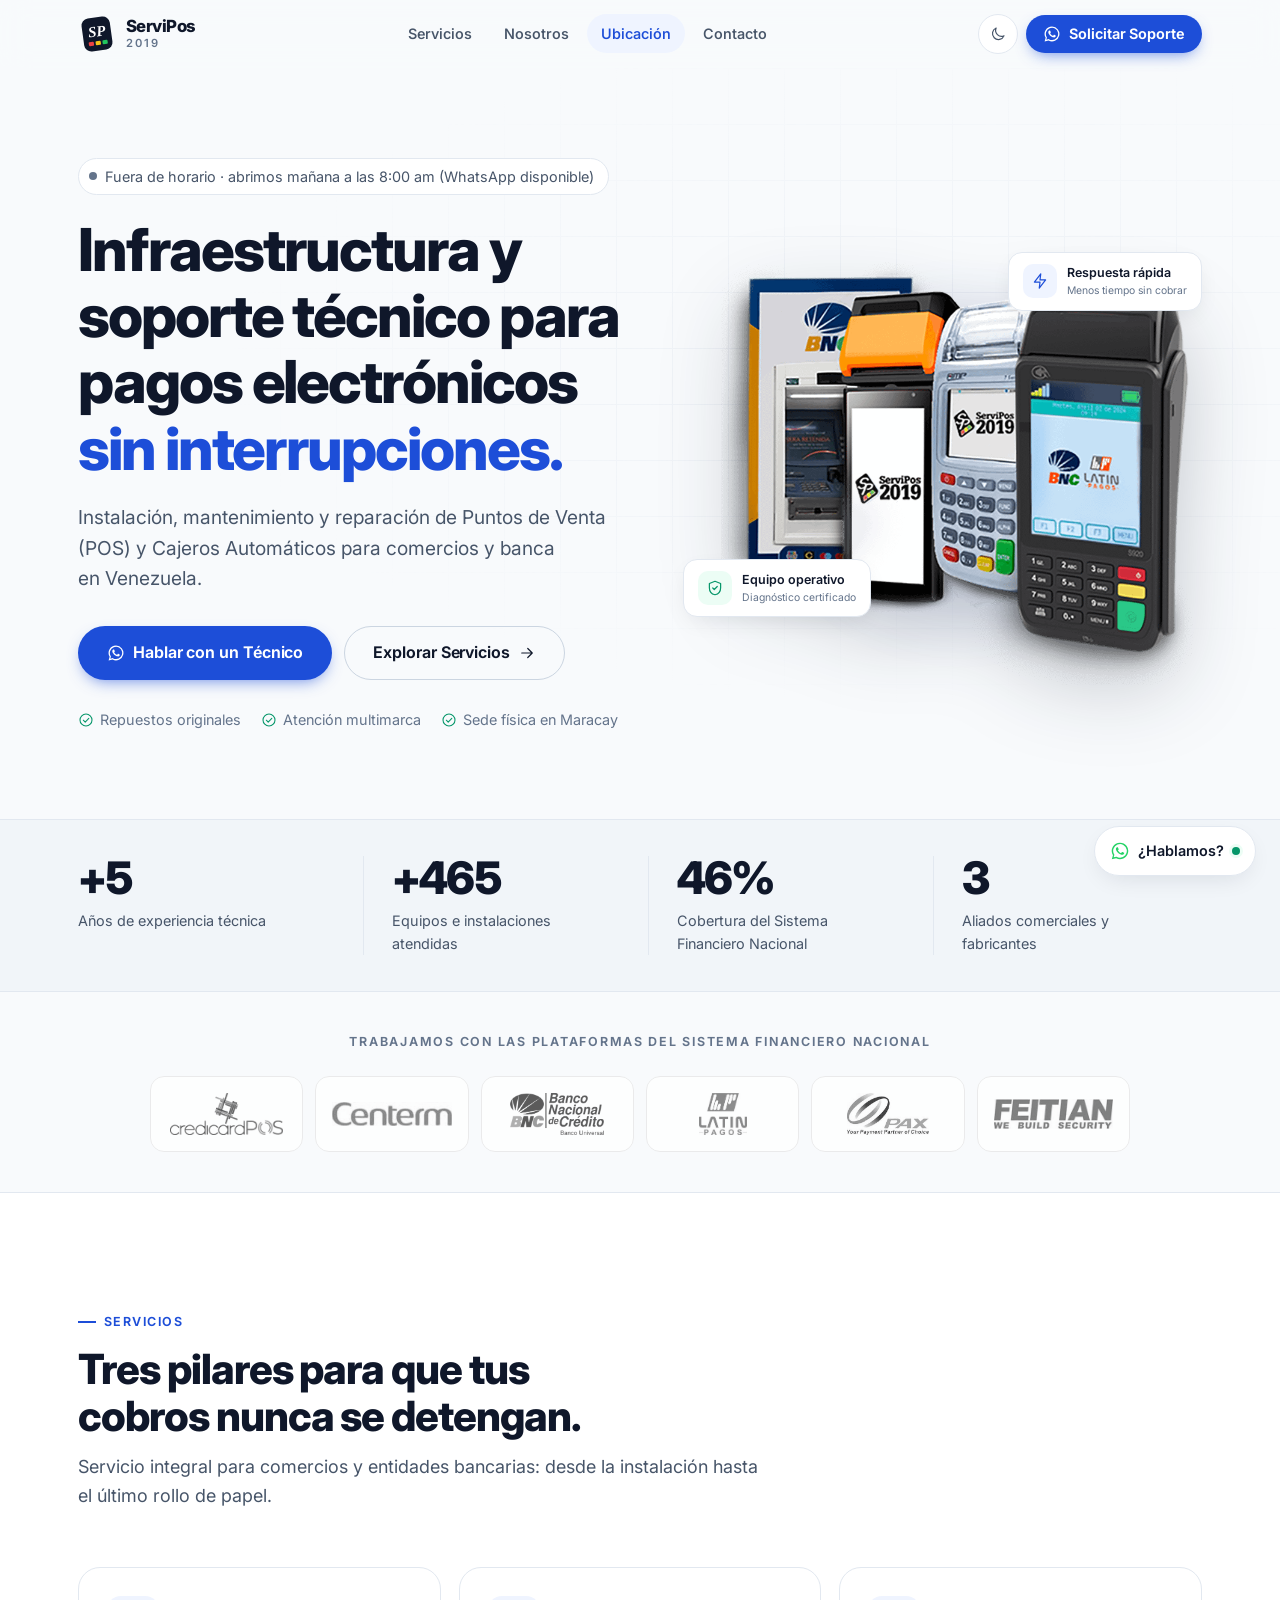
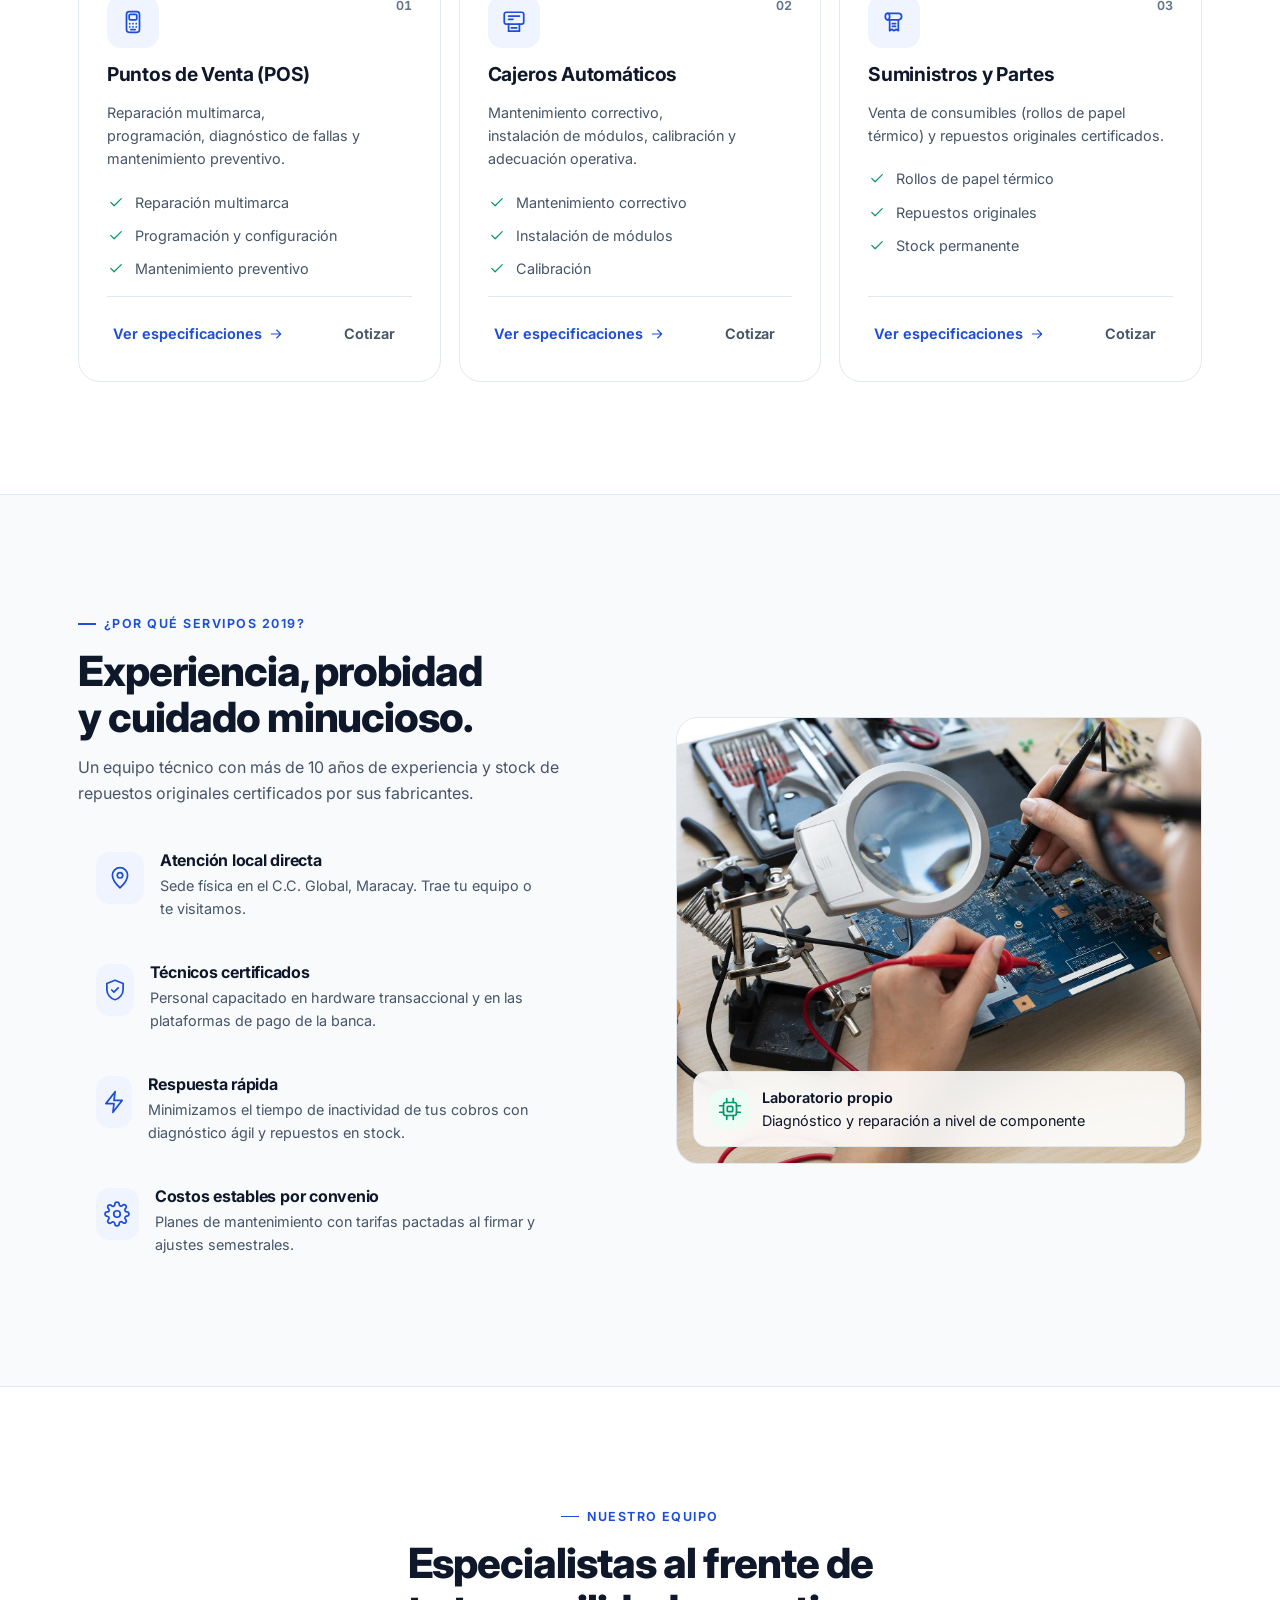
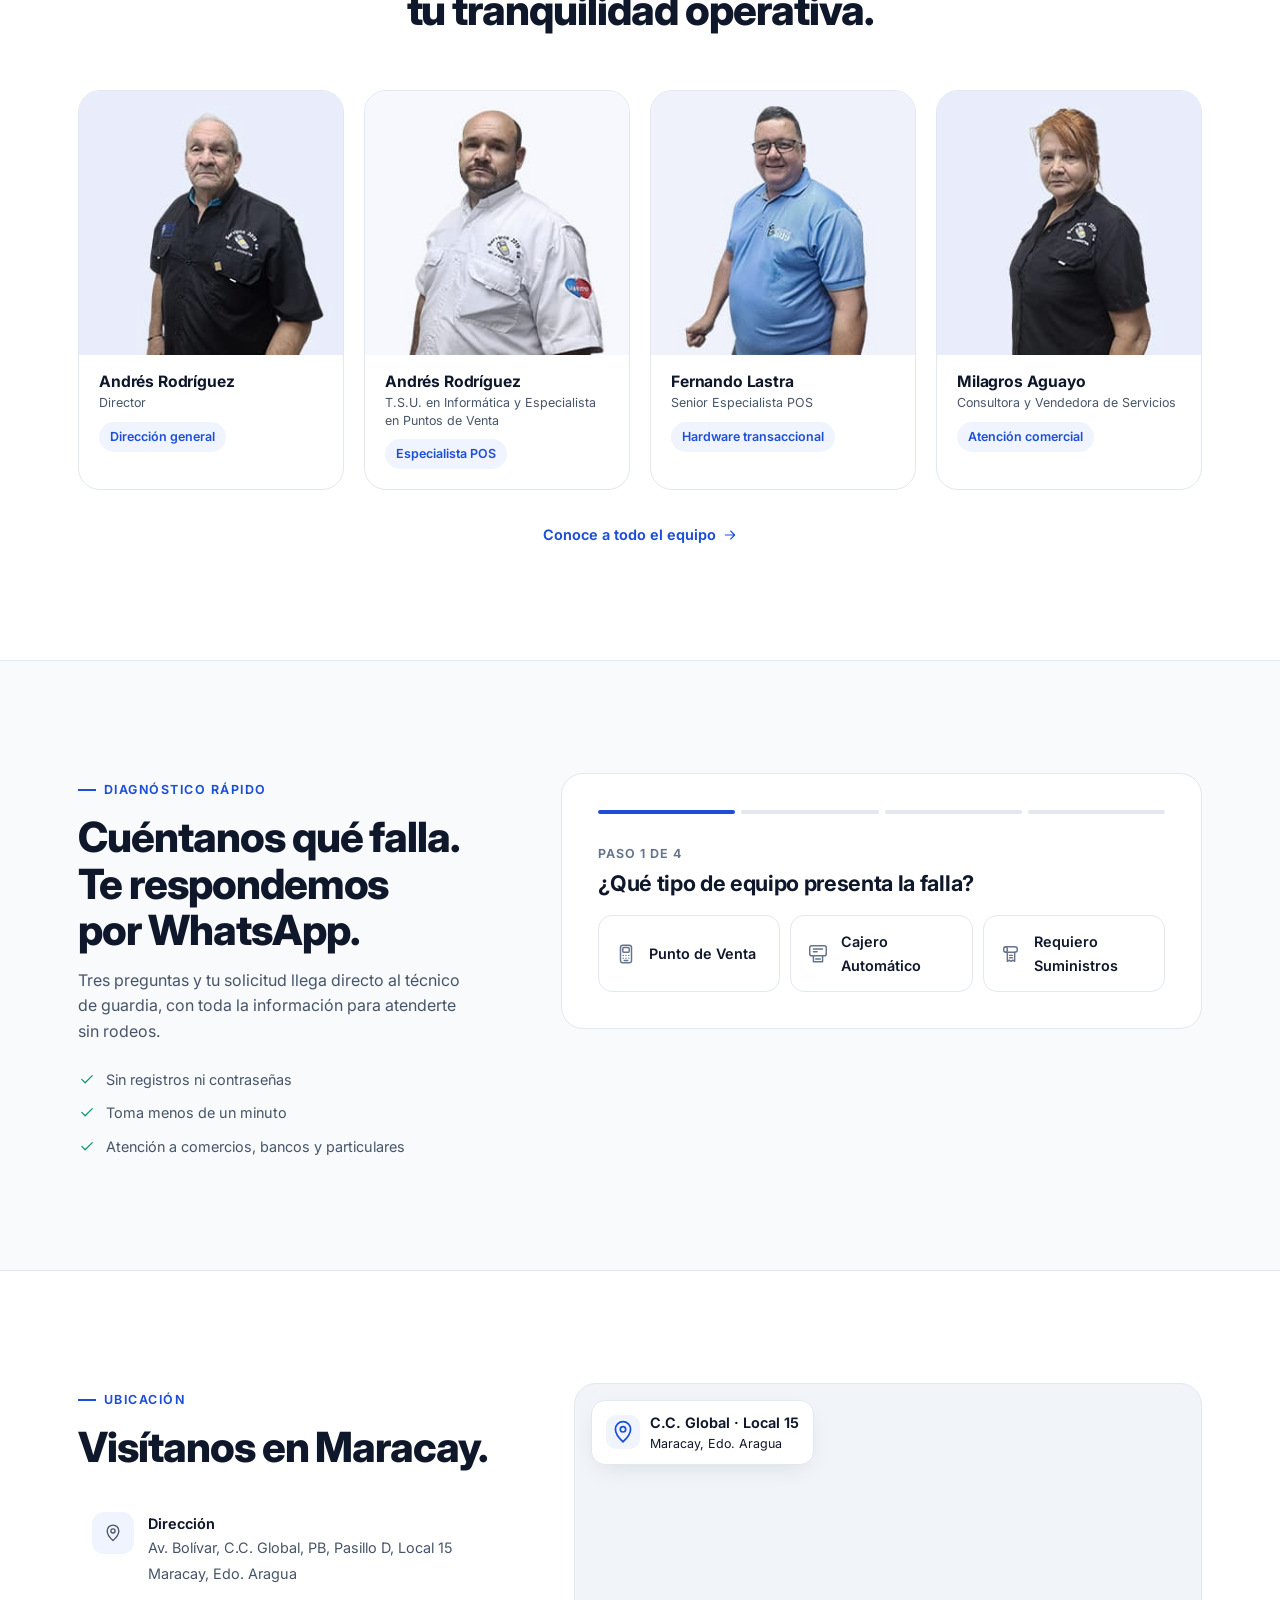
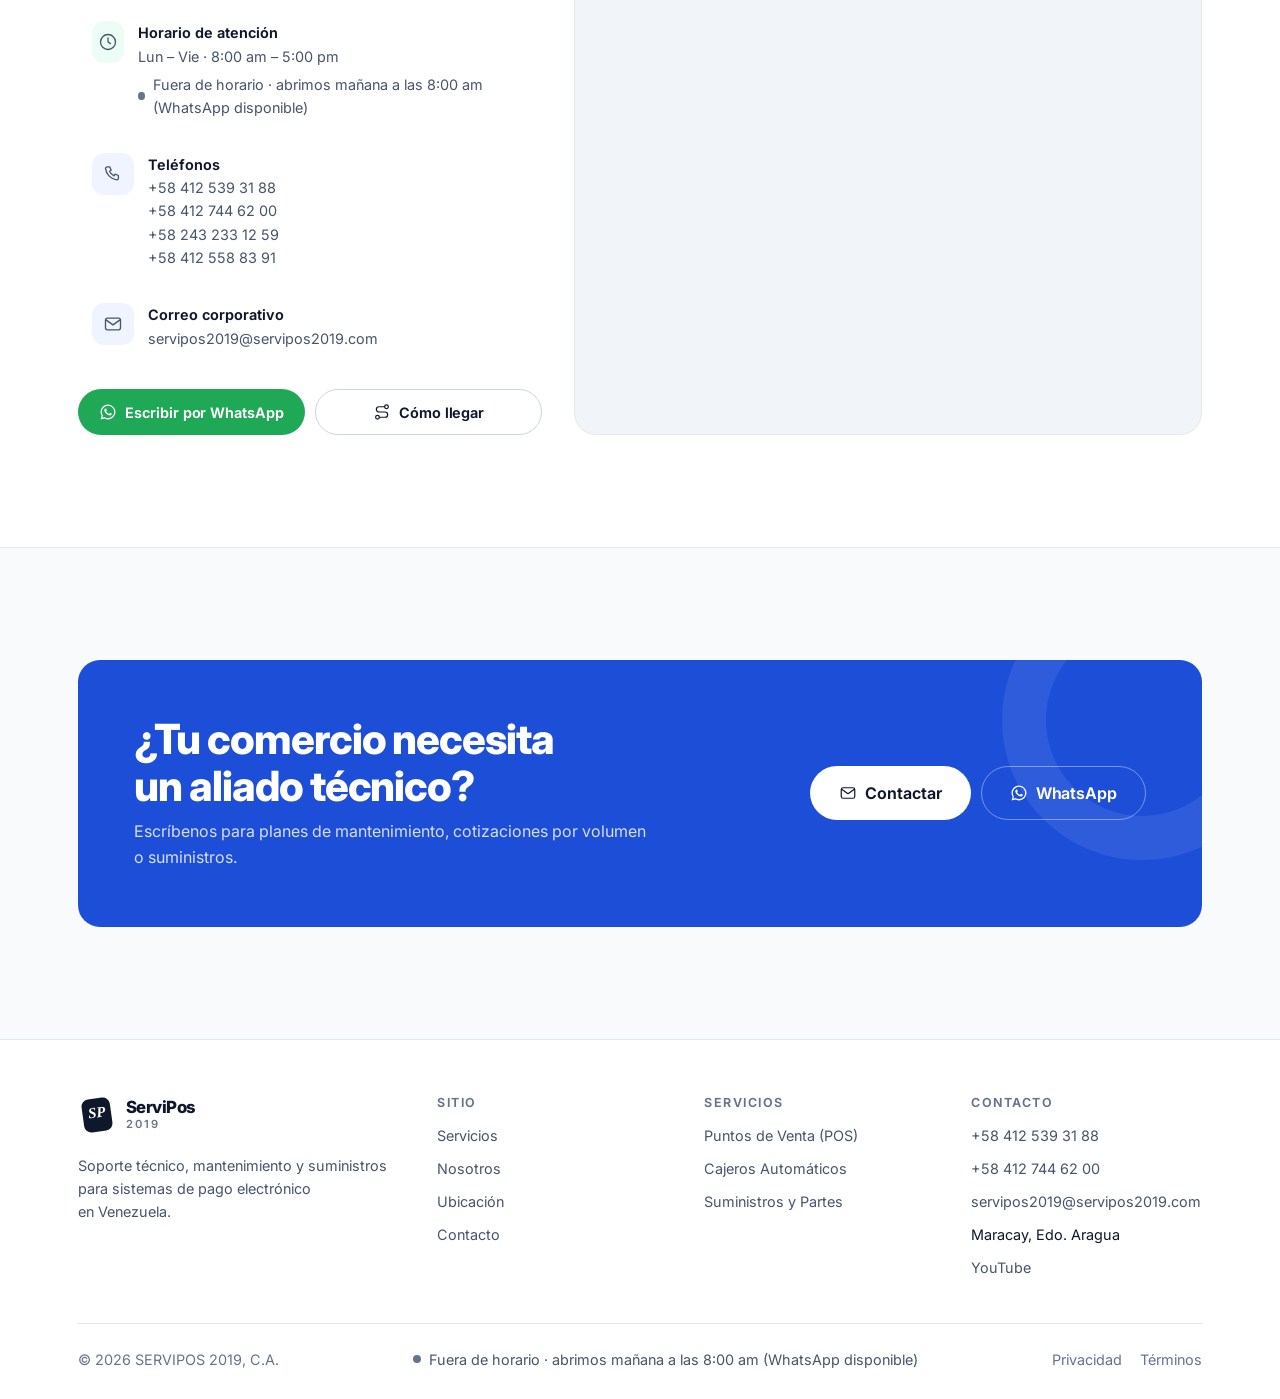
==== index.html @ ffe1187d "ServiPos V1.0" ====
<!doctype html>
<html lang="es" class="no-js">
<head>
  <meta charset="utf-8">
  <meta name="viewport" content="width=device-width, initial-scale=1">
  <title>ServiPos 2019 · Soporte técnico para Puntos de Venta y Cajeros Automáticos</title>
  <meta name="description" content="Instalación, mantenimiento y reparación de Puntos de Venta (POS) y Cajeros Automáticos en Maracay, Venezuela. Repuestos originales y rollos de papel térmico.">
  <meta name="theme-color" content="#f8fafc">
  <meta property="og:title" content="ServiPos 2019 · Soporte técnico para pagos electrónicos">
  <meta property="og:description" content="Infraestructura y soporte técnico para pagos electrónicos sin interrupciones.">
  <meta property="og:image" content="assets/img/hero-tecnico.png">
  <link rel="icon" href="assets/img/favicon.svg" type="image/svg+xml">

  <!-- Tema antes de pintar (evita parpadeo). Ver components/theme.js -->
  <script>
    (function () {
      var t; try { t = localStorage.getItem("sp-theme"); } catch (e) {}
      if (!t) t = matchMedia("(prefers-color-scheme: dark)").matches ? "dark" : "light";
      document.documentElement.setAttribute("data-theme", t);
    })();
  </script>

  <link rel="preconnect" href="https://fonts.googleapis.com">
  <link rel="preconnect" href="https://fonts.gstatic.com" crossorigin>
  <link href="https://fonts.googleapis.com/css2?family=Inter:wght@400;500;600;700;800;900&display=swap" rel="stylesheet">

  <link rel="stylesheet" href="assets/css/base.css">
  <link rel="stylesheet" href="assets/css/layout.css">
  <link rel="stylesheet" href="assets/css/components.css">
  <link rel="stylesheet" href="assets/css/sections.css">
</head>

<body data-page="home">
  <!-- Header + menú móvil (components/layout.js) -->
  <div data-mount="header"></div>

  <main id="main">

    <!-- =========================================================
         1. HERO · propuesta de valor
         ========================================================= -->
    <section class="hero" aria-labelledby="hero-title">
      <div class="container hero__grid">
        <div>
          <span class="status hero__status" data-status>
            <span class="status__dot"></span><span data-status-text>Centro de soporte en Maracay</span>
          </span>
          <h1 id="hero-title">Infraestructura y soporte técnico para pagos electrónicos <span>sin interrupciones.</span></h1>
          <p class="hero__lead">Instalación, mantenimiento y reparación de Puntos de Venta (POS) y Cajeros Automáticos para comercios y banca en Venezuela.</p>

          <div class="hero__ctas">
            <a class="btn btn--primary btn--lg" data-wa href="#" target="_blank" rel="noopener" data-wa-text="Hola ServiPos 2019, quiero hablar con un técnico.">
              <span data-icon="whatsapp"></span>Hablar con un Técnico
            </a>
            <a class="btn btn--outline btn--lg" href="#servicios">Explorar Servicios <span data-icon="arrowRight"></span></a>
          </div>

          <div class="hero__meta">
            <span><span data-icon="checkCircle"></span>Repuestos originales</span>
            <span><span data-icon="checkCircle"></span>Atención multimarca</span>
            <span><span data-icon="checkCircle"></span>Sede física en Maracay</span>
          </div>
        </div>

        <div class="hero__visual">
          <img src="assets/img/hero-tecnico.png" alt="Terminales de punto de venta y cajero automático atendidos por ServiPos 2019" width="800" height="800" fetchpriority="high">
          <div class="hero__chip hero__chip--a">
            <span class="icon-badge icon-badge--accent"><span data-icon="shield"></span></span>
            <div>Equipo operativo<small>Diagnóstico certificado</small></div>
          </div>
          <div class="hero__chip hero__chip--b">
            <span class="icon-badge"><span data-icon="bolt"></span></span>
            <div>Respuesta rápida<small>Menos tiempo sin cobrar</small></div>
          </div>
        </div>
      </div>
    </section>

    <!-- =========================================================
         2. BARRA DE CONFIANZA · métricas (data/partners.js → stats)
         ========================================================= -->
    <section class="trust" aria-label="Cifras de ServiPos 2019">
      <div class="container trust__grid" data-mount="stats"></div>
    </section>

    <!-- =========================================================
         3. ALIADOS · logos (data/partners.js)
         ========================================================= -->
    <section class="partners" aria-label="Aliados comerciales">
      <div class="container">
        <p class="partners__title">Trabajamos con las plataformas del sistema financiero nacional</p>
        <div class="partners__track" data-mount="partners"></div>
      </div>
    </section>

    <!-- =========================================================
         4. SERVICIOS · ghost cards + ficha técnica (data/services.js)
         ========================================================= -->
    <section class="section section--alt" id="servicios" aria-labelledby="services-title">
      <div class="container">
        <header class="section-head">
          <span class="eyebrow">Servicios</span>
          <h2 id="services-title">Tres pilares para que tus cobros nunca se detengan.</h2>
          <p>Servicio integral para comercios y entidades bancarias: desde la instalación hasta el último rollo de papel.</p>
        </header>
        <div class="services__grid" data-mount="services"></div>
      </div>
    </section>

    <!-- =========================================================
         5. ¿POR QUÉ SERVIPOS 2019? · diferenciadores
         ========================================================= -->
    <section class="section" id="por-que" aria-labelledby="why-title">
      <div class="container why__grid">
        <div>
          <span class="eyebrow">¿Por qué ServiPos 2019?</span>
          <h2 id="why-title">Experiencia, probidad y cuidado minucioso.</h2>
          <p style="margin-top:14px">Un equipo técnico con más de 10 años de experiencia y stock de repuestos originales certificados por sus fabricantes.</p>

          <div class="why__list">
            <div class="why__item reveal">
              <span class="icon-badge"><span data-icon="pin"></span></span>
              <div><h3>Atención local directa</h3><p>Sede física en el C.C. Global, Maracay. Trae tu equipo o te visitamos.</p></div>
            </div>
            <div class="why__item reveal">
              <span class="icon-badge"><span data-icon="shield"></span></span>
              <div><h3>Técnicos certificados</h3><p>Personal capacitado en hardware transaccional y en las plataformas de pago de la banca.</p></div>
            </div>
            <div class="why__item reveal">
              <span class="icon-badge"><span data-icon="bolt"></span></span>
              <div><h3>Respuesta rápida</h3><p>Minimizamos el tiempo de inactividad de tus cobros con diagnóstico ágil y repuestos en stock.</p></div>
            </div>
            <div class="why__item reveal">
              <span class="icon-badge"><span data-icon="settings"></span></span>
              <div><h3>Costos estables por convenio</h3><p>Planes de mantenimiento con tarifas pactadas al firmar y ajustes semestrales.</p></div>
            </div>
          </div>
        </div>

        <figure class="why__media reveal">
          <img src="assets/img/taller.jpg" alt="Técnica trabajando en el laboratorio de reparación" loading="lazy" width="1920" height="1277">
          <figcaption class="why__badge">
            <span class="icon-badge icon-badge--accent" style="width:40px;height:40px"><span data-icon="chip"></span></span>
            <span><strong>Laboratorio propio</strong>Diagnóstico y reparación a nivel de componente</span>
          </figcaption>
        </figure>
      </div>
    </section>

    <!-- =========================================================
         6. EQUIPO · fichas destacadas (data/team.js, featured)
         ========================================================= -->
    <section class="section section--alt" id="equipo" aria-labelledby="team-title">
      <div class="container">
        <header class="section-head section-head--center">
          <span class="eyebrow">Nuestro equipo</span>
          <h2 id="team-title">Especialistas al frente de tu tranquilidad operativa.</h2>
        </header>
        <div class="team__grid" data-mount="team" data-filter="featured"></div>
        <div class="team__more">
          <a class="link-arrow" href="nosotros.html#equipo">Conoce a todo el equipo <span data-icon="arrowRight"></span></a>
        </div>
      </div>
    </section>

    <!-- =========================================================
         7. DIAGNÓSTICO RÁPIDO · stepper (components/diagnostic.js)
         ========================================================= -->
    <section class="section" id="diagnostico" aria-labelledby="diag-title">
      <div class="container diag">
        <div class="diag__aside">
          <span class="eyebrow">Diagnóstico rápido</span>
          <h2 id="diag-title">Cuéntanos qué falla. Te respondemos por WhatsApp.</h2>
          <p style="margin-top:14px">Tres preguntas y tu solicitud llega directo al técnico de guardia, con toda la información para atenderte sin rodeos.</p>
          <ul class="check-list">
            <li><span data-icon="check"></span>Sin registros ni contraseñas</li>
            <li><span data-icon="check"></span>Toma menos de un minuto</li>
            <li><span data-icon="check"></span>Atención a comercios, bancos y particulares</li>
          </ul>
        </div>
        <div data-mount="diagnostic"></div>
      </div>
    </section>

    <!-- =========================================================
         8. UBICACIÓN Y CONTACTO · datos + mapa (components/location.js)
         ========================================================= -->
    <section class="section section--alt" id="ubicacion" aria-labelledby="location-title">
      <div class="container location">
        <div>
          <span class="eyebrow">Ubicación</span>
          <h2 id="location-title">Visítanos en Maracay.</h2>
          <ul class="contact-list" data-mount="contact-list"></ul>
          <div class="contact-actions">
            <a class="btn btn--whatsapp" data-wa href="#" target="_blank" rel="noopener"><span data-icon="whatsapp"></span>Escribir por WhatsApp</a>
            <a class="btn btn--outline" data-directions href="#" target="_blank" rel="noopener"><span data-icon="route"></span>Cómo llegar</a>
          </div>
        </div>
        <div class="map" data-mount="map"></div>
      </div>
    </section>

    <!-- =========================================================
         9. BANDA DE CONTACTO
         ========================================================= -->
    <section class="section" aria-labelledby="cta-title">
      <div class="container">
        <div class="cta-band reveal">
          <div>
            <h2 id="cta-title">¿Tu comercio necesita un aliado técnico?</h2>
            <p>Escríbenos para planes de mantenimiento, cotizaciones por volumen o suministros.</p>
          </div>
          <div class="cta-band__actions">
            <a class="btn btn--light btn--lg" href="contacto.html"><span data-icon="mail"></span>Contactar</a>
            <a class="btn btn--outline btn--line btn--lg" data-wa href="#" target="_blank" rel="noopener"><span data-icon="whatsapp"></span>WhatsApp</a>
          </div>
        </div>
      </div>
    </section>

  </main>

  <!-- Footer (components/layout.js) -->
  <div data-mount="footer"></div>

  <!-- ===== Scripts: config → utils → datos → componentes → main ===== -->
  <script defer src="assets/js/config.js"></script>
  <script defer src="assets/js/utils.js"></script>
  <script defer src="assets/js/data/services.js"></script>
  <script defer src="assets/js/data/team.js"></script>
  <script defer src="assets/js/data/partners.js"></script>
  <script defer src="assets/js/components/layout.js"></script>
  <script defer src="assets/js/components/theme.js"></script>
  <script defer src="assets/js/components/nav.js"></script>
  <script defer src="assets/js/components/modal.js"></script>
  <script defer src="assets/js/components/status.js"></script>
  <script defer src="assets/js/components/trust.js"></script>
  <script defer src="assets/js/components/services.js"></script>
  <script defer src="assets/js/components/team.js"></script>
  <script defer src="assets/js/components/diagnostic.js"></script>
  <script defer src="assets/js/components/location.js"></script>
  <script defer src="assets/js/components/hydrate.js"></script>
  <script defer src="assets/js/components/reveal.js"></script>
  <script defer src="assets/js/main.js"></script>
</body>
</html>
---- assets/css/base.css ----
/* ==========================================================================
   base.css · tokens de diseño, reset y tipografía
   --------------------------------------------------------------------------
   Todo el color del sitio sale de estas variables. Para cambiar la marca
   basta con editar el bloque :root (claro) y el bloque de tema oscuro.
   El tema se controla con el atributo data-theme en <html>
   (lo fija assets/js/components/theme.js; ver también el script inline del <head>).
   ========================================================================== */

/* ---------- 1. Tokens · tema claro ---------- */
:root {
  /* Superficies */
  --bg: #f8fafc;              /* blanco roto de fondo */
  --surface: #ffffff;         /* tarjetas y bloques */
  --surface-2: #f1f5f9;       /* bloques secundarios, inputs */
  --border: #e2e8f0;          /* bordes finos (ghost cards) */
  --border-strong: #cbd5e1;

  /* Texto */
  --text: #0f172a;
  --text-muted: #475569;
  --text-soft: #64748b;

  /* Marca: azul cobalto + verde esmeralda "operativo" */
  --primary: #1d4ed8;
  --primary-hover: #1e40af;
  --primary-soft: #eff4ff;
  --on-primary: #ffffff;
  --accent: #059669;
  --accent-soft: #ecfdf5;
  --danger: #dc2626;
  --warning: #d97706;

  /* Sombras */
  --shadow-sm: 0 1px 2px rgb(15 23 42 / 0.05);
  --shadow-md: 0 8px 24px -8px rgb(15 23 42 / 0.12);
  --shadow-lg: 0 24px 48px -16px rgb(15 23 42 / 0.18);

  /* Forma y ritmo */
  --radius-sm: 8px;
  --radius: 14px;
  --radius-lg: 22px;
  --radius-pill: 999px;
  --container: 1180px;
  --gutter: 16px;
  --header-h: 68px;
  --section-y: clamp(64px, 9vw, 112px);

  /* Tipografía */
  --font: "Inter", system-ui, -apple-system, "Segoe UI", Roboto, sans-serif;
  --fs-xs: 0.78rem;
  --fs-sm: 0.9rem;
  --fs-base: 1rem;
  --fs-lg: 1.125rem;
  --fs-h3: 1.2rem;
  --fs-h2: clamp(1.75rem, 1.2rem + 2.2vw, 2.6rem);
  --fs-h1: clamp(2.1rem, 1.3rem + 3.6vw, 3.7rem);

  --ease: cubic-bezier(0.2, 0.7, 0.2, 1);
  --map-filter: grayscale(1) contrast(1.05) brightness(1.02);
  --logo-plate: #0f172a;

  color-scheme: light;
}

/* ---------- 2. Tokens · tema oscuro ---------- */
:root[data-theme="dark"] {
  --bg: #0a0f1c;
  --surface: #111827;
  --surface-2: #172033;
  --border: #1f2a3d;
  --border-strong: #2c3a52;

  --text: #e8edf5;
  --text-muted: #a3b0c4;
  --text-soft: #7d8ba1;

  --primary: #4f7cff;
  --primary-hover: #6b91ff;
  --primary-soft: #16213d;
  --on-primary: #ffffff;
  --accent: #34d399;
  --accent-soft: #0f2a24;

  --shadow-sm: 0 1px 2px rgb(0 0 0 / 0.4);
  --shadow-md: 0 8px 24px -8px rgb(0 0 0 / 0.55);
  --shadow-lg: 0 24px 48px -16px rgb(0 0 0 / 0.7);

  --map-filter: invert(0.92) hue-rotate(180deg) grayscale(0.85) contrast(0.95);
  --logo-plate: #2a3a5c;

  color-scheme: dark;
}

/* ---------- 3. Reset mínimo ---------- */
*, *::before, *::after { box-sizing: border-box; }
* { margin: 0; }
html { scroll-behavior: smooth; scroll-padding-top: calc(var(--header-h) + 12px); -webkit-text-size-adjust: 100%; }
body {
  font-family: var(--font);
  font-size: var(--fs-base);
  line-height: 1.6;
  color: var(--text);
  background: var(--bg);
  -webkit-font-smoothing: antialiased;
  transition: background-color .3s var(--ease), color .3s var(--ease);
  overflow-x: hidden;
}
img, svg, video, iframe { display: block; max-width: 100%; }
img { height: auto; }
input, button, textarea, select { font: inherit; color: inherit; }
button { cursor: pointer; background: none; border: 0; }
a { color: inherit; text-decoration: none; }
ul[role="list"], ol[role="list"] { list-style: none; padding: 0; }

/* ---------- 4. Tipografía ---------- */
h1, h2, h3, h4 { line-height: 1.12; letter-spacing: -0.025em; font-weight: 800; color: var(--text); text-wrap: balance; }
h1 { font-size: var(--fs-h1); letter-spacing: -0.035em; }
h2 { font-size: var(--fs-h2); }
h3 { font-size: var(--fs-h3); font-weight: 700; letter-spacing: -0.015em; }
p { color: var(--text-muted); text-wrap: pretty; }
strong { color: var(--text); font-weight: 650; }

/* ---------- 5. Accesibilidad ---------- */
:focus-visible { outline: 2px solid var(--primary); outline-offset: 3px; border-radius: 6px; }
.sr-only {
  position: absolute; width: 1px; height: 1px; padding: 0; margin: -1px;
  overflow: hidden; clip: rect(0 0 0 0); white-space: nowrap; border: 0;
}
.skip-link {
  position: fixed; top: 8px; left: 8px; z-index: 200; padding: 10px 16px;
  background: var(--primary); color: var(--on-primary); border-radius: var(--radius-sm);
  transform: translateY(-150%); transition: transform .2s;
}
.skip-link:focus { transform: none; }

@media (prefers-reduced-motion: reduce) {
  html { scroll-behavior: auto; }
  *, *::before, *::after { animation-duration: .01ms !important; transition-duration: .01ms !important; }
}
---- assets/css/layout.css ----
/* ==========================================================================
   layout.css · estructura global compartida por todas las páginas
   --------------------------------------------------------------------------
   Contenedor, secciones, header fijo, menú móvil, footer y contacto flotante.
   El HTML de header/footer lo genera assets/js/components/layout.js.
   Mobile-first: los estilos base son para móvil; los @media amplían.
   ========================================================================== */

/* ---------- Contenedor y secciones ---------- */
.container { width: 100%; max-width: var(--container); margin-inline: auto; padding-inline: var(--gutter); }
@media (min-width: 768px) { :root { --gutter: 28px; } }

.section { padding-block: var(--section-y); }
.section--alt { background: var(--surface); border-block: 1px solid var(--border); }

.section-head { max-width: 680px; margin-bottom: clamp(32px, 5vw, 56px); }
.section-head--center { margin-inline: auto; text-align: center; }
.section-head p { margin-top: 14px; font-size: var(--fs-lg); }

.eyebrow {
  display: inline-flex; align-items: center; gap: 8px; margin-bottom: 14px;
  font-size: var(--fs-xs); font-weight: 650; letter-spacing: .12em; text-transform: uppercase;
  color: var(--primary);
}
.eyebrow::before { content: ""; width: 18px; height: 1.5px; background: currentColor; }

/* ---------- Header fijo ---------- */
.site-header {
  position: sticky; top: 0; z-index: 50; height: var(--header-h);
  background: color-mix(in srgb, var(--bg) 82%, transparent);
  backdrop-filter: saturate(1.6) blur(14px); -webkit-backdrop-filter: saturate(1.6) blur(14px);
  border-bottom: 1px solid transparent;
  transition: border-color .25s, box-shadow .25s;
}
.site-header.is-scrolled { border-bottom-color: var(--border); box-shadow: var(--shadow-sm); }
.site-header .container { height: 100%; display: flex; align-items: center; gap: 16px; }

.brand { display: inline-flex; align-items: center; gap: 10px; flex-shrink: 0; }
.brand__mark { width: 38px; height: 38px; }
.brand__name { display: flex; flex-direction: column; line-height: 1; font-weight: 800; letter-spacing: -0.03em; font-size: 1.05rem; color: var(--text); }
.brand__name small { font-size: .7rem; font-weight: 600; letter-spacing: .18em; color: var(--text-soft); margin-top: 3px; }

.nav { display: none; margin-inline: auto; }
.nav__list { display: flex; gap: 4px; list-style: none; padding: 0; }
.nav__link {
  display: block; padding: 8px 14px; border-radius: var(--radius-pill);
  font-size: var(--fs-sm); font-weight: 550; color: var(--text-muted);
  transition: color .2s, background-color .2s;
}
.nav__link:hover { color: var(--text); background: var(--surface-2); }
.nav__link.is-active { color: var(--primary); background: var(--primary-soft); }

.header-actions { display: flex; align-items: center; gap: 8px; margin-left: auto; }
.header-actions .btn--header { display: none; }

.icon-btn {
  display: inline-grid; place-items: center; width: 40px; height: 40px; flex-shrink: 0;
  border-radius: var(--radius-pill); border: 1px solid var(--border); background: var(--surface);
  color: var(--text-muted); transition: color .2s, border-color .2s, transform .2s;
}
.icon-btn:hover { color: var(--text); border-color: var(--border-strong); }
.icon-btn svg { width: 18px; height: 18px; }

/* Botón de tema: muestra luna en claro y sol en oscuro */
.theme-toggle .icon-sun { display: none; }
:root[data-theme="dark"] .theme-toggle .icon-sun { display: block; }
:root[data-theme="dark"] .theme-toggle .icon-moon { display: none; }

/* ---------- Menú móvil ---------- */
.mobile-menu {
  position: fixed; inset: var(--header-h) 0 auto 0; z-index: 49;
  background: var(--bg); border-bottom: 1px solid var(--border); box-shadow: var(--shadow-lg);
  padding: 12px var(--gutter) 24px;
  transform: translateY(-8px); opacity: 0; visibility: hidden;
  transition: opacity .2s, transform .25s var(--ease), visibility .2s;
}
.mobile-menu.is-open { transform: none; opacity: 1; visibility: visible; }
.mobile-menu ul { list-style: none; padding: 0; display: grid; gap: 2px; margin-bottom: 16px; }
.mobile-menu a:not(.btn) { display: block; padding: 14px 4px; font-weight: 600; border-bottom: 1px solid var(--border); }
.mobile-menu .btn { width: 100%; }

@media (min-width: 960px) {
  .nav { display: block; }
  .header-actions { margin-left: 0; }
  .header-actions .btn--header { display: inline-flex; }
  .menu-toggle, .mobile-menu { display: none; }
}

/* ---------- Footer ---------- */
.site-footer { background: var(--surface); border-top: 1px solid var(--border); padding-block: 56px 28px; font-size: var(--fs-sm); }
.footer-grid { display: grid; gap: 36px; }
.footer-brand { color: var(--text); }
.footer-brand p { margin-top: 14px; max-width: 320px; }
.footer-col h4 { font-size: var(--fs-xs); text-transform: uppercase; letter-spacing: .12em; color: var(--text-soft); font-weight: 650; margin-bottom: 14px; }
.footer-col ul { list-style: none; padding: 0; display: grid; gap: 10px; }
.footer-col a { color: var(--text-muted); transition: color .2s; }
.footer-col a:hover { color: var(--primary); }
.footer-bottom {
  display: flex; flex-wrap: wrap; gap: 12px 24px; justify-content: space-between; align-items: center;
  margin-top: 44px; padding-top: 24px; border-top: 1px solid var(--border); color: var(--text-soft);
}
.footer-legal { display: flex; gap: 18px; flex-wrap: wrap; }
.footer-legal a:hover { color: var(--text); }

@media (min-width: 768px) { .footer-grid { grid-template-columns: 1.4fr 1fr 1fr 1fr; } }

/* ---------- Contacto flotante (discreto) ---------- */
.fab { position: fixed; right: 16px; bottom: 16px; z-index: 60; display: flex; flex-direction: column; align-items: flex-end; gap: 10px; }
.fab__toggle {
  display: inline-flex; align-items: center; gap: 8px; height: 50px; padding: 0 15px;
  border-radius: var(--radius-pill); background: var(--surface); color: var(--text);
  border: 1px solid var(--border); box-shadow: var(--shadow-md); font-weight: 600; font-size: var(--fs-sm);
  transition: transform .2s var(--ease), box-shadow .2s;
}
.fab__toggle:hover { transform: translateY(-2px); box-shadow: var(--shadow-lg); }
.fab__toggle svg { width: 20px; height: 20px; color: #25d366; }
.fab__toggle .fab__label { display: none; }
.fab__dot { width: 8px; height: 8px; border-radius: 50%; background: var(--accent); box-shadow: 0 0 0 3px var(--accent-soft); }
.fab__menu {
  display: grid; gap: 6px; padding: 8px; min-width: 220px;
  background: var(--surface); border: 1px solid var(--border); border-radius: var(--radius); box-shadow: var(--shadow-lg);
  transform-origin: bottom right; transform: scale(.94) translateY(6px); opacity: 0; visibility: hidden;
  transition: transform .2s var(--ease), opacity .2s, visibility .2s;
}
.fab.is-open .fab__menu { transform: none; opacity: 1; visibility: visible; }
.fab__menu a { display: flex; align-items: center; gap: 12px; padding: 10px 12px; border-radius: var(--radius-sm); font-size: var(--fs-sm); font-weight: 550; }
.fab__menu a:hover { background: var(--surface-2); }
.fab__menu a small { display: block; color: var(--text-soft); font-weight: 400; font-size: var(--fs-xs); }
.fab__menu svg { width: 20px; height: 20px; flex-shrink: 0; }
@media (min-width: 768px) { .fab { right: 24px; bottom: 24px; } .fab__toggle .fab__label { display: inline; } }
---- assets/css/components.css ----
/* ==========================================================================
   components.css · piezas reutilizables (independientes de la sección)
   --------------------------------------------------------------------------
   Botones · Ghost cards · Chips/opciones · Formularios · Modal · Toast
   · Indicador de estado · Animación de aparición (reveal)
   ========================================================================== */

/* ---------- Botones ---------- */
.btn {
  display: inline-flex; align-items: center; justify-content: center; gap: 8px;
  min-height: 46px; padding: 0 22px; border-radius: var(--radius-pill);
  font-size: var(--fs-sm); font-weight: 650; letter-spacing: -0.005em; white-space: nowrap;
  border: 1px solid transparent;
  transition: background-color .2s, color .2s, border-color .2s, transform .2s var(--ease), box-shadow .2s;
}
.btn svg { width: 18px; height: 18px; flex-shrink: 0; }
.btn:active { transform: translateY(1px); }
.btn:disabled { opacity: .45; pointer-events: none; }

.btn--primary { background: var(--primary); color: var(--on-primary); box-shadow: 0 6px 16px -6px color-mix(in srgb, var(--primary) 70%, transparent); }
.btn--primary:hover { background: var(--primary-hover); transform: translateY(-1px); }
.btn--outline { border-color: var(--border-strong); color: var(--text); background: transparent; }
.btn--outline:hover { border-color: var(--text); }
.btn--ghost { color: var(--text-muted); padding-inline: 12px; }
.btn--ghost:hover { color: var(--text); background: var(--surface-2); }
.btn--whatsapp { background: #1fa855; color: #fff; }
.btn--whatsapp:hover { background: #178a45; }
.btn--sm { min-height: 38px; padding: 0 16px; }
.btn--lg { min-height: 54px; padding: 0 28px; font-size: var(--fs-base); }
.btn--block { width: 100%; }

.link-arrow { display: inline-flex; align-items: center; gap: 6px; font-weight: 650; font-size: var(--fs-sm); color: var(--primary); }
.link-arrow svg { width: 16px; height: 16px; transition: transform .2s var(--ease); }
.link-arrow:hover svg { transform: translateX(3px); }

/* ---------- Ghost card (borde fino + sombra al hover) ---------- */
.card {
  position: relative; background: var(--surface); border: 1px solid var(--border); border-radius: var(--radius-lg);
  padding: 28px; transition: border-color .25s, box-shadow .3s var(--ease), transform .3s var(--ease);
}
.card--interactive:hover { border-color: var(--border-strong); box-shadow: var(--shadow-lg); transform: translateY(-4px); }

.icon-badge {
  display: inline-grid; place-items: center; width: 52px; height: 52px; border-radius: var(--radius);
  background: var(--primary-soft); color: var(--primary);
}
.icon-badge svg { width: 26px; height: 26px; }
.icon-badge--accent { background: var(--accent-soft); color: var(--accent); }

/* Lista con check */
.check-list { list-style: none; padding: 0; display: grid; gap: 10px; }
.check-list li { display: flex; gap: 10px; align-items: flex-start; color: var(--text-muted); font-size: var(--fs-sm); }
.check-list svg { width: 18px; height: 18px; color: var(--accent); flex-shrink: 0; margin-top: 2px; }

/* Etiquetas */
.tag {
  display: inline-flex; align-items: center; gap: 6px; padding: 4px 10px; border-radius: var(--radius-pill);
  font-size: var(--fs-xs); font-weight: 600; background: var(--surface-2); color: var(--text-muted); border: 1px solid var(--border);
}
.tag--primary { background: var(--primary-soft); color: var(--primary); border-color: transparent; }

/* ---------- Opciones seleccionables (chips grandes) ---------- */
.option-grid { display: grid; gap: 10px; }
@media (min-width: 640px) { .option-grid--3 { grid-template-columns: repeat(3, 1fr); } .option-grid--2 { grid-template-columns: repeat(2, 1fr); } }
.option {
  display: flex; align-items: center; gap: 12px; width: 100%; padding: 14px 16px; text-align: left;
  background: var(--surface); border: 1px solid var(--border); border-radius: var(--radius);
  font-weight: 600; font-size: var(--fs-sm); color: var(--text);
  transition: border-color .2s, background-color .2s, box-shadow .2s;
}
.option:hover { border-color: var(--border-strong); }
.option svg { width: 22px; height: 22px; color: var(--text-soft); flex-shrink: 0; }
.option[aria-pressed="true"], .option[aria-checked="true"] {
  border-color: var(--primary); background: var(--primary-soft); box-shadow: 0 0 0 3px color-mix(in srgb, var(--primary) 18%, transparent);
}
.option[aria-pressed="true"] svg, .option[aria-checked="true"] svg { color: var(--primary); }

/* ---------- Formularios ---------- */
.form-grid { display: grid; gap: 16px; }
@media (min-width: 640px) { .form-grid--2 { grid-template-columns: 1fr 1fr; } .form-grid .span-2 { grid-column: 1 / -1; } }
.field { display: grid; gap: 6px; }
.field label, .field .label { font-size: var(--fs-sm); font-weight: 600; color: var(--text); }
.field .hint { font-size: var(--fs-xs); color: var(--text-soft); }
.input, .select, .textarea {
  width: 100%; min-height: 46px; padding: 11px 14px; border-radius: var(--radius-sm);
  background: var(--surface); border: 1px solid var(--border-strong); color: var(--text);
  transition: border-color .2s, box-shadow .2s;
}
.textarea { min-height: 110px; resize: vertical; }
.select { appearance: none; padding-right: 40px; background-image: url("data:image/svg+xml,%3Csvg xmlns='http://www.w3.org/2000/svg' width='16' height='16' fill='none' stroke='%2364748b' stroke-width='1.8' stroke-linecap='round' stroke-linejoin='round'%3E%3Cpath d='m4 6 4 4 4-4'/%3E%3C/svg%3E"); background-repeat: no-repeat; background-position: right 14px center; }
.input::placeholder, .textarea::placeholder { color: var(--text-soft); }
.input:focus, .select:focus, .textarea:focus { outline: none; border-color: var(--primary); box-shadow: 0 0 0 3px color-mix(in srgb, var(--primary) 20%, transparent); }
.field.has-error .input, .field.has-error .select, .field.has-error .textarea { border-color: var(--danger); }
.field .error-msg { display: none; font-size: var(--fs-xs); color: var(--danger); }
.field.has-error .error-msg { display: block; }
.checkbox { display: flex; gap: 10px; align-items: flex-start; font-size: var(--fs-sm); color: var(--text-muted); }
.checkbox.has-error { color: var(--danger); }
.checkbox input { width: 18px; height: 18px; margin-top: 2px; accent-color: var(--primary); flex-shrink: 0; }

/* ---------- Modal ---------- */
.modal { position: fixed; inset: 0; z-index: 100; display: grid; place-items: end center; padding: 0; }
.modal[hidden] { display: none; }
.modal__backdrop { position: absolute; inset: 0; background: rgb(2 6 23 / .55); backdrop-filter: blur(3px); animation: fade .2s; }
.modal__dialog {
  position: relative; width: 100%; max-width: 620px; max-height: 92vh; overflow-y: auto;
  background: var(--surface); border: 1px solid var(--border); border-radius: var(--radius-lg) var(--radius-lg) 0 0;
  padding: 28px var(--gutter) 24px; box-shadow: var(--shadow-lg); animation: rise .3s var(--ease);
}
.modal__close { position: absolute; top: 16px; right: 16px; }
@media (min-width: 640px) {
  .modal { place-items: center; padding: 24px; }
  .modal__dialog { border-radius: var(--radius-lg); padding: 36px; }
}
@keyframes fade { from { opacity: 0; } }
@keyframes rise { from { opacity: 0; transform: translateY(24px); } }

/* ---------- Toast ---------- */
.toast {
  position: fixed; left: 50%; bottom: 84px; z-index: 120; transform: translate(-50%, 20px); opacity: 0;
  display: flex; align-items: center; gap: 10px; max-width: calc(100% - 32px);
  padding: 12px 18px; border-radius: var(--radius-pill); background: var(--text); color: var(--bg);
  font-size: var(--fs-sm); font-weight: 550; box-shadow: var(--shadow-lg);
  transition: opacity .25s, transform .3s var(--ease); pointer-events: none;
}
.toast.is-visible { opacity: 1; transform: translate(-50%, 0); }
.toast svg { width: 18px; height: 18px; color: var(--accent); flex-shrink: 0; }

/* ---------- Indicador de estado (abierto / cerrado) ---------- */
.status { display: inline-flex; align-items: center; gap: 8px; font-size: var(--fs-sm); color: var(--text-muted); }
.status__dot { position: relative; width: 8px; height: 8px; border-radius: 50%; background: var(--text-soft); }
.status.is-open .status__dot { background: var(--accent); }
.status.is-open .status__dot::after {
  content: ""; position: absolute; inset: -4px; border-radius: 50%; border: 2px solid var(--accent); opacity: 0;
  animation: ping 2s var(--ease) infinite;
}
@keyframes ping { 0% { transform: scale(.5); opacity: .7; } 100% { transform: scale(1.6); opacity: 0; } }

/* ---------- Aparición al hacer scroll ---------- */
.reveal { opacity: 0; transform: translateY(18px); transition: opacity .7s var(--ease), transform .7s var(--ease); }
.reveal.is-visible { opacity: 1; transform: none; }
.no-js .reveal { opacity: 1; transform: none; }
---- assets/css/sections.css ----
/* ==========================================================================
   sections.css · estilos propios de cada sección
   --------------------------------------------------------------------------
   Un bloque por sección, en el mismo orden en que aparecen en las páginas.
   ========================================================================== */

/* ---------- Hero ---------- */
.hero { position: relative; overflow: hidden; padding-block: clamp(40px, 7vw, 96px) clamp(48px, 7vw, 88px); }
.hero::before { /* retícula sutil de fondo */
  content: ""; position: absolute; inset: 0; z-index: -1; pointer-events: none;
  background-image: linear-gradient(var(--border) 1px, transparent 1px), linear-gradient(90deg, var(--border) 1px, transparent 1px);
  background-size: 56px 56px; opacity: .45;
  mask-image: radial-gradient(ellipse 70% 60% at 70% 40%, #000 20%, transparent 75%);
  -webkit-mask-image: radial-gradient(ellipse 70% 60% at 70% 40%, #000 20%, transparent 75%);
}
.hero__grid { display: grid; gap: 40px; align-items: center; }
.hero__status { margin-bottom: 22px; padding: 6px 14px 6px 10px; border: 1px solid var(--border); border-radius: var(--radius-pill); background: var(--surface); }
.hero h1 span { color: var(--primary); }
.hero__lead { margin-top: 20px; font-size: clamp(1.02rem, .95rem + .4vw, 1.2rem); max-width: 560px; font-weight: 400; }
.hero__ctas { display: flex; flex-wrap: wrap; gap: 12px; margin-top: 32px; }
.hero__ctas .btn { flex: 1 1 200px; }
.hero__meta { display: flex; flex-wrap: wrap; gap: 8px 20px; margin-top: 28px; font-size: var(--fs-sm); color: var(--text-soft); }
.hero__meta span { display: inline-flex; align-items: center; gap: 6px; }
.hero__meta svg { width: 16px; height: 16px; color: var(--accent); }

.hero__visual { position: relative; max-width: 520px; margin-inline: auto; width: 100%; }
.hero__visual::before { /* plataforma neutra bajo el equipo */
  content: ""; position: absolute; inset: 12% 6% 4%; border-radius: 50%;
  background: radial-gradient(closest-side, color-mix(in srgb, var(--primary) 16%, transparent), transparent);
  filter: blur(10px);
}
.hero__visual img { position: relative; width: 100%; filter: drop-shadow(0 30px 40px rgb(15 23 42 / .22)); animation: float 7s ease-in-out infinite; }
.hero__chip {
  position: absolute; display: flex; align-items: center; gap: 10px; padding: 10px 14px;
  background: var(--surface); border: 1px solid var(--border); border-radius: var(--radius); box-shadow: var(--shadow-md);
  font-size: var(--fs-xs); font-weight: 600; color: var(--text);
}
.hero__chip small { display: block; font-weight: 400; color: var(--text-soft); }
.hero__chip .icon-badge { width: 34px; height: 34px; border-radius: 10px; }
.hero__chip .icon-badge svg { width: 18px; height: 18px; }
.hero__chip--a { left: 0; bottom: 14%; }
.hero__chip--b { right: 0; top: 10%; }
@keyframes float { 50% { transform: translateY(-10px); } }

@media (min-width: 960px) {
  .hero__grid { grid-template-columns: 1.1fr .9fr; gap: 56px; }
  .hero__ctas .btn { flex: 0 0 auto; }
  .hero__chip--a { left: -8%; }
}

/* ---------- Barra de confianza (métricas) ---------- */
.trust { background: var(--surface-2); border-block: 1px solid var(--border); padding-block: 36px; }
.trust__grid { display: grid; grid-template-columns: repeat(2, 1fr); gap: 28px 16px; }
.stat__value { font-size: clamp(2rem, 1.5rem + 2vw, 2.8rem); font-weight: 850; letter-spacing: -0.04em; line-height: 1; color: var(--text); font-variant-numeric: tabular-nums; }
.stat__label { margin-top: 8px; font-size: var(--fs-sm); color: var(--text-muted); max-width: 220px; }
@media (min-width: 768px) {
  .trust__grid { grid-template-columns: repeat(4, 1fr); }
  .stat + .stat { border-left: 1px solid var(--border); padding-left: 28px; }
}

/* ---------- Aliados (logos) ---------- */
.partners { padding-block: 40px; }
.partners__title { text-align: center; font-size: var(--fs-xs); text-transform: uppercase; letter-spacing: .14em; color: var(--text-soft); font-weight: 650; margin-bottom: 24px; }
.partners__track { display: grid; grid-template-columns: repeat(3, 1fr); gap: 10px; max-width: 980px; margin-inline: auto; }
.partner {
  display: grid; place-items: center; height: 68px; padding: 12px 16px;
  background: #fff; border: 1px solid var(--border); border-radius: var(--radius);
  filter: grayscale(1); opacity: .8; transition: filter .3s, opacity .3s;
}
.partner:hover { filter: none; opacity: 1; }
.partner img { max-width: 100%; max-height: 42px; width: auto; height: auto; mix-blend-mode: multiply; }
@media (min-width: 768px) { .partners__track { grid-template-columns: repeat(6, 1fr); gap: 12px; } .partner { height: 76px; } }

/* ---------- Servicios ---------- */
.services__grid { display: grid; gap: 18px; }
@media (min-width: 768px) { .services__grid { grid-template-columns: repeat(3, 1fr); } }
.service { display: flex; flex-direction: column; gap: 16px; text-align: left; width: 100%; color: inherit; }
.service__top { display: flex; justify-content: space-between; align-items: flex-start; }
.service__num { font-size: var(--fs-xs); font-weight: 650; color: var(--text-soft); font-variant-numeric: tabular-nums; }
.service p { font-size: var(--fs-sm); }
.service .check-list { margin-top: 4px; }
.service__foot { margin-top: auto; padding-top: 18px; border-top: 1px solid var(--border); display: flex; justify-content: space-between; align-items: center; }

/* Detalle del servicio (modal) */
.spec-head { display: flex; gap: 16px; align-items: center; margin-bottom: 18px; padding-right: 40px; }
.spec-block { margin-top: 22px; }
.spec-block h4 { font-size: var(--fs-xs); text-transform: uppercase; letter-spacing: .12em; color: var(--text-soft); margin-bottom: 12px; font-weight: 650; }
.spec-tags { display: flex; flex-wrap: wrap; gap: 8px; }
.spec-actions { display: flex; flex-wrap: wrap; gap: 10px; margin-top: 28px; }
.spec-actions .btn { flex: 1 1 200px; }

/* ---------- ¿Por qué nosotros? ---------- */
.why__grid { display: grid; gap: 40px; align-items: center; }
.why__list { display: grid; gap: 8px; margin-top: 28px; }
.why__item { display: flex; gap: 16px; padding: 18px; border-radius: var(--radius); transition: background-color .2s; }
.why__item:hover { background: var(--surface); }
.why__item h3 { font-size: var(--fs-base); margin-bottom: 4px; }
.why__item p { font-size: var(--fs-sm); }
.why__media { position: relative; border-radius: var(--radius-lg); overflow: hidden; aspect-ratio: 4 / 3.4; border: 1px solid var(--border); }
.why__media img { width: 100%; height: 100%; object-fit: cover; }
.why__badge {
  position: absolute; left: 16px; bottom: 16px; right: 16px; display: flex; align-items: center; gap: 12px;
  padding: 14px 16px; border-radius: var(--radius); background: color-mix(in srgb, var(--surface) 88%, transparent);
  backdrop-filter: blur(10px); -webkit-backdrop-filter: blur(10px); border: 1px solid var(--border); font-size: var(--fs-sm);
}
.why__badge strong { display: block; }
@media (min-width: 960px) { .why__grid { grid-template-columns: 1fr 1fr; gap: 72px; } }

/* ---------- Equipo ---------- */
.team__grid { display: grid; grid-template-columns: repeat(2, 1fr); gap: 14px; }
@media (min-width: 768px) { .team__grid { grid-template-columns: repeat(3, 1fr); gap: 20px; } }
@media (min-width: 1024px) { .team__grid { grid-template-columns: repeat(4, 1fr); } }
.member { padding: 0; overflow: hidden; display: flex; flex-direction: column; }
.member__photo { aspect-ratio: 1 / 1; overflow: hidden; background: var(--surface-2); }
.member__photo img { width: 100%; height: 100%; object-fit: cover; filter: grayscale(.25); transition: transform .5s var(--ease), filter .4s; }
.member:hover .member__photo img { transform: scale(1.04); filter: none; }
.member__body { padding: 14px 14px 16px; display: grid; gap: 4px; }
.member__name { font-size: .98rem; font-weight: 700; color: var(--text); letter-spacing: -0.01em; }
.member__role { font-size: var(--fs-xs); color: var(--text-muted); line-height: 1.4; }
.member__skill { margin-top: 6px; justify-self: start; }
@media (min-width: 768px) { .member__body { padding: 18px 20px 20px; } }
.team__more { margin-top: 32px; text-align: center; }

/* ---------- Diagnóstico rápido (stepper) ---------- */
.diag { display: grid; gap: 32px; }
@media (min-width: 960px) { .diag { grid-template-columns: .8fr 1.2fr; gap: 56px; align-items: start; } }
.diag__aside .check-list { margin-top: 24px; }
.diag__card { padding: 24px var(--gutter); }
@media (min-width: 640px) { .diag__card { padding: 36px; } }
.stepper { display: flex; gap: 6px; margin-bottom: 26px; }
.stepper__bar { flex: 1; height: 4px; border-radius: 4px; background: var(--border); overflow: hidden; }
.stepper__bar span { display: block; height: 100%; width: 0; background: var(--primary); transition: width .4s var(--ease); }
.stepper__bar.is-done span { width: 100%; }
.step { display: none; animation: rise .35s var(--ease); }
.step.is-active { display: block; }
.step__count { font-size: var(--fs-xs); font-weight: 650; color: var(--text-soft); letter-spacing: .08em; text-transform: uppercase; }
.step__title { font-size: 1.35rem; margin: 6px 0 20px; }
.step__nav { display: flex; justify-content: space-between; align-items: center; gap: 12px; margin-top: 26px; }
.summary { display: grid; gap: 0; border: 1px solid var(--border); border-radius: var(--radius); overflow: hidden; margin-bottom: 20px; }
.summary div { display: grid; grid-template-columns: 110px 1fr; gap: 12px; padding: 12px 16px; font-size: var(--fs-sm); }
.summary div + div { border-top: 1px solid var(--border); }
.summary dt { color: var(--text-soft); }
.summary dd { margin: 0; color: var(--text); font-weight: 550; word-break: break-word; }
.diag__alt { display: flex; flex-wrap: wrap; justify-content: center; gap: 4px 12px; margin-top: 14px; font-size: var(--fs-sm); color: var(--text-soft); }

/* ---------- Ubicación y contacto ---------- */
.location { display: grid; gap: 24px; }
@media (min-width: 960px) { .location { grid-template-columns: .85fr 1.15fr; gap: 32px; } }
.contact-list { list-style: none; padding: 0; display: grid; gap: 6px; margin-top: 28px; }
.contact-item { display: flex; gap: 14px; padding: 14px; border-radius: var(--radius); align-items: flex-start; transition: background-color .2s; }
a.contact-item:hover { background: var(--surface-2); }
.contact-item .icon-badge { width: 42px; height: 42px; border-radius: 12px; }
.contact-item .icon-badge svg { width: 20px; height: 20px; }
.contact-item strong { display: block; font-size: var(--fs-sm); }
.contact-item span { font-size: var(--fs-sm); color: var(--text-muted); }
.contact-actions { display: flex; flex-wrap: wrap; gap: 10px; margin-top: 24px; }
.contact-actions .btn { flex: 1 1 180px; }
.map { position: relative; min-height: 380px; border-radius: var(--radius-lg); overflow: hidden; border: 1px solid var(--border); background: var(--surface-2); }
.map iframe { position: absolute; inset: 0; width: 100%; height: 100%; border: 0; filter: var(--map-filter); }
.map__pin {
  position: absolute; left: 16px; top: 16px; display: flex; gap: 10px; align-items: center; padding: 10px 14px;
  background: var(--surface); border: 1px solid var(--border); border-radius: var(--radius); box-shadow: var(--shadow-md); font-size: var(--fs-xs);
}
.map__pin strong { display: block; font-size: var(--fs-sm); }

/* ---------- Banda CTA (contacto) ---------- */
.cta-band {
  position: relative; overflow: hidden; display: grid; gap: 24px; align-items: center;
  padding: clamp(28px, 5vw, 56px); border-radius: var(--radius-lg);
  background: var(--primary); color: var(--on-primary);
}
.cta-band::after {
  content: ""; position: absolute; right: -80px; top: -80px; width: 280px; height: 280px; border-radius: 50%;
  border: 44px solid rgb(255 255 255 / .08);
}
.cta-band h2 { color: inherit; }
.cta-band p { color: rgb(255 255 255 / .82); margin-top: 10px; max-width: 520px; }
.cta-band__actions { display: flex; flex-wrap: wrap; gap: 10px; position: relative; z-index: 1; }
.cta-band .btn--light { background: #fff; color: #0f172a; }
.cta-band .btn--light:hover { background: #e2e8f0; }
.cta-band .btn--line { border-color: rgb(255 255 255 / .4); color: #fff; }
.cta-band .btn--line:hover { border-color: #fff; }
@media (min-width: 960px) { .cta-band { grid-template-columns: 1fr auto; } }

/* ==========================================================================
   Páginas internas
   ========================================================================== */
.page-hero { padding-block: clamp(48px, 8vw, 96px) clamp(32px, 5vw, 56px); }
.page-hero p { margin-top: 16px; font-size: var(--fs-lg); max-width: 640px; }
.breadcrumb { display: flex; gap: 8px; font-size: var(--fs-sm); color: var(--text-soft); margin-bottom: 18px; }
.breadcrumb a:hover { color: var(--primary); }

/* Misión / fortaleza */
.pillars { display: grid; gap: 18px; }
@media (min-width: 768px) { .pillars { grid-template-columns: repeat(3, 1fr); } }
.pillars .card h3 { margin: 16px 0 8px; }
.pillars .card p { font-size: var(--fs-sm); }

/* Contacto */
.contact-page { display: grid; gap: 32px; }
@media (min-width: 960px) { .contact-page { grid-template-columns: .75fr 1.25fr; gap: 56px; align-items: start; } .contact-page__aside { position: sticky; top: calc(var(--header-h) + 24px); } }
.form-section-title { font-size: var(--fs-xs); text-transform: uppercase; letter-spacing: .12em; color: var(--text-soft); font-weight: 650; margin: 8px 0 -4px; }
.success-box { text-align: center; padding: 24px 8px; }
.success-box .icon-badge { width: 64px; height: 64px; border-radius: 50%; margin-bottom: 16px; }
.success-box .icon-badge svg { width: 30px; height: 30px; }
.success-box p { margin: 10px auto 22px; max-width: 420px; }
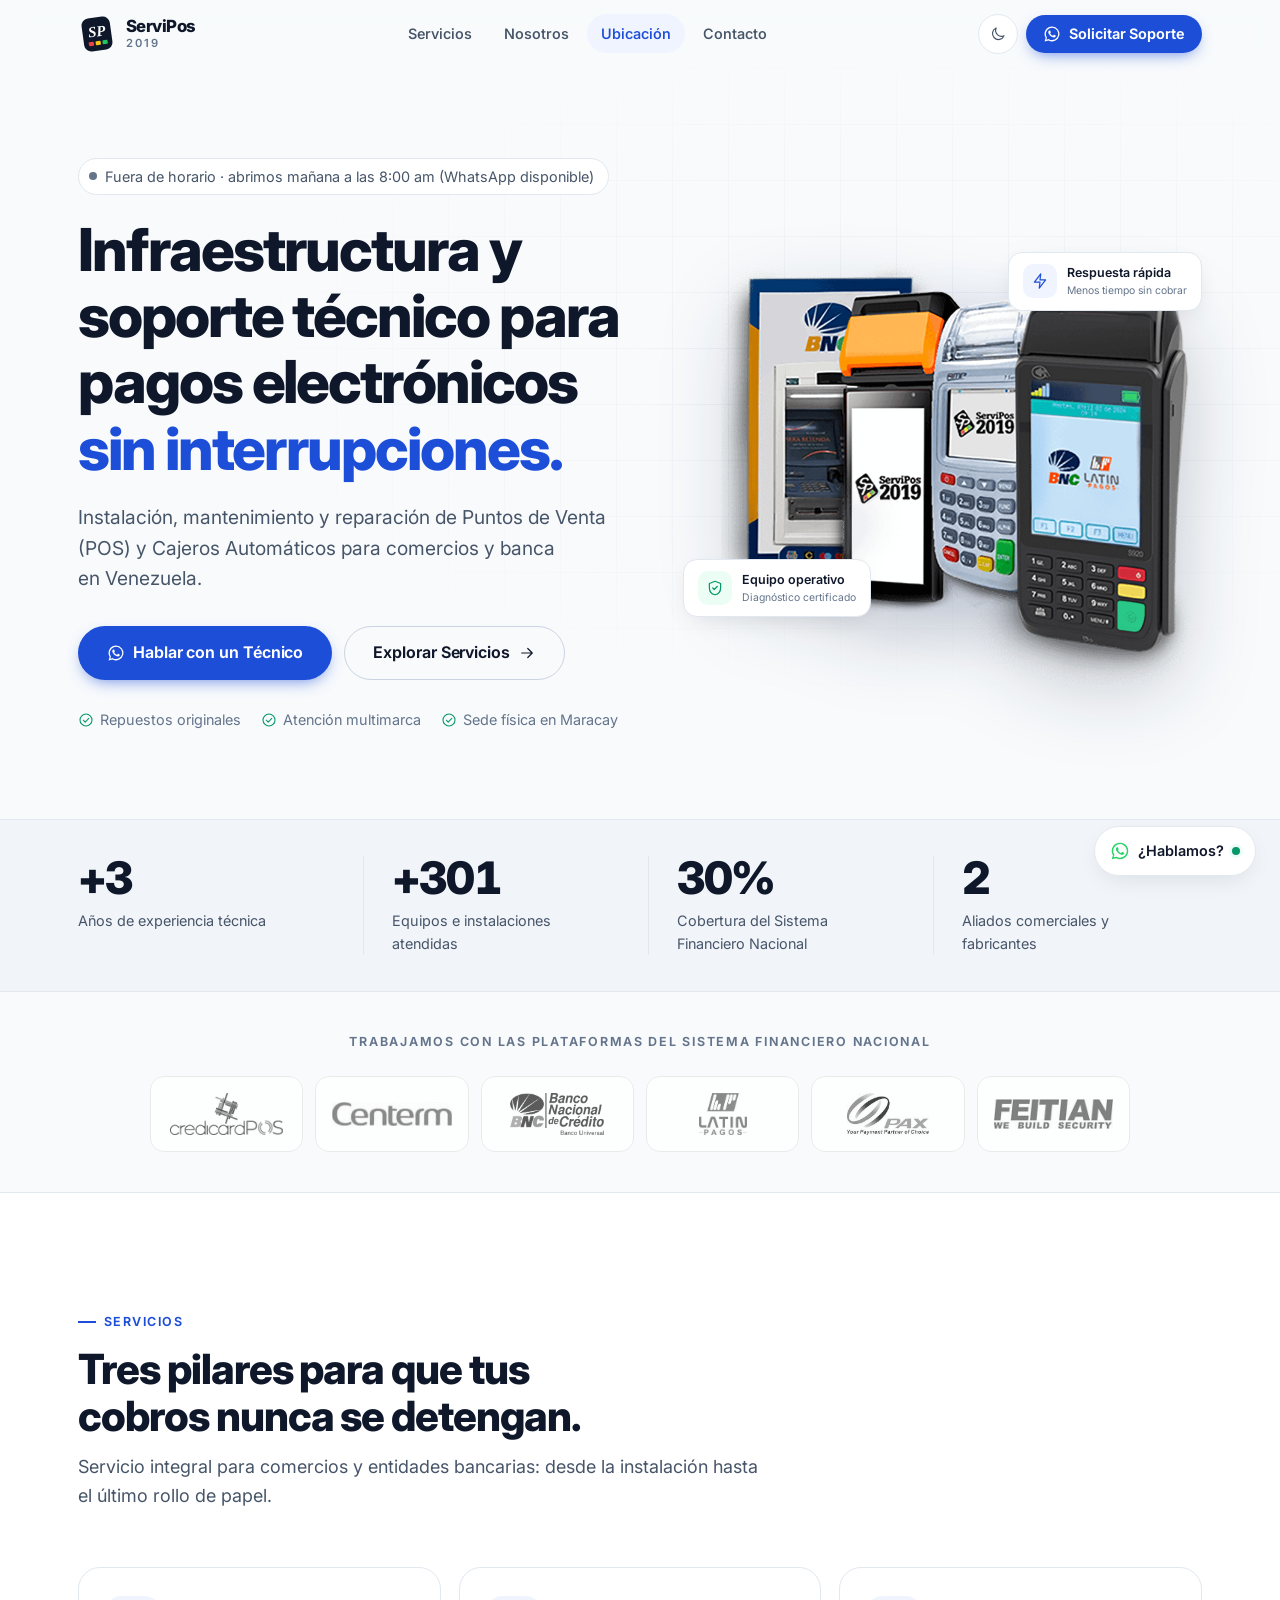
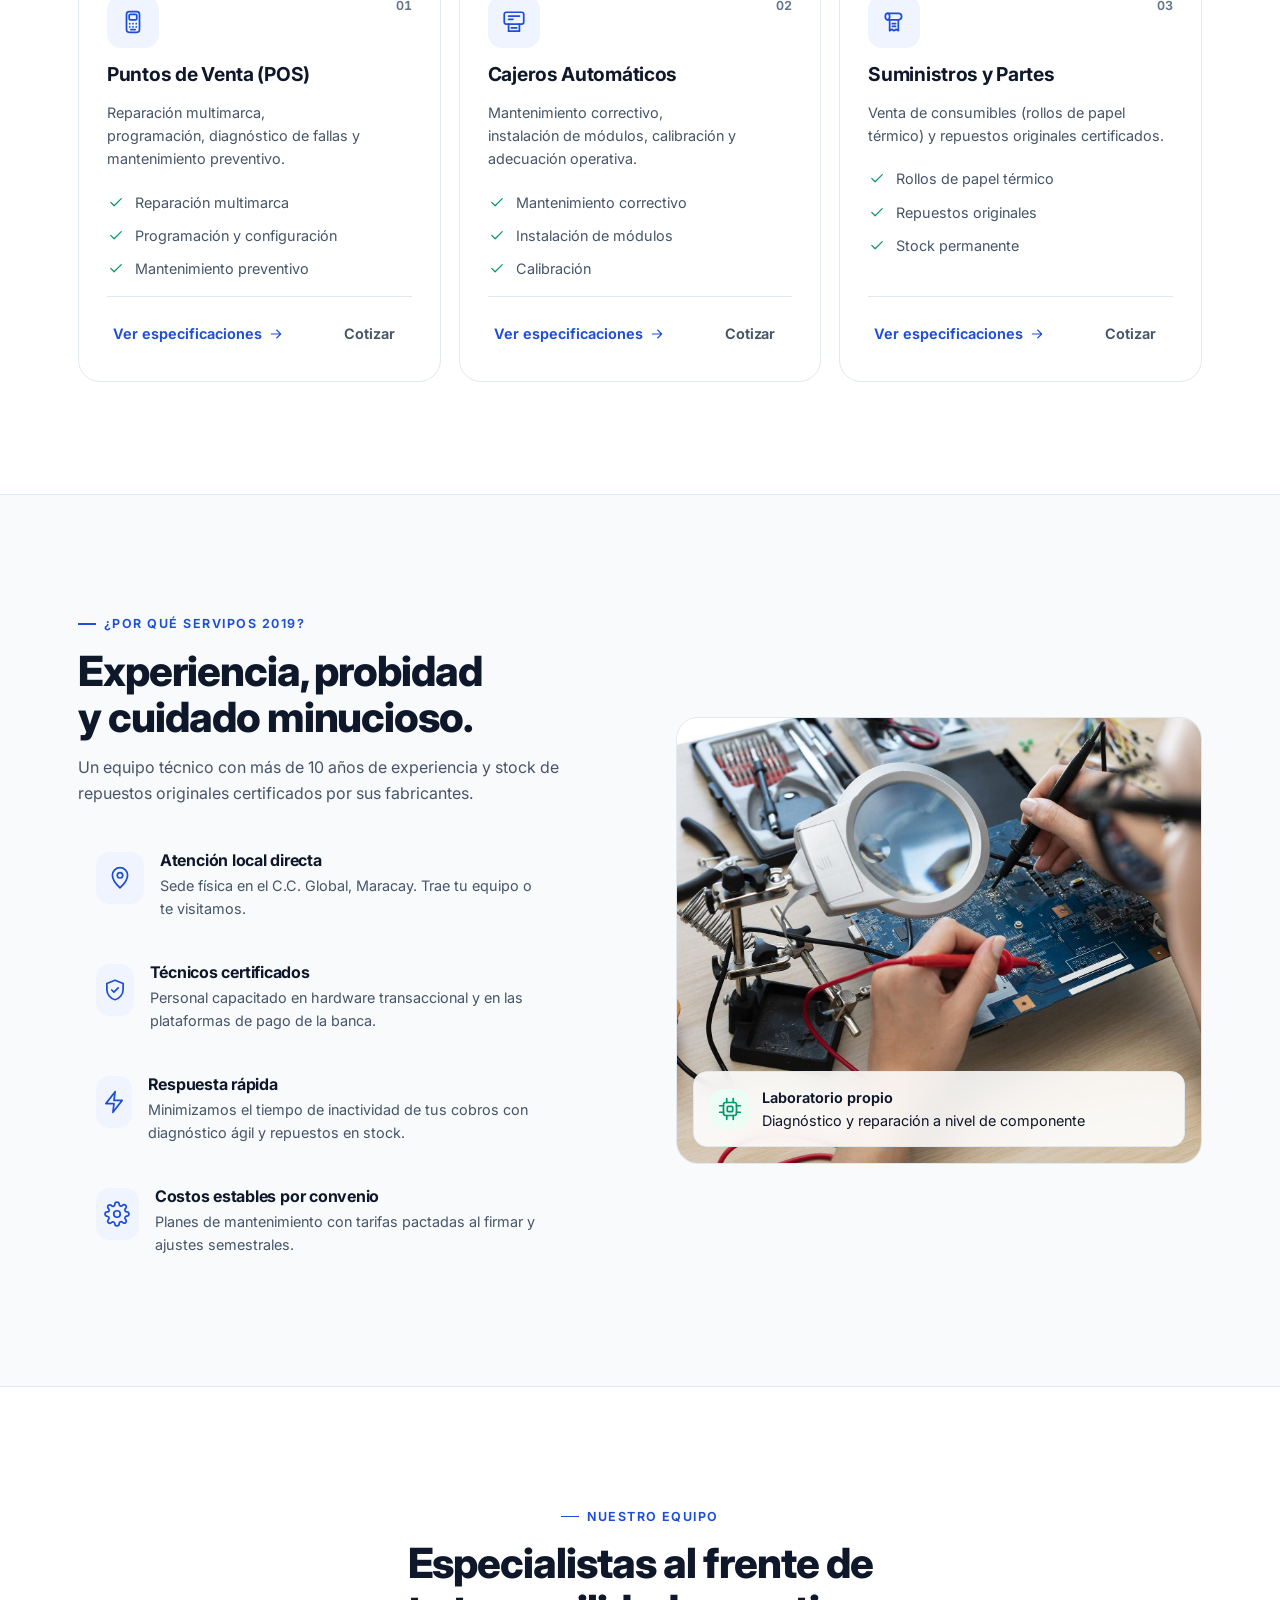
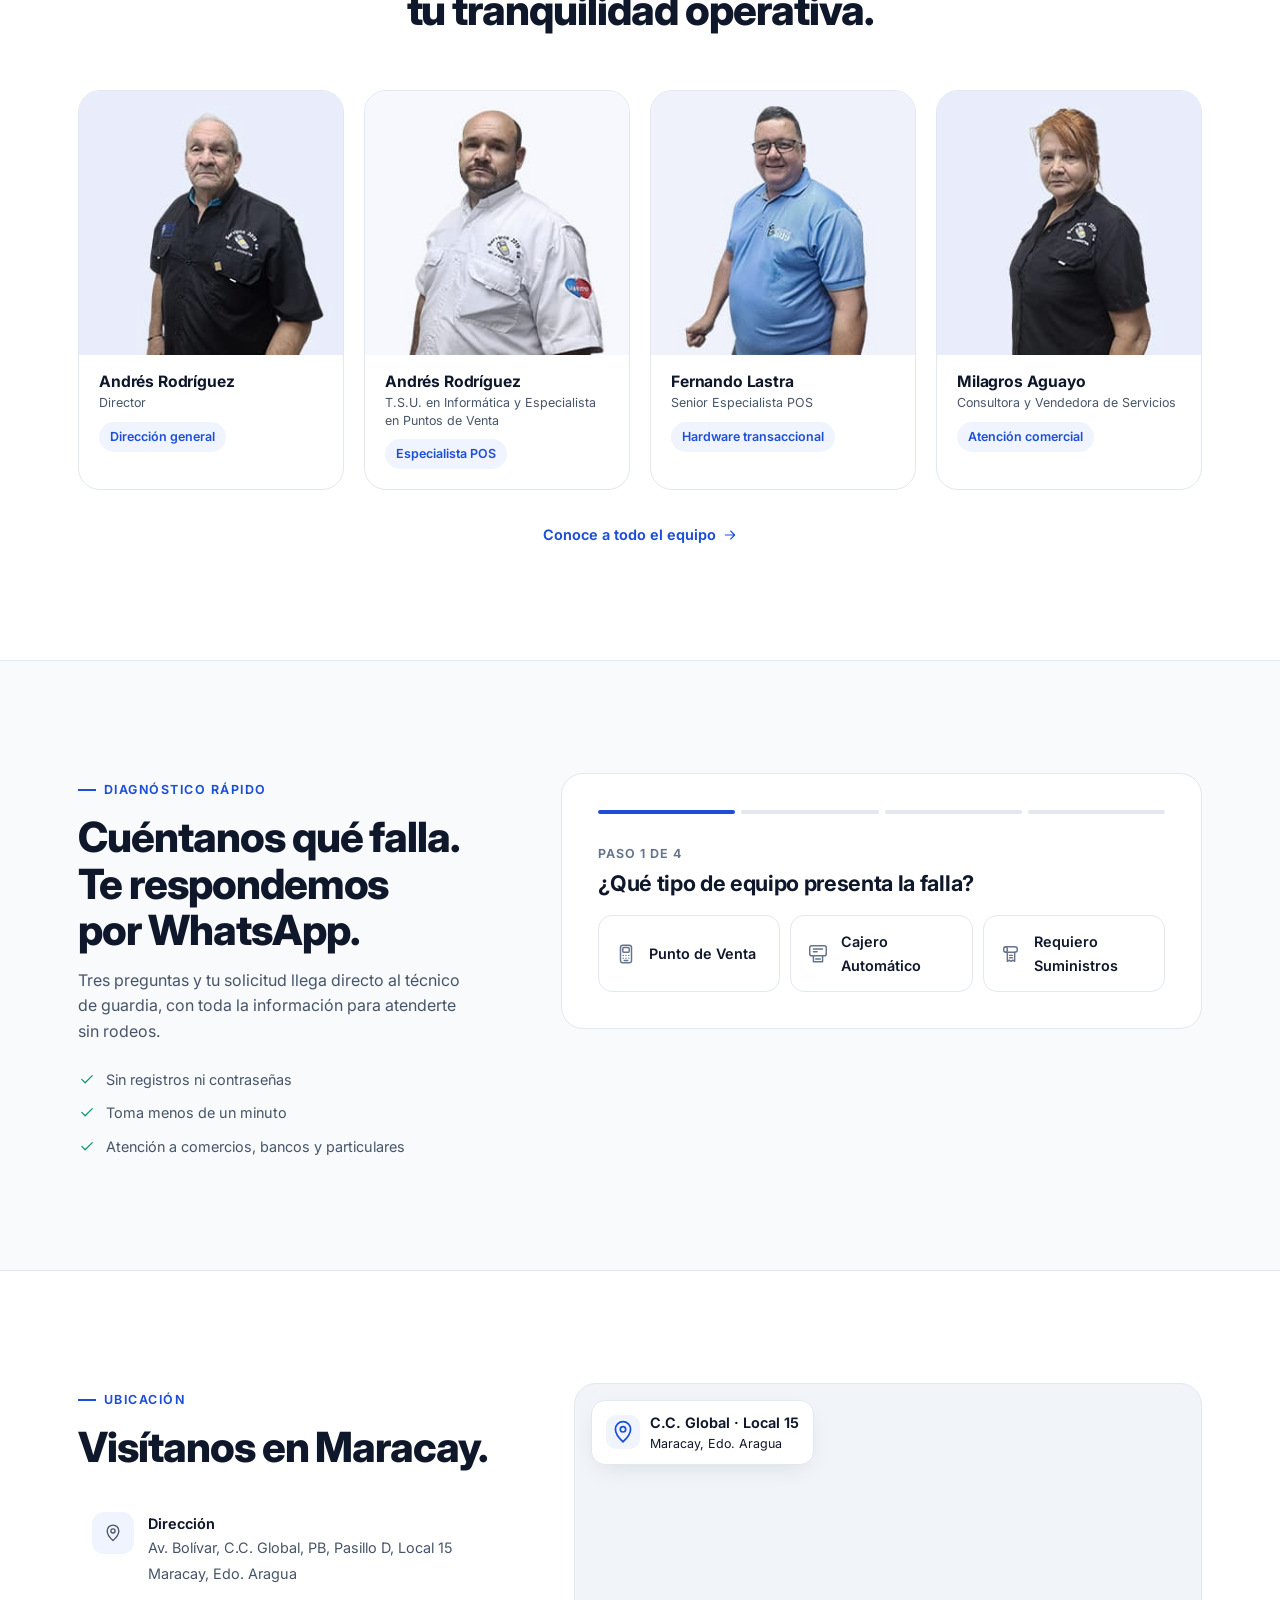
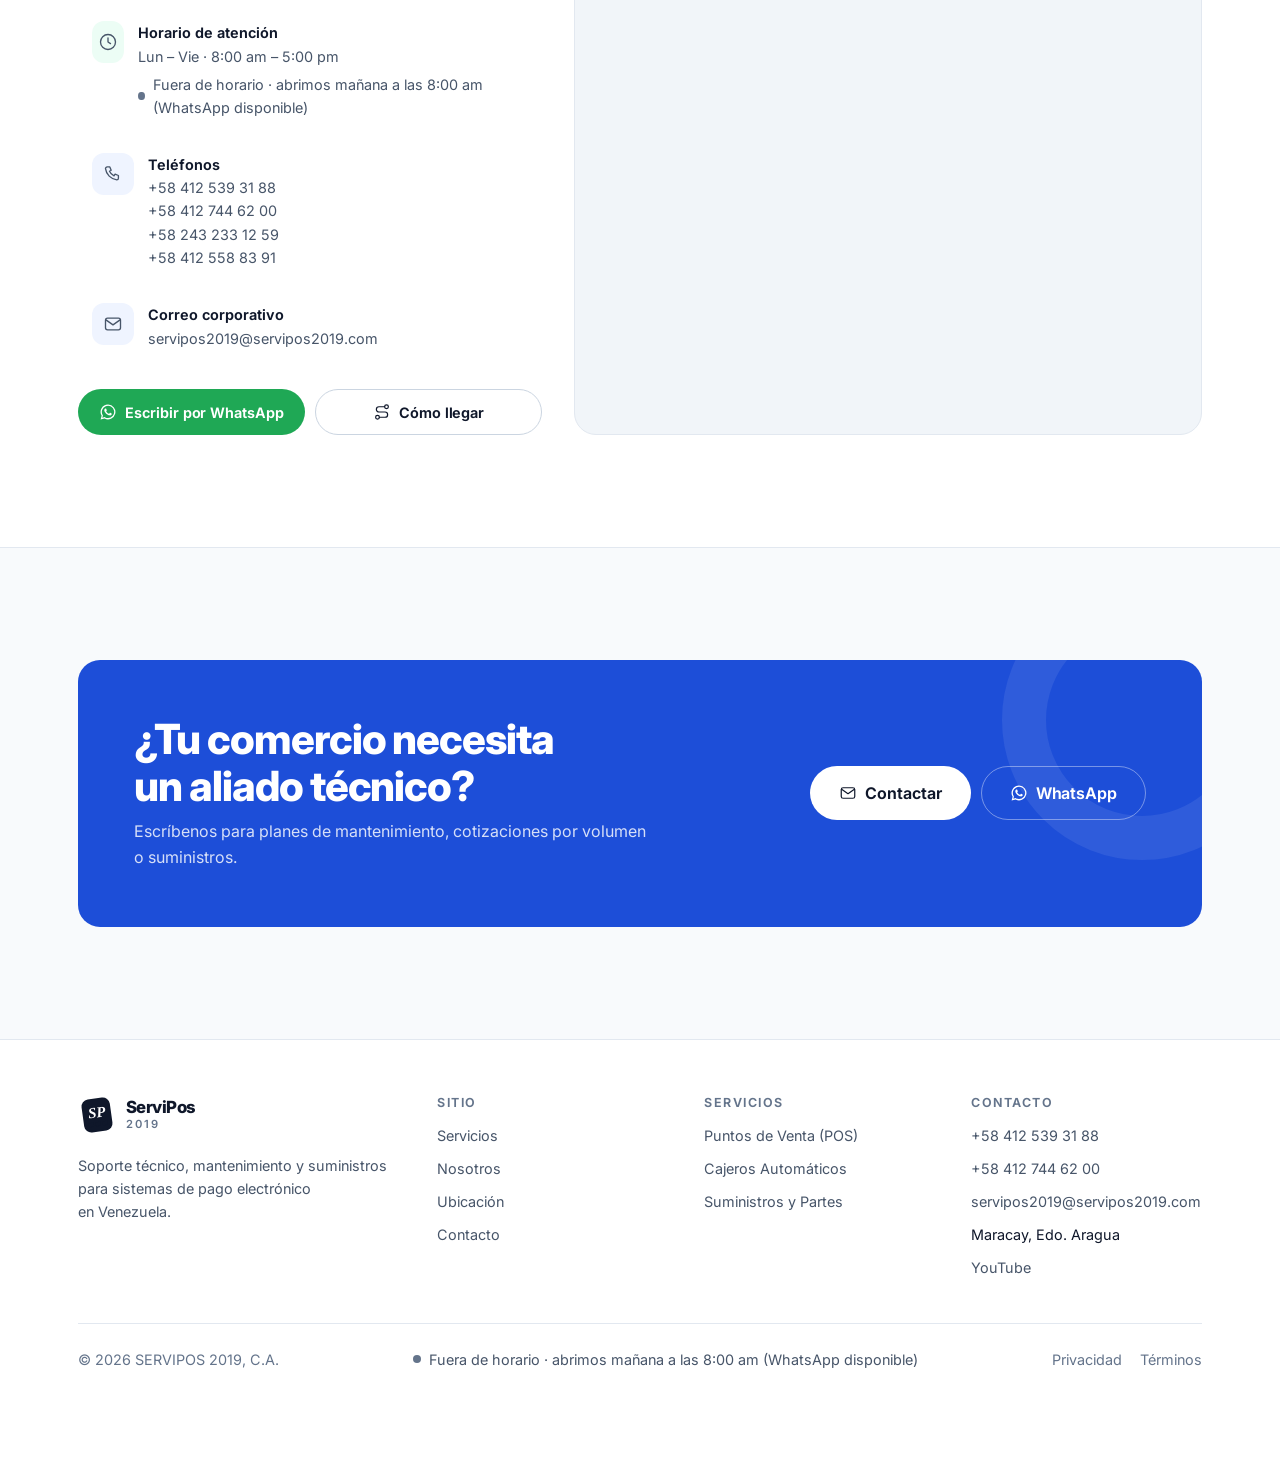
==== commit 921c753d: "Agregar contador de visitas en el footer - api/visitas.php: contador sin base de datos (JSON con blo" ====
--- a/index.html
+++ b/index.html
@@ -240,6 +240,7 @@
   <script defer src="assets/js/components/diagnostic.js"></script>
   <script defer src="assets/js/components/location.js"></script>
   <script defer src="assets/js/components/hydrate.js"></script>
+  <script defer src="assets/js/components/visits.js"></script>
   <script defer src="assets/js/components/reveal.js"></script>
   <script defer src="assets/js/main.js"></script>
 </body>
--- a/assets/css/layout.css
+++ b/assets/css/layout.css
@@ -87,7 +87,7 @@
 }
 
 /* ---------- Footer ---------- */
-.site-footer { background: var(--surface); border-top: 1px solid var(--border); padding-block: 56px 28px; font-size: var(--fs-sm); }
+.site-footer { background: var(--surface); border-top: 1px solid var(--border); padding-block: 56px 88px; font-size: var(--fs-sm); } /* 88px: espacio para el botón flotante */
 .footer-grid { display: grid; gap: 36px; }
 .footer-brand { color: var(--text); }
 .footer-brand p { margin-top: 14px; max-width: 320px; }
@@ -100,6 +100,15 @@
   margin-top: 44px; padding-top: 24px; border-top: 1px solid var(--border); color: var(--text-soft);
 }
 .footer-legal { display: flex; gap: 18px; flex-wrap: wrap; }
+
+/* Contador de visitas (components/visits.js) */
+.visits {
+  display: inline-flex; align-items: center; gap: 7px; padding: 4px 12px;
+  border: 1px solid var(--border); border-radius: var(--radius-pill);
+  font-size: var(--fs-xs); font-weight: 550; color: var(--text-muted); font-variant-numeric: tabular-nums;
+}
+.visits[hidden] { display: none; }
+.visits svg { width: 15px; height: 15px; color: var(--text-soft); }
 .footer-legal a:hover { color: var(--text); }
 
 @media (min-width: 768px) { .footer-grid { grid-template-columns: 1.4fr 1fr 1fr 1fr; } }
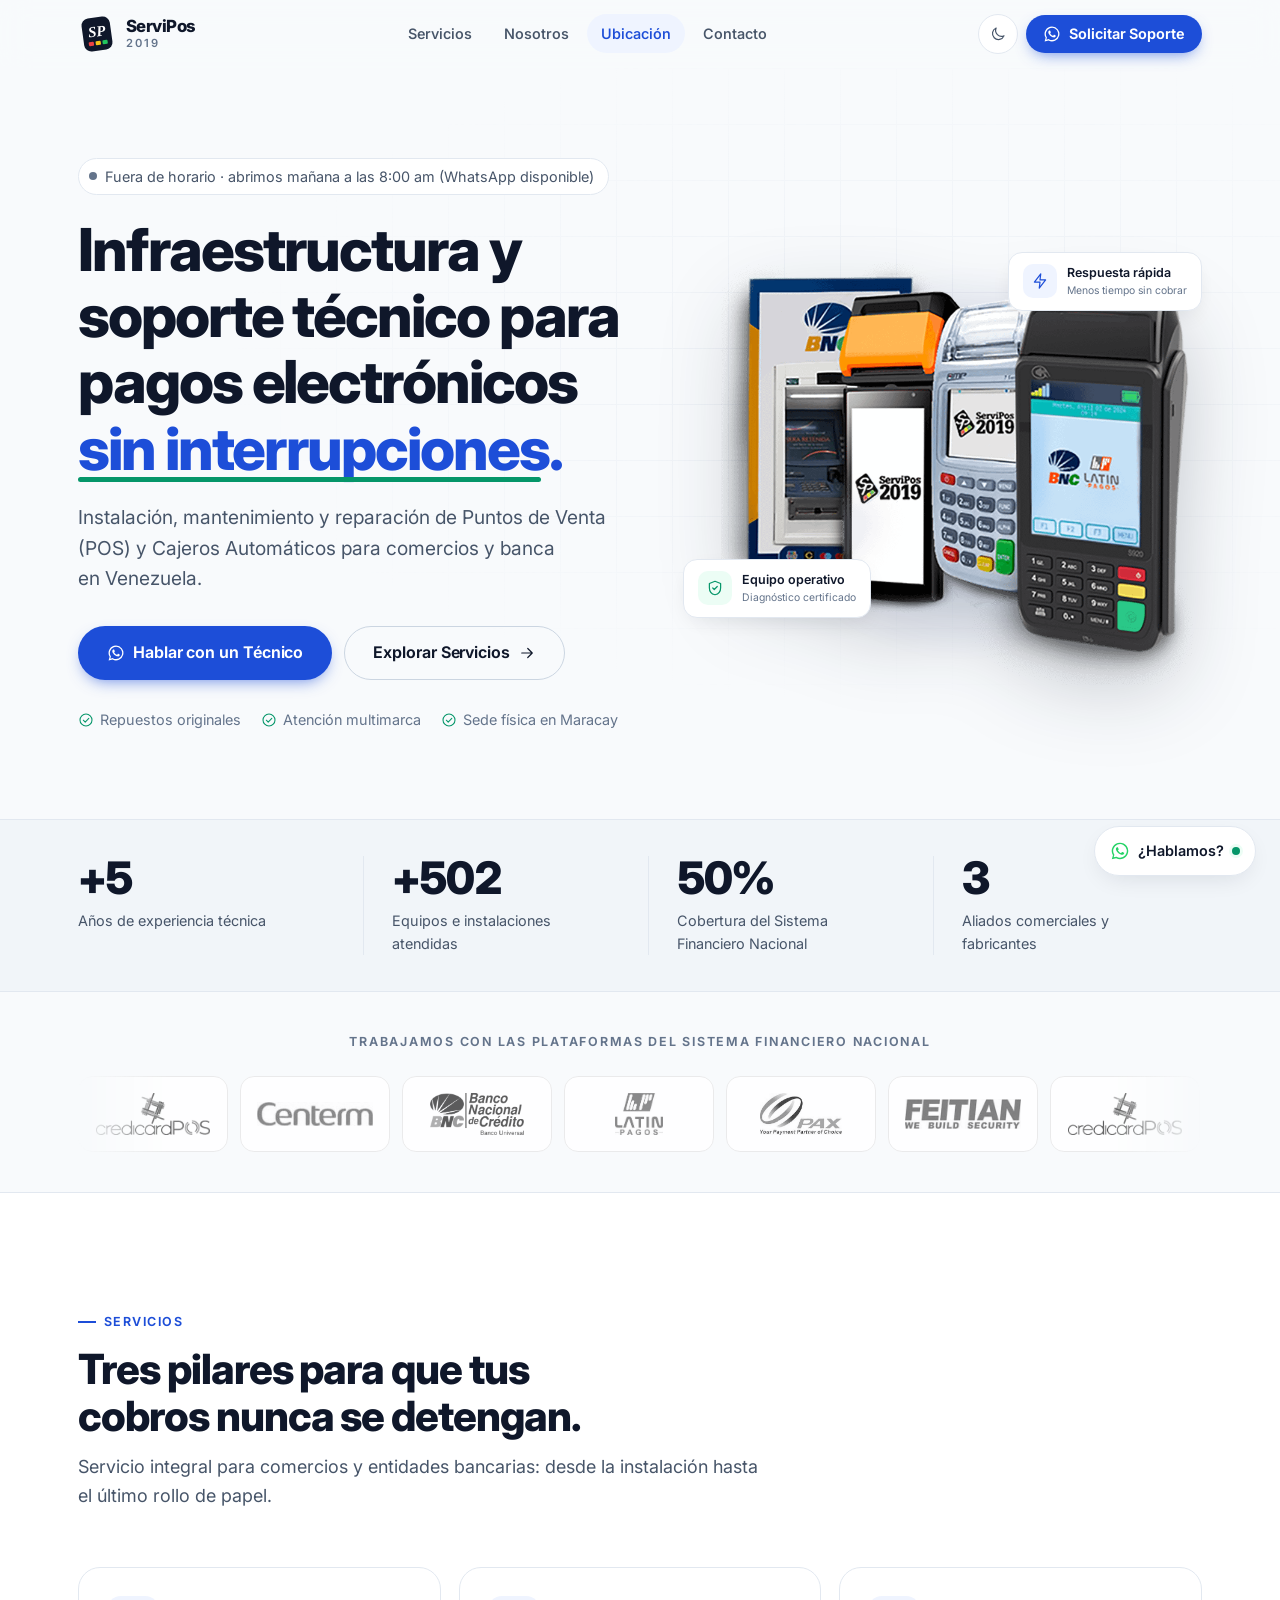
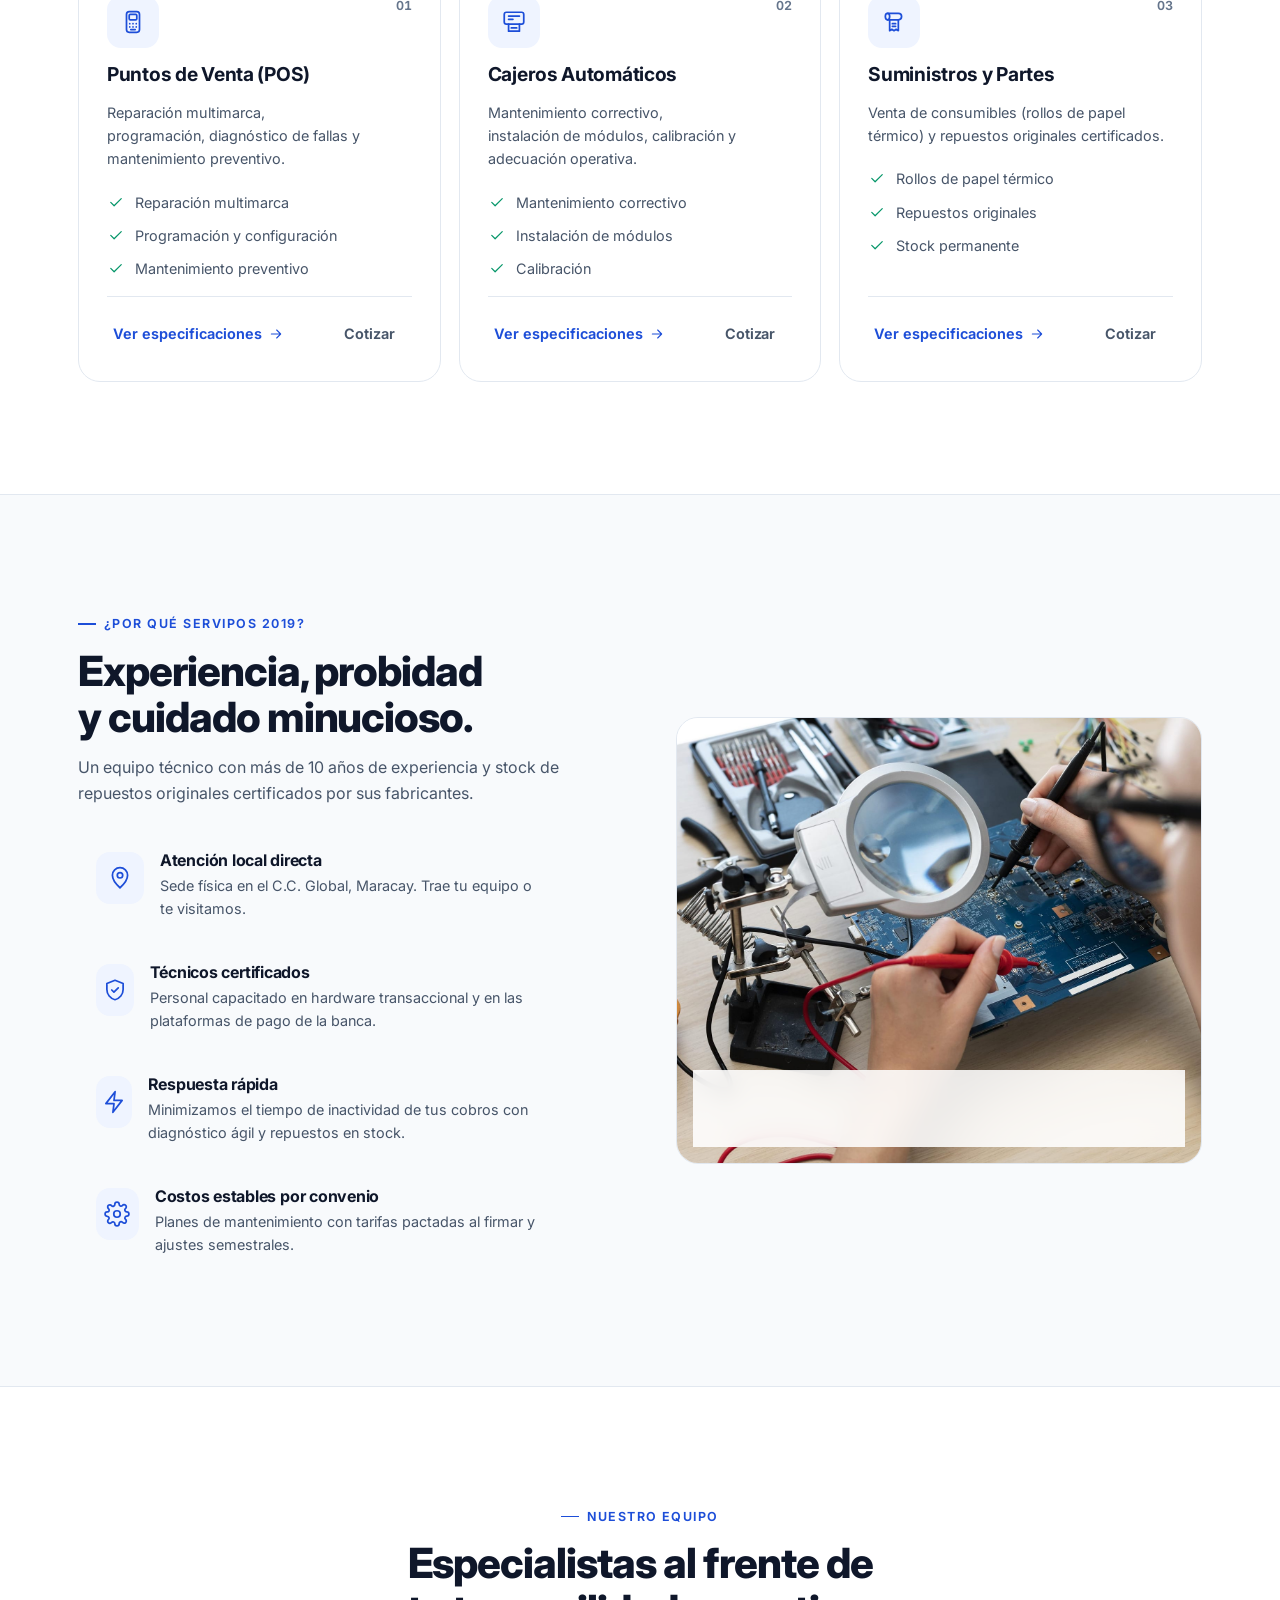
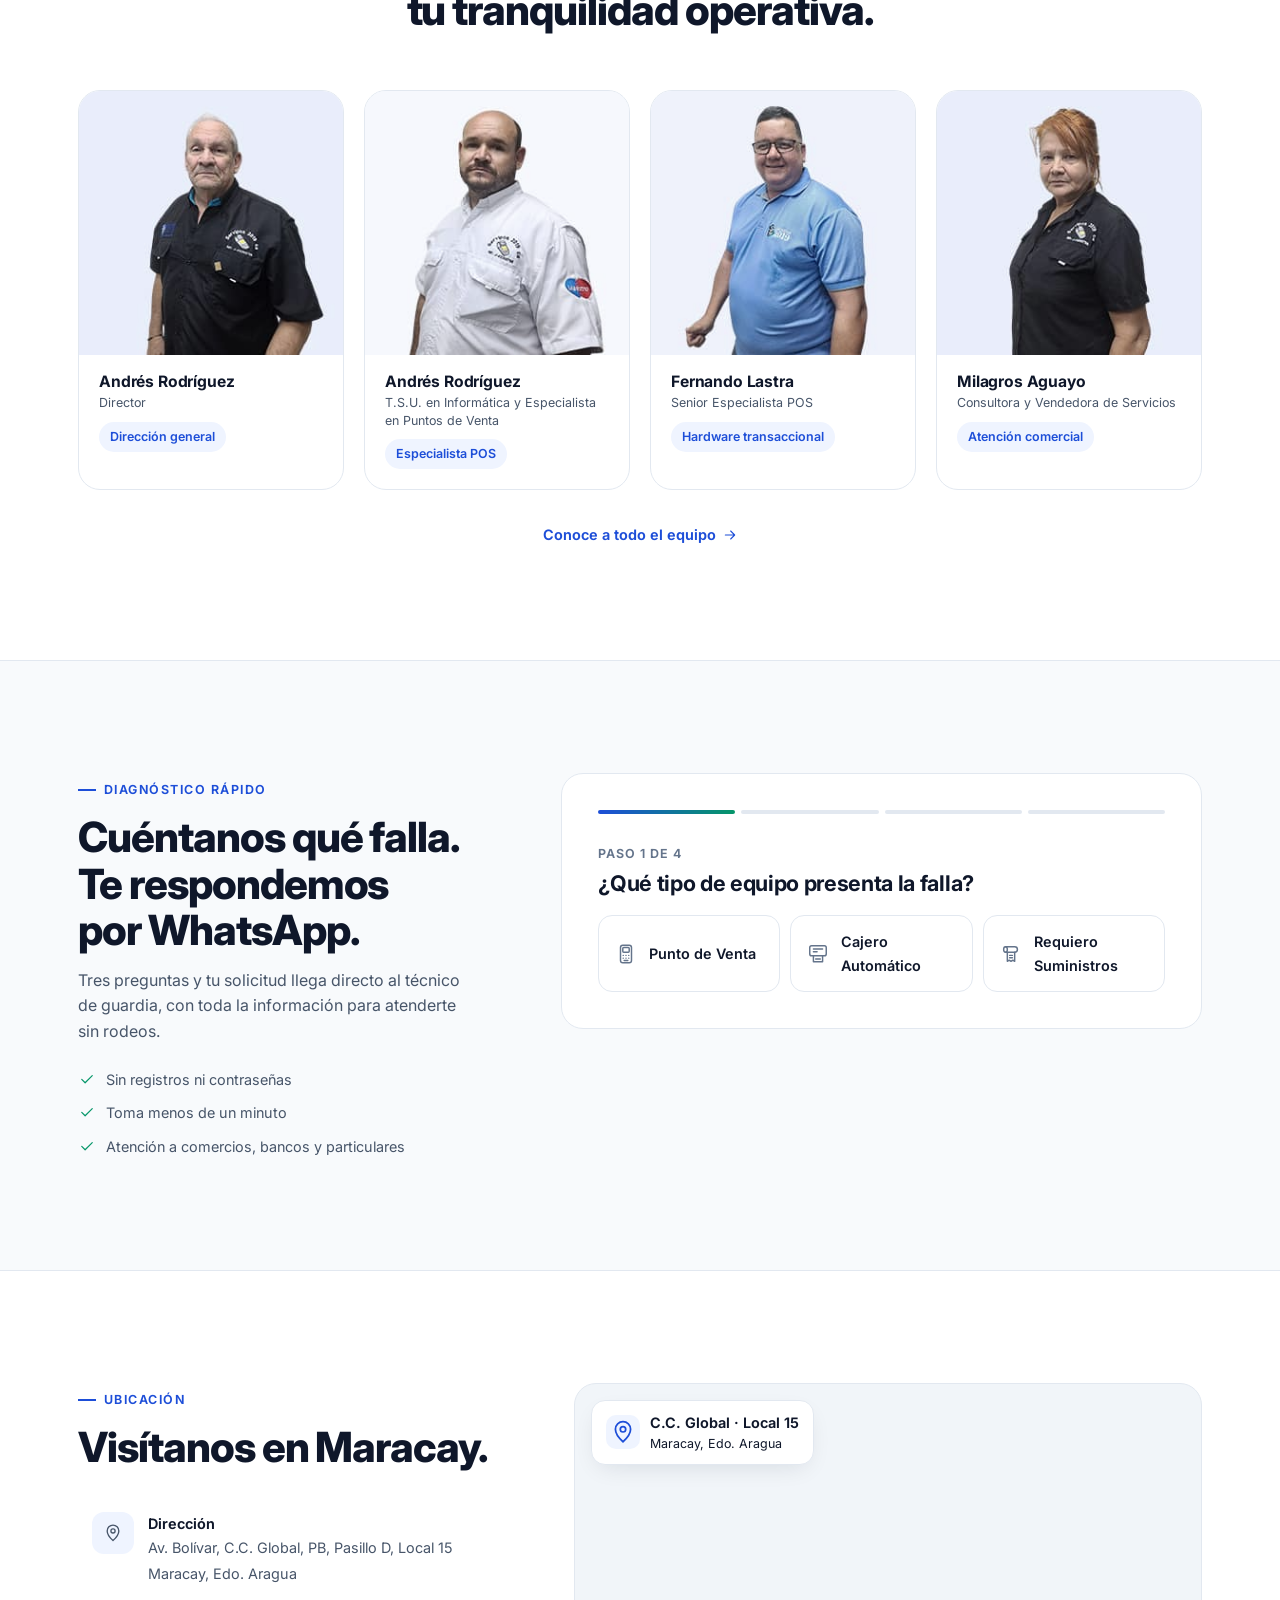
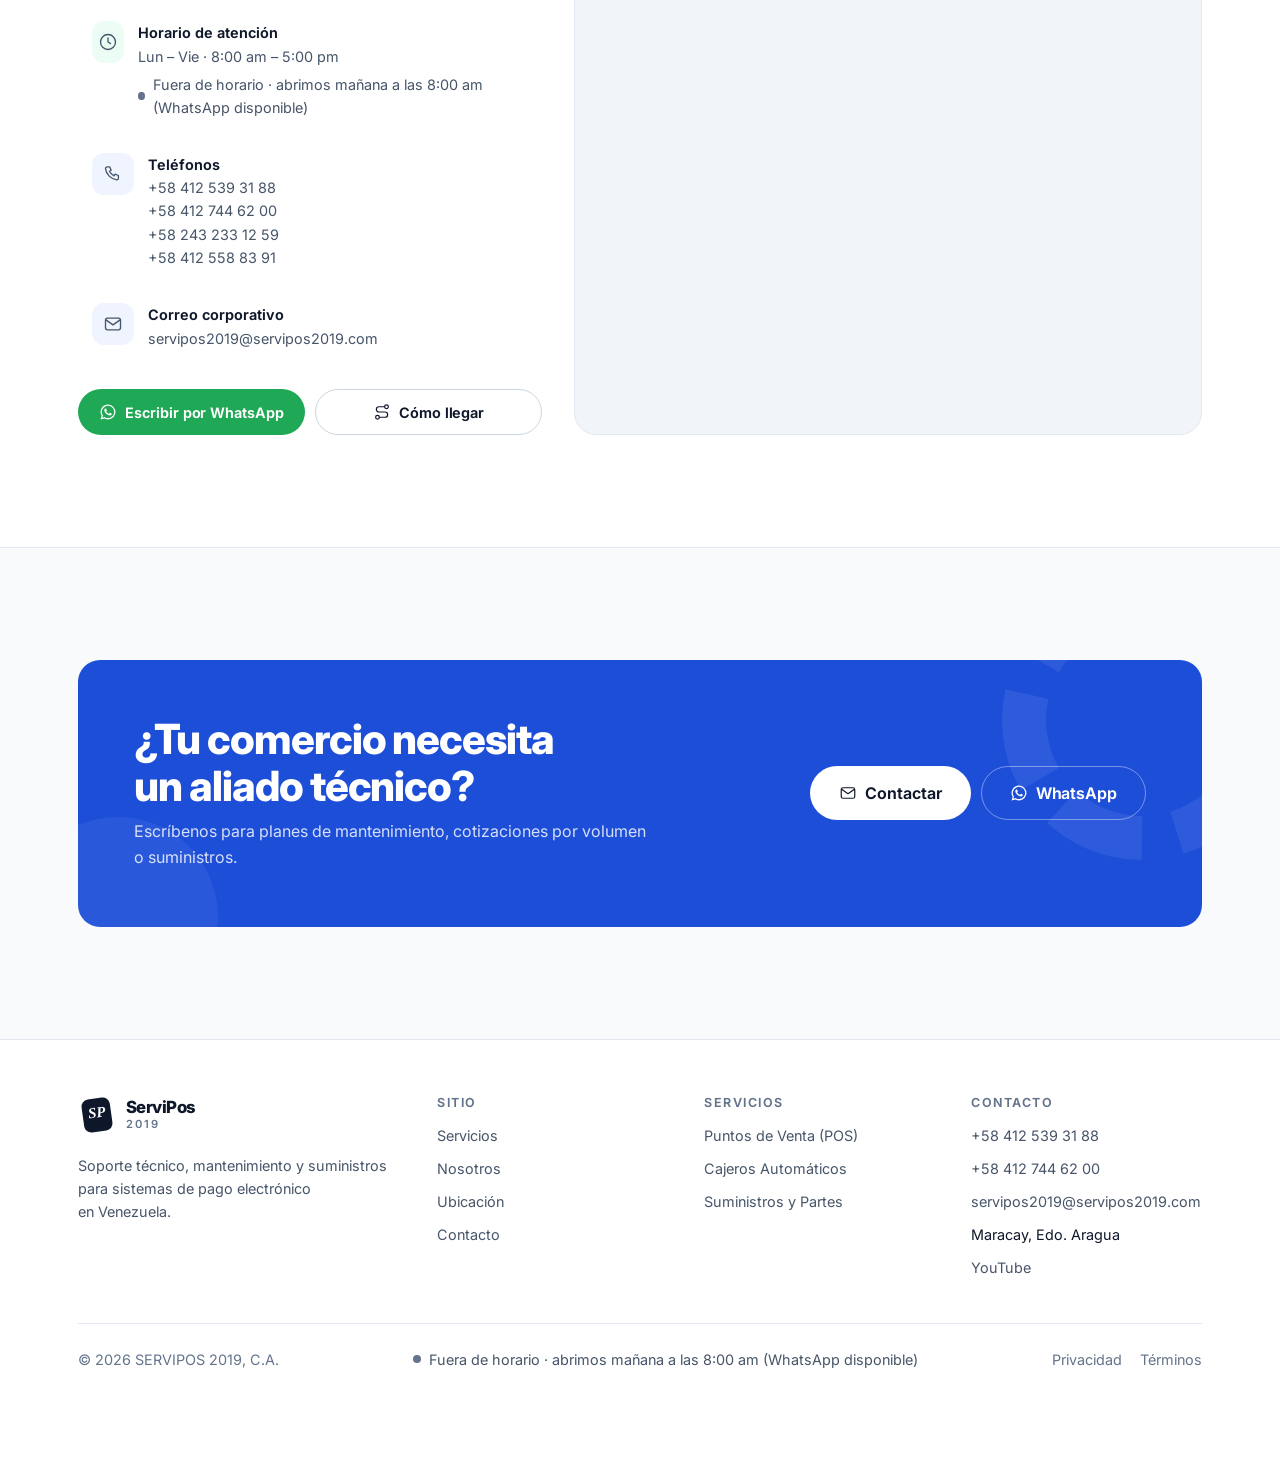
==== commit e0746b2f: "Agregar animaciones al sitio - assets/css/animations.css: capa de movimiento separada del diseño:   " ====
--- a/index.html
+++ b/index.html
@@ -17,6 +17,11 @@
       var t; try { t = localStorage.getItem("sp-theme"); } catch (e) {}
       if (!t) t = matchMedia("(prefers-color-scheme: dark)").matches ? "dark" : "light";
       document.documentElement.setAttribute("data-theme", t);
+      // Animaciones de entrada (animations.css): .js oculta, .is-ready las dispara
+      document.documentElement.classList.replace("no-js", "js");
+      addEventListener("DOMContentLoaded", function () {
+        requestAnimationFrame(function () { document.documentElement.classList.add("is-ready"); });
+      });
     })();
   </script>
 
@@ -28,6 +33,7 @@
   <link rel="stylesheet" href="assets/css/layout.css">
   <link rel="stylesheet" href="assets/css/components.css">
   <link rel="stylesheet" href="assets/css/sections.css">
+  <link rel="stylesheet" href="assets/css/animations.css">
 </head>
 
 <body data-page="home">
@@ -42,28 +48,28 @@
     <section class="hero" aria-labelledby="hero-title">
       <div class="container hero__grid">
         <div>
-          <span class="status hero__status" data-status>
+          <span class="status hero__status" data-status data-enter style="--i:0">
             <span class="status__dot"></span><span data-status-text>Centro de soporte en Maracay</span>
           </span>
-          <h1 id="hero-title">Infraestructura y soporte técnico para pagos electrónicos <span>sin interrupciones.</span></h1>
-          <p class="hero__lead">Instalación, mantenimiento y reparación de Puntos de Venta (POS) y Cajeros Automáticos para comercios y banca en Venezuela.</p>
-
-          <div class="hero__ctas">
+          <h1 id="hero-title" data-enter style="--i:1">Infraestructura y soporte técnico para pagos electrónicos <span>sin interrupciones.</span></h1>
+          <p class="hero__lead" data-enter style="--i:2">Instalación, mantenimiento y reparación de Puntos de Venta (POS) y Cajeros Automáticos para comercios y banca en Venezuela.</p>
+
+          <div class="hero__ctas" data-enter style="--i:3">
             <a class="btn btn--primary btn--lg" data-wa href="#" target="_blank" rel="noopener" data-wa-text="Hola ServiPos 2019, quiero hablar con un técnico.">
               <span data-icon="whatsapp"></span>Hablar con un Técnico
             </a>
             <a class="btn btn--outline btn--lg" href="#servicios">Explorar Servicios <span data-icon="arrowRight"></span></a>
           </div>
 
-          <div class="hero__meta">
+          <div class="hero__meta" data-enter style="--i:4">
             <span><span data-icon="checkCircle"></span>Repuestos originales</span>
             <span><span data-icon="checkCircle"></span>Atención multimarca</span>
             <span><span data-icon="checkCircle"></span>Sede física en Maracay</span>
           </div>
         </div>
 
-        <div class="hero__visual">
-          <img src="assets/img/hero-tecnico.png" alt="Terminales de punto de venta y cajero automático atendidos por ServiPos 2019" width="800" height="800" fetchpriority="high">
+        <div class="hero__visual" data-enter="zoom" style="--i:2">
+          <div class="hero__tilt"><img src="assets/img/hero-tecnico.png" alt="Terminales de punto de venta y cajero automático atendidos por ServiPos 2019" width="800" height="800" fetchpriority="high"></div>
           <div class="hero__chip hero__chip--a">
             <span class="icon-badge icon-badge--accent"><span data-icon="shield"></span></span>
             <div>Equipo operativo<small>Diagnóstico certificado</small></div>
@@ -98,7 +104,7 @@
          ========================================================= -->
     <section class="section section--alt" id="servicios" aria-labelledby="services-title">
       <div class="container">
-        <header class="section-head">
+        <header class="section-head reveal">
           <span class="eyebrow">Servicios</span>
           <h2 id="services-title">Tres pilares para que tus cobros nunca se detengan.</h2>
           <p>Servicio integral para comercios y entidades bancarias: desde la instalación hasta el último rollo de papel.</p>
@@ -118,26 +124,26 @@
           <p style="margin-top:14px">Un equipo técnico con más de 10 años de experiencia y stock de repuestos originales certificados por sus fabricantes.</p>
 
           <div class="why__list">
-            <div class="why__item reveal">
+            <div class="why__item reveal" data-reveal="left">
               <span class="icon-badge"><span data-icon="pin"></span></span>
               <div><h3>Atención local directa</h3><p>Sede física en el C.C. Global, Maracay. Trae tu equipo o te visitamos.</p></div>
             </div>
-            <div class="why__item reveal">
+            <div class="why__item reveal" data-reveal="left">
               <span class="icon-badge"><span data-icon="shield"></span></span>
               <div><h3>Técnicos certificados</h3><p>Personal capacitado en hardware transaccional y en las plataformas de pago de la banca.</p></div>
             </div>
-            <div class="why__item reveal">
+            <div class="why__item reveal" data-reveal="left">
               <span class="icon-badge"><span data-icon="bolt"></span></span>
               <div><h3>Respuesta rápida</h3><p>Minimizamos el tiempo de inactividad de tus cobros con diagnóstico ágil y repuestos en stock.</p></div>
             </div>
-            <div class="why__item reveal">
+            <div class="why__item reveal" data-reveal="left">
               <span class="icon-badge"><span data-icon="settings"></span></span>
               <div><h3>Costos estables por convenio</h3><p>Planes de mantenimiento con tarifas pactadas al firmar y ajustes semestrales.</p></div>
             </div>
           </div>
         </div>
 
-        <figure class="why__media reveal">
+        <figure class="why__media reveal" data-reveal="right">
           <img src="assets/img/taller.jpg" alt="Técnica trabajando en el laboratorio de reparación" loading="lazy" width="1920" height="1277">
           <figcaption class="why__badge">
             <span class="icon-badge icon-badge--accent" style="width:40px;height:40px"><span data-icon="chip"></span></span>
@@ -152,7 +158,7 @@
          ========================================================= -->
     <section class="section section--alt" id="equipo" aria-labelledby="team-title">
       <div class="container">
-        <header class="section-head section-head--center">
+        <header class="section-head section-head--center reveal">
           <span class="eyebrow">Nuestro equipo</span>
           <h2 id="team-title">Especialistas al frente de tu tranquilidad operativa.</h2>
         </header>
@@ -168,7 +174,7 @@
          ========================================================= -->
     <section class="section" id="diagnostico" aria-labelledby="diag-title">
       <div class="container diag">
-        <div class="diag__aside">
+        <div class="diag__aside reveal" data-reveal="left">
           <span class="eyebrow">Diagnóstico rápido</span>
           <h2 id="diag-title">Cuéntanos qué falla. Te respondemos por WhatsApp.</h2>
           <p style="margin-top:14px">Tres preguntas y tu solicitud llega directo al técnico de guardia, con toda la información para atenderte sin rodeos.</p>
@@ -178,7 +184,7 @@
             <li><span data-icon="check"></span>Atención a comercios, bancos y particulares</li>
           </ul>
         </div>
-        <div data-mount="diagnostic"></div>
+        <div class="reveal" data-reveal="right" data-mount="diagnostic"></div>
       </div>
     </section>
 
@@ -196,7 +202,7 @@
             <a class="btn btn--outline" data-directions href="#" target="_blank" rel="noopener"><span data-icon="route"></span>Cómo llegar</a>
           </div>
         </div>
-        <div class="map" data-mount="map"></div>
+        <div class="map reveal" data-reveal="zoom" data-mount="map"></div>
       </div>
     </section>
 
@@ -205,7 +211,7 @@
          ========================================================= -->
     <section class="section" aria-labelledby="cta-title">
       <div class="container">
-        <div class="cta-band reveal">
+        <div class="cta-band reveal" data-reveal="zoom">
           <div>
             <h2 id="cta-title">¿Tu comercio necesita un aliado técnico?</h2>
             <p>Escríbenos para planes de mantenimiento, cotizaciones por volumen o suministros.</p>
@@ -241,6 +247,7 @@
   <script defer src="assets/js/components/location.js"></script>
   <script defer src="assets/js/components/hydrate.js"></script>
   <script defer src="assets/js/components/visits.js"></script>
+  <script defer src="assets/js/components/motion.js"></script>
   <script defer src="assets/js/components/reveal.js"></script>
   <script defer src="assets/js/main.js"></script>
 </body>
--- a/assets/css/components.css
+++ b/assets/css/components.css
@@ -29,7 +29,7 @@
 .btn--lg { min-height: 54px; padding: 0 28px; font-size: var(--fs-base); }
 .btn--block { width: 100%; }
 
-.link-arrow { display: inline-flex; align-items: center; gap: 6px; font-weight: 650; font-size: var(--fs-sm); color: var(--primary); }
+.link-arrow { display: inline-flex; align-items: center; gap: 6px; white-space: nowrap; font-weight: 650; font-size: var(--fs-sm); color: var(--primary); }
 .link-arrow svg { width: 16px; height: 16px; transition: transform .2s var(--ease); }
 .link-arrow:hover svg { transform: translateX(3px); }
 
--- a/assets/css/animations.css
+++ b/assets/css/animations.css
@@ -0,0 +1,179 @@
+/* ==========================================================================
+   animations.css · capa de movimiento del sitio
+   --------------------------------------------------------------------------
+   Todo lo animado vive aquí, separado del diseño estático. Quitar este
+   archivo deja el sitio funcionando sin animaciones.
+     1. Transición entre páginas (View Transitions)
+     2. Entrada del hero al cargar          → [data-enter] + html.is-ready
+     3. Variantes de aparición al scroll    → .reveal[data-reveal="left|right|zoom|fade"]
+     4. Microinteracciones (botones, tarjetas, íconos, opciones)
+     5. Elementos vivos (barra de progreso, aliados en carrusel, banda CTA,
+        mapa, botón flotante)
+     6. Movimiento reducido (accesibilidad)
+   Los comportamientos JS correspondientes están en components/motion.js.
+   ========================================================================== */
+
+/* ---------- 1. Transición suave entre páginas (Chrome/Edge/Safari recientes) ---------- */
+@view-transition { navigation: auto; }
+.site-header { view-transition-name: site-header; }
+::view-transition-old(root) { animation: vt-out .25s var(--ease) both; }
+::view-transition-new(root) { animation: vt-in .4s var(--ease) both; }
+@keyframes vt-out { to { opacity: 0; transform: translateY(-6px); } }
+@keyframes vt-in { from { opacity: 0; transform: translateY(10px); } }
+
+/* ---------- 2. Entrada del hero ---------- */
+/* Cada elemento lleva data-enter y un índice --i para escalonarse */
+.js [data-enter] { opacity: 0; }
+.is-ready [data-enter] {
+  animation: enter-up .8s var(--ease) both;
+  animation-delay: calc(var(--i, 0) * 110ms + 80ms);
+}
+.is-ready [data-enter="zoom"] { animation-name: enter-zoom; animation-duration: 1.1s; }
+.is-ready [data-enter="pop"] { animation-name: enter-pop; animation-duration: .6s; }
+@keyframes enter-up { from { opacity: 0; transform: translateY(26px); } to { opacity: 1; transform: none; } }
+@keyframes enter-zoom { from { opacity: 0; transform: scale(.92) translateY(20px); } to { opacity: 1; transform: none; } }
+@keyframes enter-pop { 0% { opacity: 0; transform: scale(.7) translateY(10px); } 70% { opacity: 1; transform: scale(1.04); } 100% { opacity: 1; transform: none; } }
+
+/* Subrayado que se dibuja bajo "sin interrupciones." */
+.hero h1 span { position: relative; white-space: nowrap; }
+.hero h1 span::after {
+  content: ""; position: absolute; left: 0; right: .35em; bottom: .02em; height: .09em; border-radius: 99px;
+  background: var(--accent); transform: scaleX(0); transform-origin: left;
+}
+.is-ready .hero h1 span::after { transition: transform .9s var(--ease) 1.1s; transform: scaleX(1); }
+
+/* La retícula del fondo se desplaza muy lento */
+.hero::before { animation: grid-drift 40s linear infinite; }
+@keyframes grid-drift { to { background-position: 56px 56px, 56px 56px; } }
+
+/* Inclinación 3D del equipo según el puntero (valores desde motion.js) */
+.hero__visual { perspective: 900px; }
+.hero__visual img { will-change: transform; }
+.hero__tilt { transform: rotateX(var(--ry, 0deg)) rotateY(var(--rx, 0deg)); transition: transform .4s var(--ease); transform-style: preserve-3d; }
+
+/* Los chips flotan a destiempo con el equipo */
+.js .hero__chip { opacity: 0; }
+.is-ready .hero__chip--a { animation: enter-pop .6s var(--ease) both 1s, bob 6s ease-in-out 1.6s infinite; }
+.is-ready .hero__chip--b { animation: enter-pop .6s var(--ease) both 1.2s, bob 7s ease-in-out 1.8s infinite reverse; }
+@keyframes bob { 50% { transform: translateY(-8px); } }
+
+/* ---------- 3. Variantes de aparición al hacer scroll ---------- */
+.reveal[data-reveal="left"] { transform: translateX(-28px); }
+.reveal[data-reveal="right"] { transform: translateX(28px); }
+.reveal[data-reveal="zoom"] { transform: scale(.94); }
+.reveal[data-reveal="fade"] { transform: none; }
+.reveal.is-visible[data-reveal] { transform: none; }
+
+/* Títulos de sección: la línea del "eyebrow" crece al aparecer */
+.section-head.reveal .eyebrow::before { transform: scaleX(0); transform-origin: left; transition: transform .6s var(--ease) .25s; }
+.section-head.reveal.is-visible .eyebrow::before { transform: scaleX(1); }
+
+/* Las métricas suben con un leve rebote */
+.stat.reveal.is-visible .stat__value { animation: settle .7s var(--ease) both; }
+@keyframes settle { 0% { transform: translateY(10px); } 60% { transform: translateY(-3px); } 100% { transform: none; } }
+
+/* ---------- 4. Microinteracciones ---------- */
+/* Botón principal: destello que cruza al pasar el cursor */
+.btn--primary, .btn--whatsapp { position: relative; overflow: hidden; isolation: isolate; }
+.btn--primary::after, .btn--whatsapp::after {
+  content: ""; position: absolute; inset: 0; z-index: -1; pointer-events: none;
+  background: linear-gradient(110deg, transparent 30%, rgb(255 255 255 / .28) 50%, transparent 70%);
+  transform: translateX(-120%);
+}
+.btn--primary:hover::after, .btn--whatsapp:hover::after { transform: translateX(120%); transition: transform .8s var(--ease); }
+
+/* Flechas que avanzan */
+.btn .i-arrowRight, .link-arrow .i-arrowRight { transition: transform .25s var(--ease); }
+.btn:hover .i-arrowRight, .link-arrow:hover .i-arrowRight { transform: translateX(4px); }
+.btn:hover .i-arrowLeft { transform: translateX(-3px); transition: transform .25s var(--ease); }
+.btn:hover .i-whatsapp { animation: wiggle .5s ease; }
+@keyframes wiggle { 25% { transform: rotate(-12deg); } 75% { transform: rotate(10deg); } }
+
+/* Tarjetas: línea de acento superior + ícono que se eleva */
+.card--interactive { overflow: hidden; }
+.card--interactive::before {
+  content: ""; position: absolute; left: 0; right: 0; top: 0; height: 3px; z-index: 1;
+  background: linear-gradient(90deg, var(--primary), var(--accent));
+  transform: scaleX(0); transform-origin: left; transition: transform .45s var(--ease);
+}
+.card--interactive:hover::before { transform: scaleX(1); }
+.card .icon-badge, .why__item .icon-badge { transition: transform .35s var(--ease), background-color .3s, color .3s; }
+.card--interactive:hover .icon-badge, .why__item:hover .icon-badge { transform: translateY(-3px) rotate(-6deg); }
+.service:hover .icon-badge { background: var(--primary); color: var(--on-primary); }
+.service__num { transition: color .3s, transform .35s var(--ease); }
+.service:hover .service__num { color: var(--primary); transform: translateY(-2px); }
+
+/* Fichas del equipo: la especialidad aparece desde abajo */
+.member__skill { transition: transform .35s var(--ease), background-color .3s, color .3s; }
+.member:hover .member__skill { transform: translateY(-2px); background: var(--primary); color: var(--on-primary); }
+
+/* Opciones del diagnóstico: "clic" táctil al elegir */
+.option { transition: border-color .2s, background-color .2s, box-shadow .2s, transform .15s var(--ease); }
+.option:active { transform: scale(.97); }
+.option[aria-pressed="true"], .option[aria-checked="true"] { animation: pick .35s var(--ease); }
+@keyframes pick { 50% { transform: scale(1.03); } }
+
+/* Contacto: ícono del ítem se desliza */
+.contact-item .icon-badge { transition: transform .3s var(--ease); }
+a.contact-item:hover .icon-badge { transform: translateX(3px) scale(1.06); }
+
+/* Botones de ícono del header */
+.theme-toggle:hover { transform: rotate(-14deg); }
+.icon-btn:active { transform: scale(.9); }
+.theme-toggle svg { animation: spin-in .45s var(--ease); }
+@keyframes spin-in { from { transform: rotate(-90deg) scale(.6); opacity: 0; } }
+
+/* Éxito del formulario */
+.success-box .icon-badge { animation: enter-pop .6s var(--ease) both; }
+
+/* ---------- 5. Elementos vivos ---------- */
+/* Barra de progreso de lectura (ancho = --progress, desde motion.js) */
+.scroll-progress {
+  position: fixed; top: 0; left: 0; right: 0; height: 2px; z-index: 70; pointer-events: none;
+  background: linear-gradient(90deg, var(--primary), var(--accent));
+  transform: scaleX(var(--progress, 0)); transform-origin: left;
+}
+
+/* Aliados en carrusel continuo (motion.js duplica los logos) */
+.partners__track.is-marquee {
+  display: flex; width: max-content; max-width: none; gap: 12px;
+  animation: marquee 32s linear infinite;
+}
+.partners__track.is-marquee .partner { width: 150px; flex-shrink: 0; }
+.partners__viewport {
+  overflow: hidden;
+  mask-image: linear-gradient(90deg, transparent, #000 8%, #000 92%, transparent);
+  -webkit-mask-image: linear-gradient(90deg, transparent, #000 8%, #000 92%, transparent);
+}
+.partners__viewport:hover .is-marquee { animation-play-state: paused; }
+@keyframes marquee { to { transform: translateX(calc(-50% - 6px)); } }
+
+/* Banda CTA: anillos que giran y flotan */
+.cta-band::after { animation: ring-spin 18s linear infinite; border-style: dashed; }
+.cta-band::before {
+  content: ""; position: absolute; left: -60px; bottom: -90px; width: 200px; height: 200px; border-radius: 50%;
+  background: rgb(255 255 255 / .06); animation: bob 8s ease-in-out infinite;
+}
+@keyframes ring-spin { to { transform: rotate(360deg); } }
+
+/* Mapa: el marcador cae al aparecer */
+.map.is-visible .map__pin { animation: pin-drop .7s var(--ease) both .2s; }
+@keyframes pin-drop { 0% { opacity: 0; transform: translateY(-20px); } 60% { opacity: 1; transform: translateY(4px); } 100% { transform: none; } }
+
+/* Botón flotante: entra tarde para no distraer y late suave */
+.fab { animation: enter-up .6s var(--ease) both 1.4s; }
+.fab__dot { animation: beat 2.4s ease-in-out infinite; }
+@keyframes beat { 0%, 100% { box-shadow: 0 0 0 3px var(--accent-soft); } 50% { box-shadow: 0 0 0 6px var(--accent-soft); } }
+
+/* Pasos del diagnóstico: la barra avanza con brillo */
+.stepper__bar.is-done span { background: linear-gradient(90deg, var(--primary), var(--accent)); }
+
+/* ---------- 6. Movimiento reducido ---------- */
+@media (prefers-reduced-motion: reduce) {
+  .js [data-enter], .js .hero__chip { opacity: 1; }
+  .hero h1 span::after { transform: scaleX(1); }
+  .partners__track.is-marquee { animation: none; flex-wrap: wrap; justify-content: center; width: auto; }
+  .partners__track.is-marquee [aria-hidden="true"] { display: none; }
+  .partners__viewport { mask-image: none; -webkit-mask-image: none; }
+  @view-transition { navigation: none; }
+}
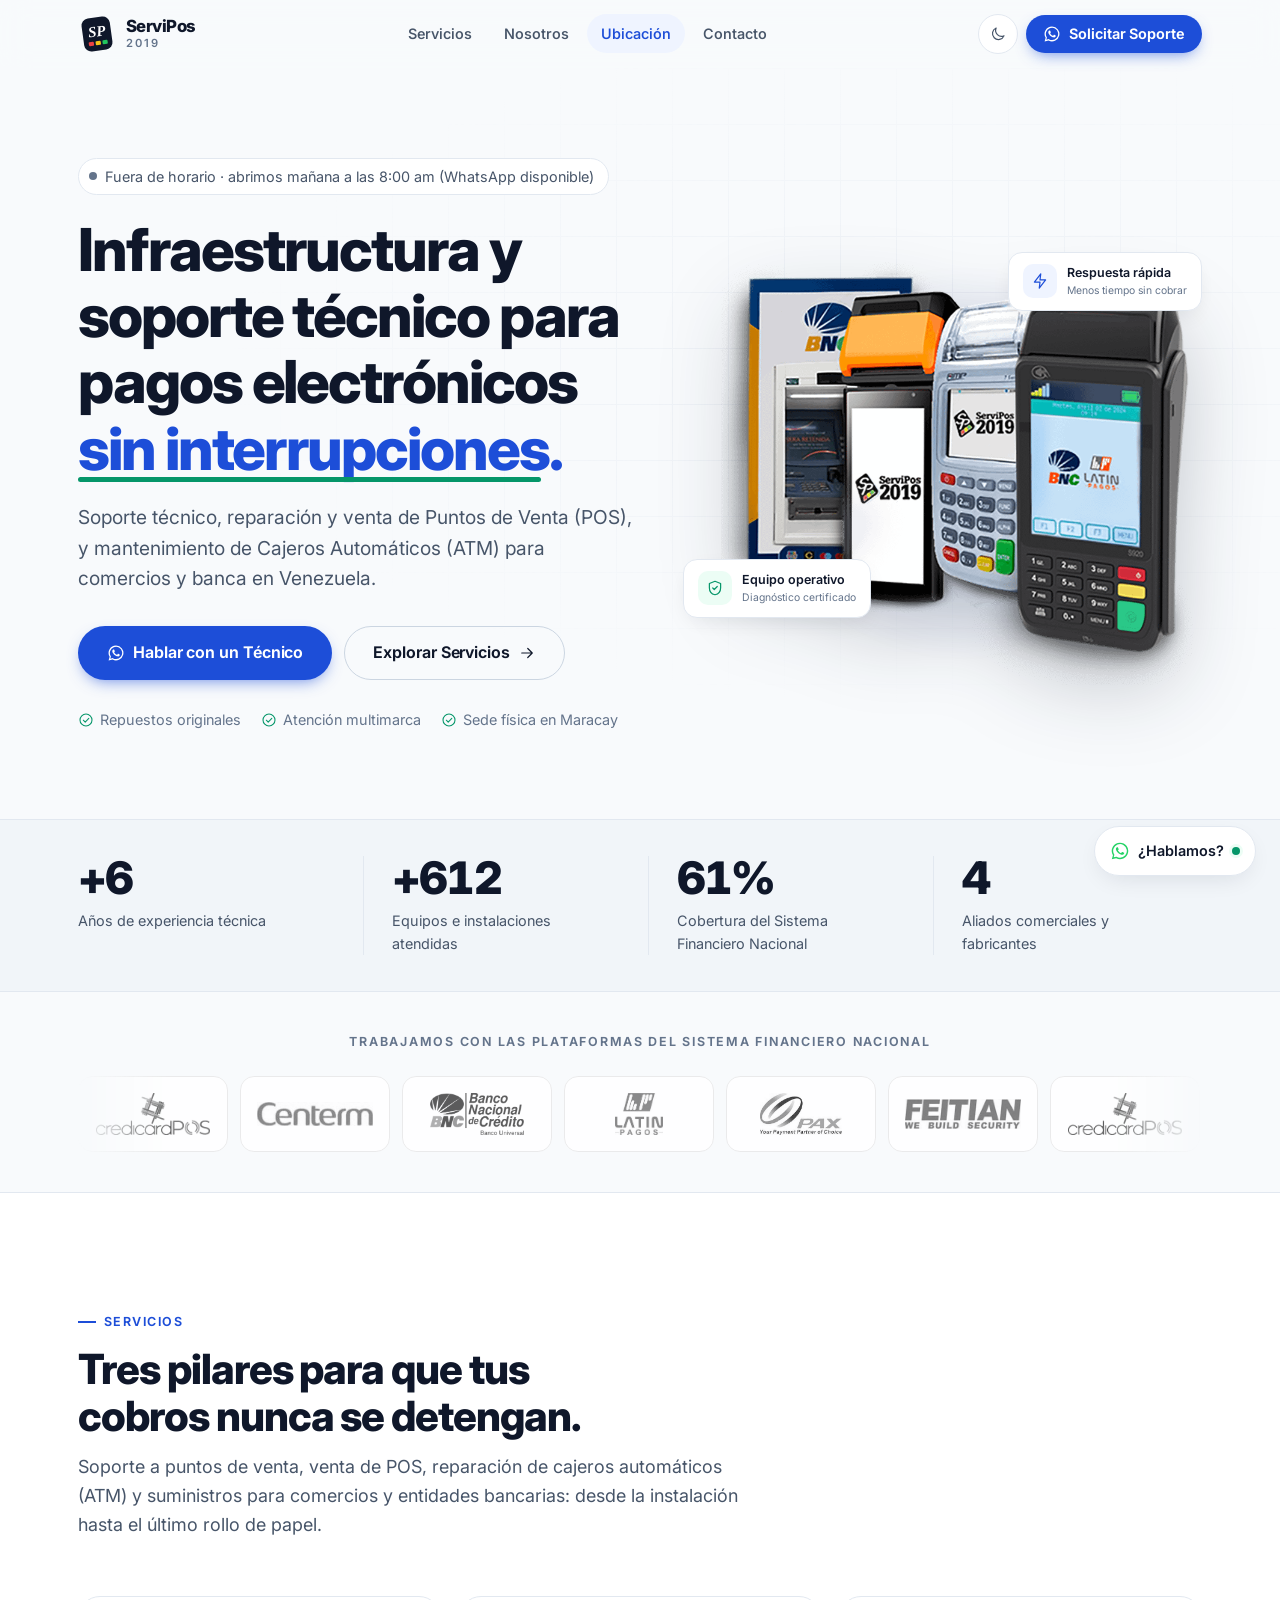
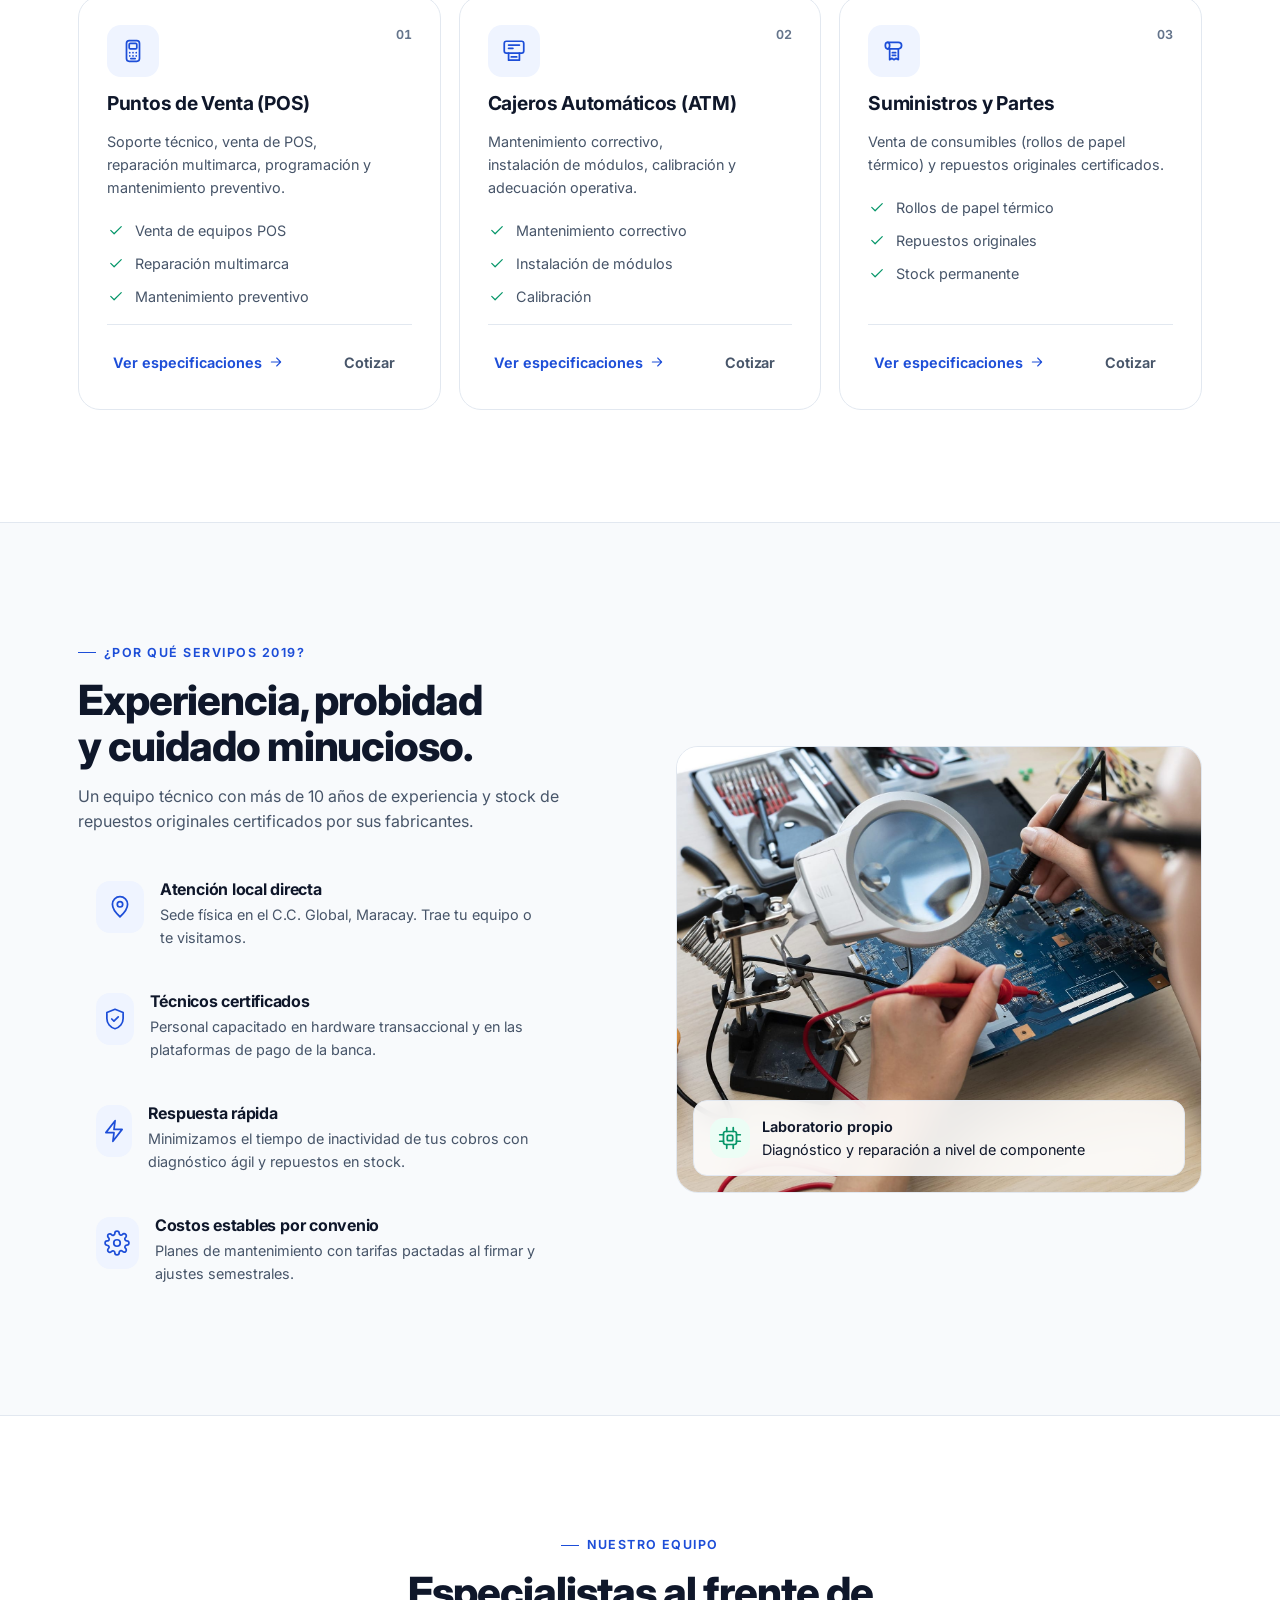
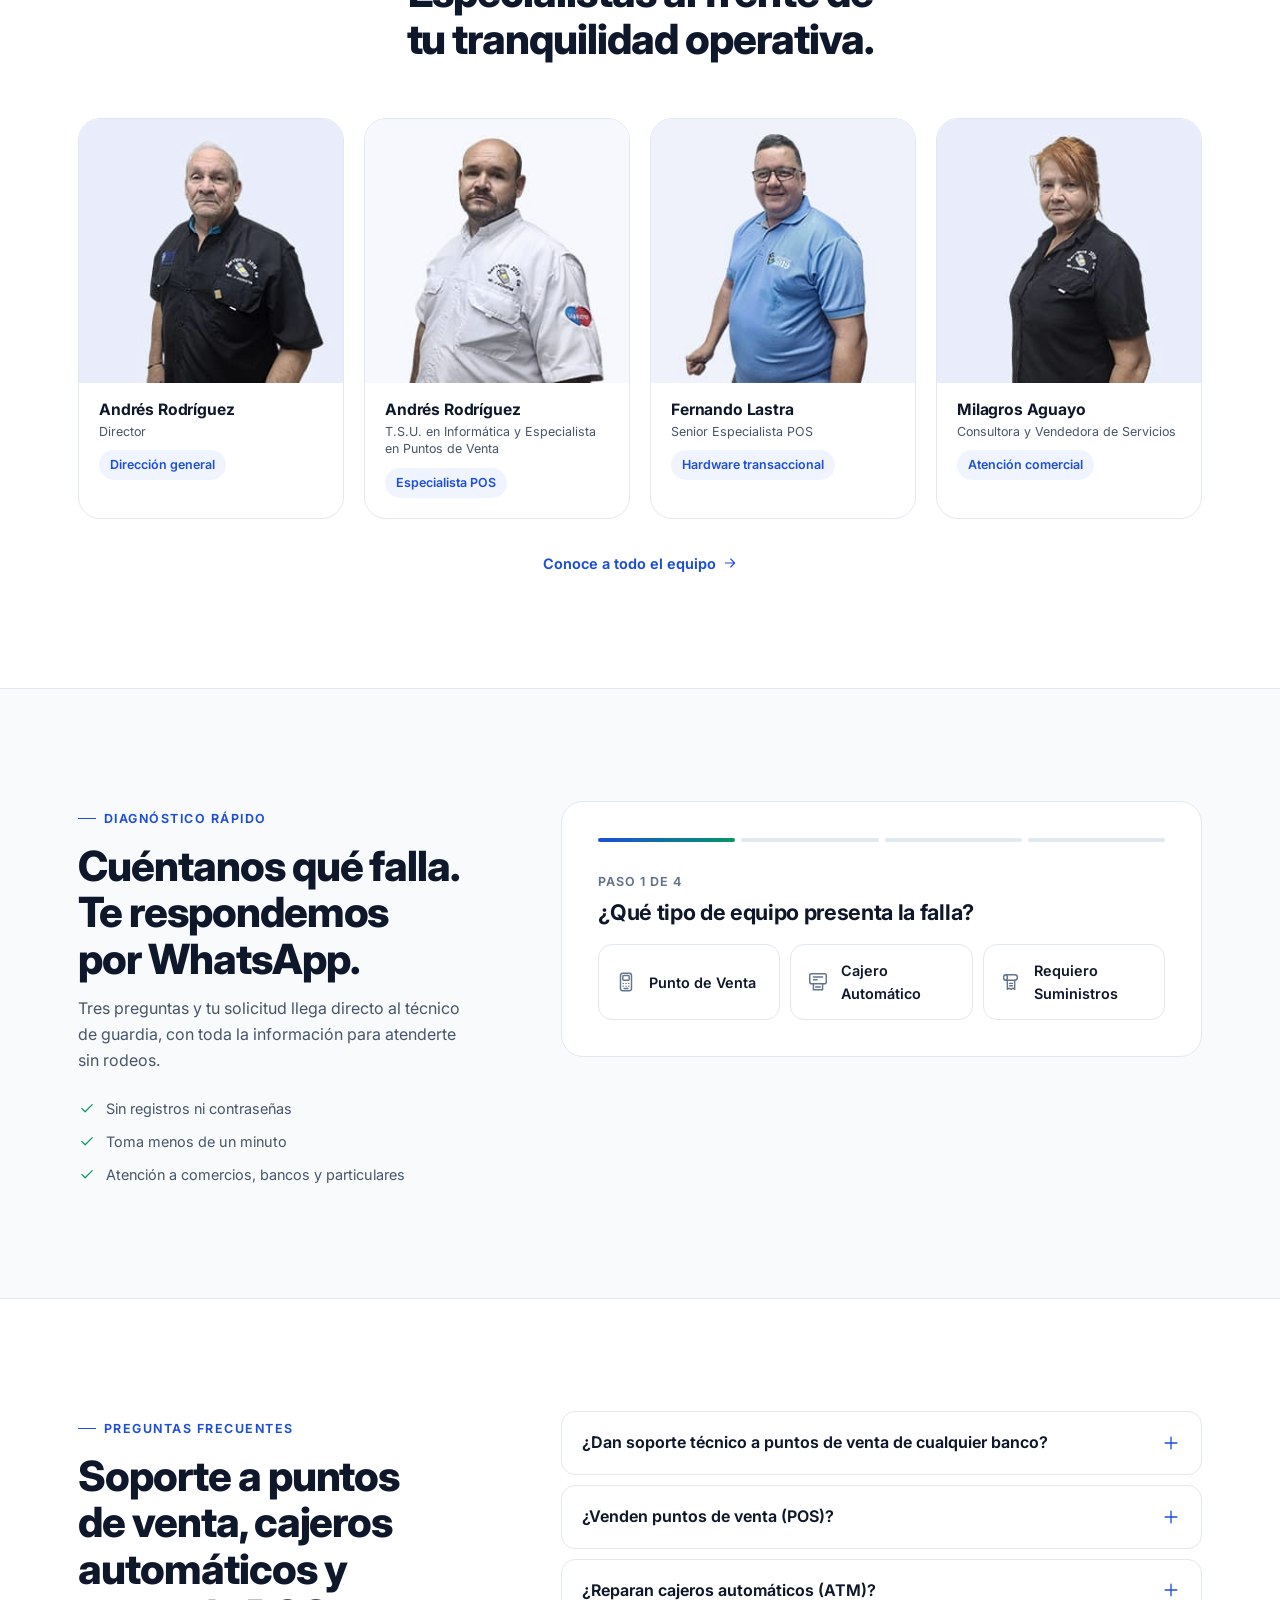
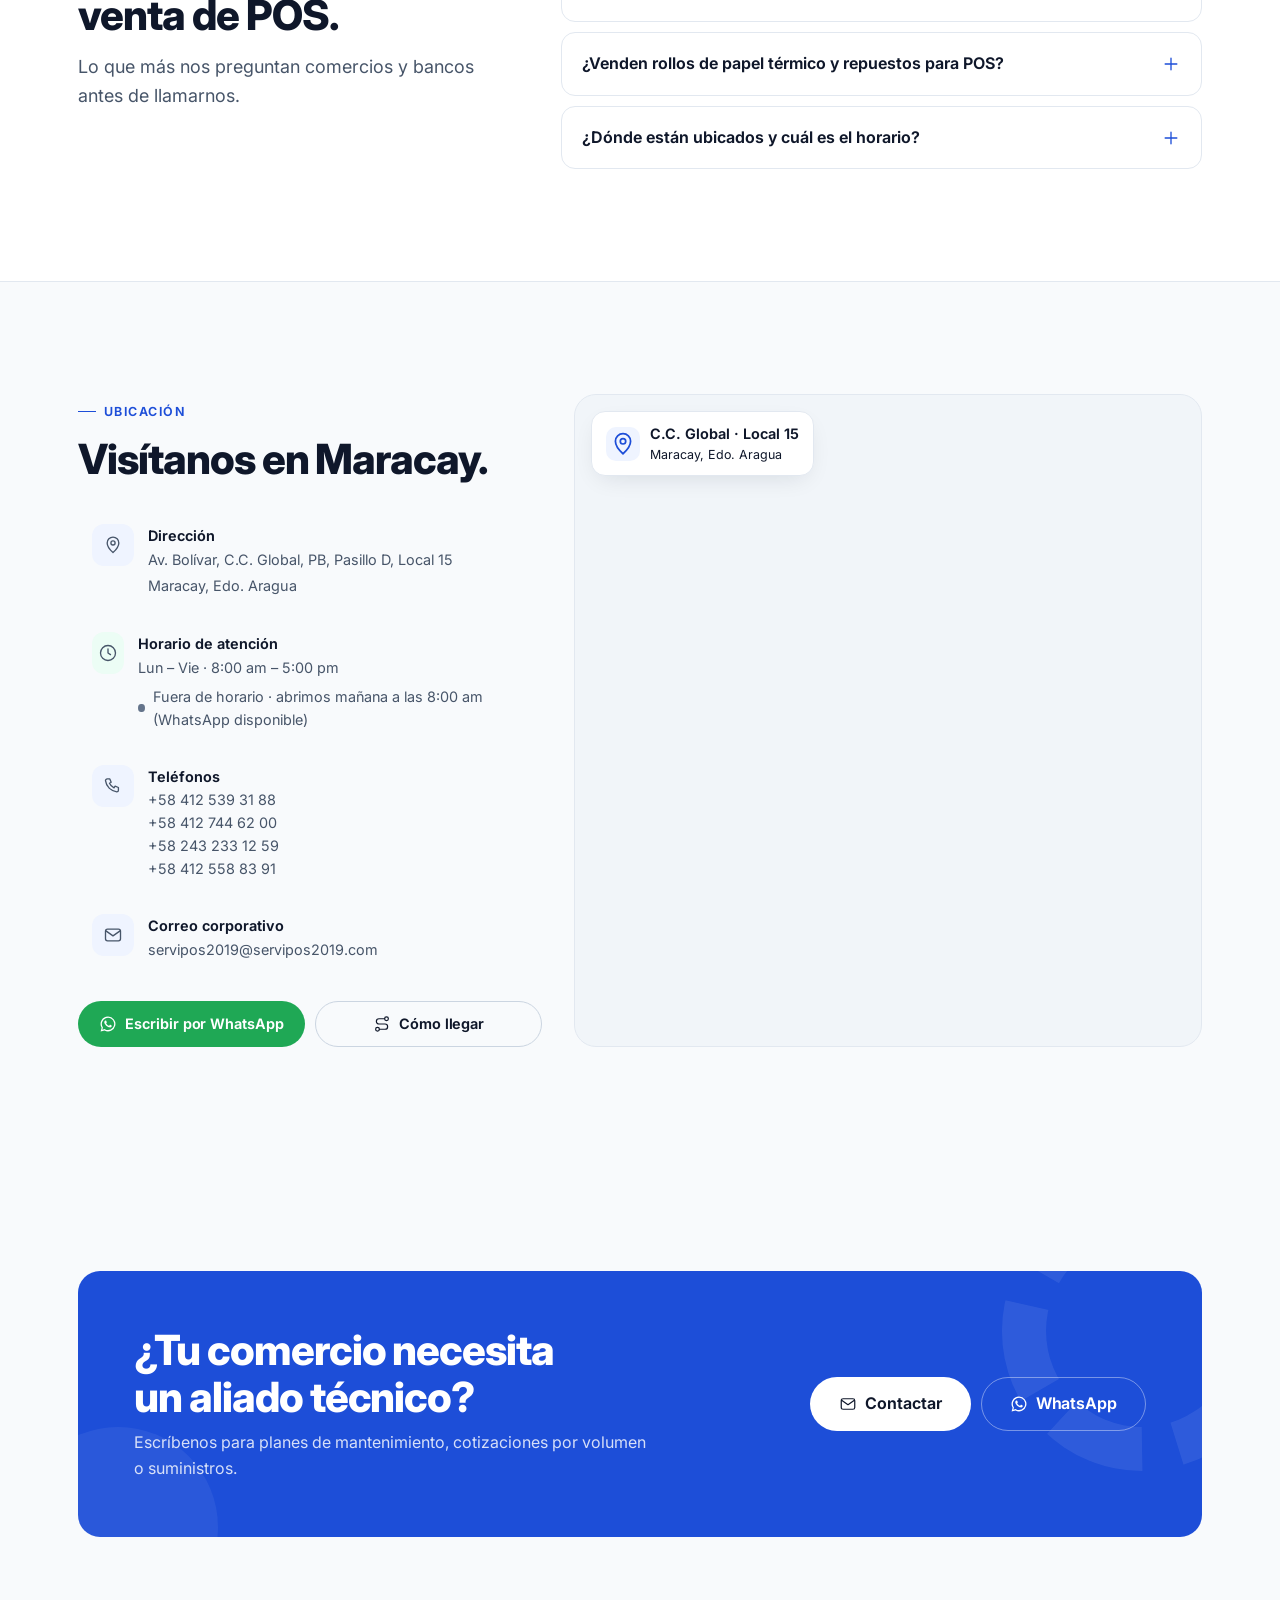
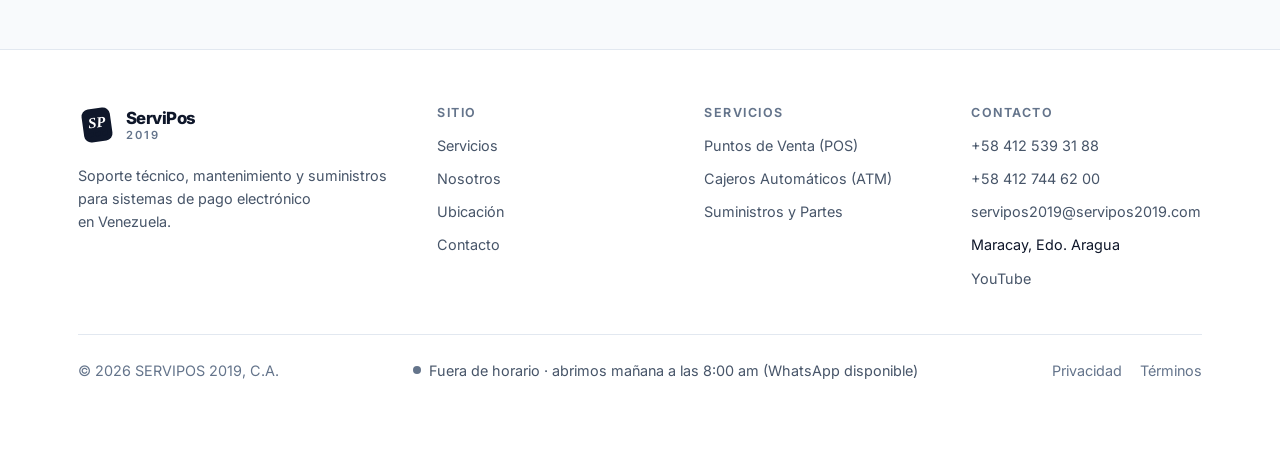
==== commit 35a00c87: "Optimizar el sitio para buscadores (SEO) Palabras clave: soporte a puntos de venta, cajeros automáti" ====
--- a/index.html
+++ b/index.html
@@ -3,12 +3,172 @@
 <head>
   <meta charset="utf-8">
   <meta name="viewport" content="width=device-width, initial-scale=1">
-  <title>ServiPos 2019 · Soporte técnico para Puntos de Venta y Cajeros Automáticos</title>
-  <meta name="description" content="Instalación, mantenimiento y reparación de Puntos de Venta (POS) y Cajeros Automáticos en Maracay, Venezuela. Repuestos originales y rollos de papel térmico.">
+  <title>Soporte de Puntos de Venta, Cajeros Automáticos (ATM) y Venta de POS | ServiPos 2019</title>
+  <meta name="description" content="Soporte técnico y reparación de puntos de venta (POS) y cajeros automáticos (ATM), venta de POS, repuestos y papel térmico en Maracay, Venezuela.">
   <meta name="theme-color" content="#f8fafc">
-  <meta property="og:title" content="ServiPos 2019 · Soporte técnico para pagos electrónicos">
-  <meta property="og:description" content="Infraestructura y soporte técnico para pagos electrónicos sin interrupciones.">
-  <meta property="og:image" content="assets/img/hero-tecnico.png">
+  <link rel="canonical" href="https://servipos2019.com/">
+  <meta name="robots" content="index, follow">
+  <meta name="geo.region" content="VE-D">
+  <meta name="geo.placename" content="Maracay, Aragua">
+  <!-- Vista previa al compartir el enlace (WhatsApp, Facebook, X) -->
+  <meta property="og:type" content="website">
+  <meta property="og:locale" content="es_VE">
+  <meta property="og:site_name" content="ServiPos 2019">
+  <meta property="og:url" content="https://servipos2019.com/">
+  <meta property="og:title" content="Soporte de Puntos de Venta (POS) y Cajeros Automáticos (ATM) | ServiPos 2019">
+  <meta property="og:description" content="Soporte técnico, reparación y venta de POS. Mantenimiento de cajeros automáticos (ATM). Maracay, Venezuela.">
+  <meta property="og:image" content="https://servipos2019.com/assets/img/hero-tecnico.png">
+  <meta property="og:image:alt" content="Puntos de venta POS y cajero automático atendidos por ServiPos 2019">
+  <meta name="twitter:card" content="summary_large_image">
+  <!-- Datos estructurados para Google (schema.org) -->
+  <script type="application/ld+json">
+{
+  "@context": "https://schema.org",
+  "@graph": [
+    {
+      "@type": "LocalBusiness",
+      "@id": "https://servipos2019.com/#negocio",
+      "name": "ServiPos 2019",
+      "legalName": "SERVIPOS 2019, C.A.",
+      "description": "Soporte técnico, reparación y mantenimiento de puntos de venta (POS) y cajeros automáticos (ATM), venta de equipos POS, repuestos y rollos de papel térmico en Maracay, Venezuela.",
+      "url": "https://servipos2019.com/",
+      "logo": "https://servipos2019.com/assets/img/logo.png",
+      "image": "https://servipos2019.com/assets/img/hero-tecnico.png",
+      "telephone": "+58-412-539-3188",
+      "email": "servipos2019@servipos2019.com",
+      "address": {
+        "@type": "PostalAddress",
+        "streetAddress": "Av. Bolívar, C.C. Global, PB, Pasillo D, Local 15",
+        "addressLocality": "Maracay",
+        "addressRegion": "Aragua",
+        "addressCountry": "VE"
+      },
+      "areaServed": {
+        "@type": "Country",
+        "name": "Venezuela"
+      },
+      "openingHoursSpecification": [
+        {
+          "@type": "OpeningHoursSpecification",
+          "dayOfWeek": [
+            "Monday",
+            "Tuesday",
+            "Wednesday",
+            "Thursday",
+            "Friday"
+          ],
+          "opens": "08:00",
+          "closes": "17:00"
+        }
+      ],
+      "sameAs": [
+        "https://www.youtube.com/channel/UCGtkyM32H0Lfc2HWBxpNJyA/"
+      ],
+      "knowsAbout": [
+        "Puntos de venta",
+        "POS",
+        "Cajeros automáticos",
+        "ATM",
+        "Pagos electrónicos",
+        "Papel térmico"
+      ],
+      "hasOfferCatalog": {
+        "@type": "OfferCatalog",
+        "name": "Servicios para pagos electrónicos",
+        "itemListElement": [
+          {
+            "@type": "Offer",
+            "itemOffered": {
+              "@type": "Service",
+              "name": "Soporte técnico y reparación de puntos de venta (POS)",
+              "description": "Diagnóstico, reparación multimarca, programación y mantenimiento preventivo de terminales POS."
+            }
+          },
+          {
+            "@type": "Offer",
+            "itemOffered": {
+              "@type": "Product",
+              "name": "Venta de puntos de venta (POS)",
+              "description": "Equipos POS con instalación, programación y soporte técnico."
+            }
+          },
+          {
+            "@type": "Offer",
+            "itemOffered": {
+              "@type": "Service",
+              "name": "Mantenimiento y reparación de cajeros automáticos (ATM)",
+              "description": "Instalación, mantenimiento correctivo y preventivo, cambio de módulos y calibración de cajeros automáticos."
+            }
+          },
+          {
+            "@type": "Offer",
+            "itemOffered": {
+              "@type": "Product",
+              "name": "Rollos de papel térmico y repuestos para POS",
+              "description": "Consumibles y repuestos originales certificados."
+            }
+          }
+        ]
+      }
+    },
+    {
+      "@type": "WebSite",
+      "@id": "https://servipos2019.com/#sitio",
+      "url": "https://servipos2019.com/",
+      "name": "ServiPos 2019",
+      "inLanguage": "es-VE",
+      "publisher": {
+        "@id": "https://servipos2019.com/#negocio"
+      }
+    },
+    {
+      "@type": "FAQPage",
+      "mainEntity": [
+        {
+          "@type": "Question",
+          "name": "¿Dan soporte técnico a puntos de venta de cualquier banco?",
+          "acceptedAnswer": {
+            "@type": "Answer",
+            "text": "Sí. Damos soporte técnico multimarca a puntos de venta (POS) asignados por los bancos del Sistema Financiero Nacional: diagnóstico, reparación, programación y mantenimiento preventivo de equipos PAX, Centerm, Feitian y otras marcas."
+          }
+        },
+        {
+          "@type": "Question",
+          "name": "¿Venden puntos de venta (POS)?",
+          "acceptedAnswer": {
+            "@type": "Answer",
+            "text": "Sí. Ofrecemos venta de equipos POS junto con su instalación, programación y soporte técnico posterior. Escríbenos por WhatsApp para conocer los modelos disponibles y sus precios."
+          }
+        },
+        {
+          "@type": "Question",
+          "name": "¿Reparan cajeros automáticos (ATM)?",
+          "acceptedAnswer": {
+            "@type": "Answer",
+            "text": "Sí. Hacemos instalación, mantenimiento correctivo y preventivo de cajeros automáticos (ATM), cambio de módulos como dispensador, lectora e impresora, y calibración, para bancos y operadores de cajeros."
+          }
+        },
+        {
+          "@type": "Question",
+          "name": "¿Venden rollos de papel térmico y repuestos para POS?",
+          "acceptedAnswer": {
+            "@type": "Answer",
+            "text": "Sí. Tenemos rollos de papel térmico, baterías, cargadores, teclados, pantallas y repuestos originales certificados por el fabricante, disponibles en nuestra sede de Maracay."
+          }
+        },
+        {
+          "@type": "Question",
+          "name": "¿Dónde están ubicados y cuál es el horario?",
+          "acceptedAnswer": {
+            "@type": "Answer",
+            "text": "Estamos en la Av. Bolívar, C.C. Global, PB, Pasillo D, Local 15, Maracay, estado Aragua. Atendemos de lunes a viernes de 8:00 am a 5:00 pm, y por WhatsApp en cualquier momento."
+          }
+        }
+      ]
+    }
+  ]
+}
+  </script>
   <link rel="icon" href="assets/img/favicon.svg" type="image/svg+xml">
 
   <!-- Tema antes de pintar (evita parpadeo). Ver components/theme.js -->
@@ -52,7 +212,7 @@
             <span class="status__dot"></span><span data-status-text>Centro de soporte en Maracay</span>
           </span>
           <h1 id="hero-title" data-enter style="--i:1">Infraestructura y soporte técnico para pagos electrónicos <span>sin interrupciones.</span></h1>
-          <p class="hero__lead" data-enter style="--i:2">Instalación, mantenimiento y reparación de Puntos de Venta (POS) y Cajeros Automáticos para comercios y banca en Venezuela.</p>
+          <p class="hero__lead" data-enter style="--i:2">Soporte técnico, reparación y venta de Puntos de Venta (POS), y mantenimiento de Cajeros Automáticos (ATM) para comercios y banca en Venezuela.</p>
 
           <div class="hero__ctas" data-enter style="--i:3">
             <a class="btn btn--primary btn--lg" data-wa href="#" target="_blank" rel="noopener" data-wa-text="Hola ServiPos 2019, quiero hablar con un técnico.">
@@ -107,7 +267,7 @@
         <header class="section-head reveal">
           <span class="eyebrow">Servicios</span>
           <h2 id="services-title">Tres pilares para que tus cobros nunca se detengan.</h2>
-          <p>Servicio integral para comercios y entidades bancarias: desde la instalación hasta el último rollo de papel.</p>
+          <p>Soporte a puntos de venta, venta de POS, reparación de cajeros automáticos (ATM) y suministros para comercios y entidades bancarias: desde la instalación hasta el último rollo de papel.</p>
         </header>
         <div class="services__grid" data-mount="services"></div>
       </div>
@@ -189,9 +349,45 @@
     </section>
 
     <!-- =========================================================
-         8. UBICACIÓN Y CONTACTO · datos + mapa (components/location.js)
-         ========================================================= -->
-    <section class="section section--alt" id="ubicacion" aria-labelledby="location-title">
+         8. PREGUNTAS FRECUENTES · mismo texto que el JSON-LD FAQPage del head
+            (si cambias una respuesta aquí, cámbiala también allá)
+         ========================================================= -->
+    <section class="section section--alt" id="preguntas" aria-labelledby="faq-title">
+      <div class="container faq">
+        <header class="section-head reveal">
+          <span class="eyebrow">Preguntas frecuentes</span>
+          <h2 id="faq-title">Soporte a puntos de venta, cajeros automáticos y venta de POS.</h2>
+          <p>Lo que más nos preguntan comercios y bancos antes de llamarnos.</p>
+        </header>
+        <div class="faq__list reveal">
+          <details class="faq__item">
+            <summary>¿Dan soporte técnico a puntos de venta de cualquier banco?<span data-icon="plus"></span></summary>
+            <p>Sí. Damos soporte técnico multimarca a puntos de venta (POS) asignados por los bancos del Sistema Financiero Nacional: diagnóstico, reparación, programación y mantenimiento preventivo de equipos PAX, Centerm, Feitian y otras marcas.</p>
+          </details>
+          <details class="faq__item">
+            <summary>¿Venden puntos de venta (POS)?<span data-icon="plus"></span></summary>
+            <p>Sí. Ofrecemos venta de equipos POS junto con su instalación, programación y soporte técnico posterior. Escríbenos por WhatsApp para conocer los modelos disponibles y sus precios.</p>
+          </details>
+          <details class="faq__item">
+            <summary>¿Reparan cajeros automáticos (ATM)?<span data-icon="plus"></span></summary>
+            <p>Sí. Hacemos instalación, mantenimiento correctivo y preventivo de cajeros automáticos (ATM), cambio de módulos como dispensador, lectora e impresora, y calibración, para bancos y operadores de cajeros.</p>
+          </details>
+          <details class="faq__item">
+            <summary>¿Venden rollos de papel térmico y repuestos para POS?<span data-icon="plus"></span></summary>
+            <p>Sí. Tenemos rollos de papel térmico, baterías, cargadores, teclados, pantallas y repuestos originales certificados por el fabricante, disponibles en nuestra sede de Maracay.</p>
+          </details>
+          <details class="faq__item">
+            <summary>¿Dónde están ubicados y cuál es el horario?<span data-icon="plus"></span></summary>
+            <p>Estamos en la Av. Bolívar, C.C. Global, PB, Pasillo D, Local 15, Maracay, estado Aragua. Atendemos de lunes a viernes de 8:00 am a 5:00 pm, y por WhatsApp en cualquier momento.</p>
+          </details>
+        </div>
+      </div>
+    </section>
+
+    <!-- =========================================================
+         9. UBICACIÓN Y CONTACTO · datos + mapa (components/location.js)
+         ========================================================= -->
+    <section class="section" id="ubicacion" aria-labelledby="location-title">
       <div class="container location">
         <div>
           <span class="eyebrow">Ubicación</span>
@@ -207,7 +403,7 @@
     </section>
 
     <!-- =========================================================
-         9. BANDA DE CONTACTO
+         10. BANDA DE CONTACTO
          ========================================================= -->
     <section class="section" aria-labelledby="cta-title">
       <div class="container">
--- a/assets/css/sections.css
+++ b/assets/css/sections.css
@@ -163,6 +163,21 @@
 }
 .map__pin strong { display: block; font-size: var(--fs-sm); }
 
+/* ---------- Preguntas frecuentes (acordeón nativo <details>) ---------- */
+.faq { display: grid; gap: 8px; }
+@media (min-width: 960px) { .faq { grid-template-columns: .8fr 1.2fr; gap: 56px; align-items: start; } }
+.faq__list { display: grid; gap: 10px; }
+.faq__item { background: var(--surface); border: 1px solid var(--border); border-radius: var(--radius); transition: border-color .25s, box-shadow .25s; }
+.faq__item[open] { border-color: var(--border-strong); box-shadow: var(--shadow-md); }
+.faq__item summary {
+  display: flex; justify-content: space-between; align-items: center; gap: 16px; padding: 18px 20px;
+  list-style: none; cursor: pointer; font-weight: 650; color: var(--text);
+}
+.faq__item summary::-webkit-details-marker { display: none; }
+.faq__item summary svg { width: 20px; height: 20px; flex-shrink: 0; color: var(--primary); transition: transform .3s var(--ease); }
+.faq__item[open] summary svg { transform: rotate(45deg); }
+.faq__item p { padding: 0 20px 20px; font-size: var(--fs-sm); animation: rise .35s var(--ease); }
+
 /* ---------- Banda CTA (contacto) ---------- */
 .cta-band {
   position: relative; overflow: hidden; display: grid; gap: 24px; align-items: center;
--- a/assets/css/animations.css
+++ b/assets/css/animations.css
@@ -57,6 +57,51 @@
 .is-ready .hero__chip--b { animation: enter-pop .6s var(--ease) both 1.2s, bob 7s ease-in-out 1.8s infinite reverse; }
 @keyframes bob { 50% { transform: translateY(-8px); } }
 
+/* ---------- Logo del header (SP.logoMark en utils.js) ----------
+   Al cargar: la insignia gira y aterriza, aparece "SP", se encienden las
+   tres luces en secuencia (rojo → amarillo → verde, como un terminal que
+   arranca) y cruza un destello. En reposo las luces "procesan" cada 7 s.
+   Al pasar el cursor: la insignia se inclina, las luces saltan en cadena
+   y el destello vuelve a cruzar. */
+.site-header .brand__mark { transform-origin: 50% 55%; transition: transform .45s var(--ease); }
+.site-header .brand__mark :is(.brand__letters, .brand__light, .brand__shine) { transform-box: fill-box; transform-origin: center; }
+
+/* Secuencia de carga: 5 s en total
+   0.1–1.9 s aterriza · 1.2–2.1 s "SP" · 2.0–3.9 s luces · 3.9–5.0 s destello */
+.is-ready .site-header .brand__mark { animation: logo-land 1.8s var(--ease) backwards .1s; }
+.is-ready .site-header .brand__letters { animation: logo-letters .9s var(--ease) backwards 1.2s; }
+.is-ready .site-header .brand__light {
+  animation:
+    light-on .8s var(--ease) backwards calc(2s + var(--n) * .55s),
+    light-scan 7s ease-in-out calc(8s + var(--n) * .14s) infinite;
+}
+.site-header .brand__shine { transform: translateX(-44px); }
+.is-ready .site-header .brand__shine { animation: logo-shine 1.1s var(--ease) 3.9s; }
+
+/* Nombre: "ServiPos" entra desde abajo y "2019" se abre */
+.is-ready .site-header .brand__name { animation: enter-up 1s var(--ease) backwards .5s; }
+.is-ready .site-header .brand__name small { animation: year-open 1.4s var(--ease) backwards 1.2s; }
+
+/* Hover */
+.site-header .brand:hover .brand__mark { transform: rotate(-8deg) scale(1.07); }
+.site-header .brand__light { transition: transform .25s var(--ease) calc(var(--n) * 70ms); }
+.site-header .brand:hover .brand__light { transform: translateY(-1.5px) scale(1.18); }
+.site-header .brand:hover .brand__shine { transform: translateX(44px); transition: transform .7s var(--ease); }
+
+@keyframes logo-land {
+  0% { opacity: 0; transform: rotate(-140deg) scale(.3); }
+  60% { opacity: 1; transform: rotate(12deg) scale(1.08); }
+  80% { transform: rotate(-4deg) scale(.98); }
+}
+@keyframes logo-letters { from { opacity: 0; transform: scale(.4); } }
+@keyframes light-on {
+  0% { opacity: .12; transform: scale(.6); }
+  60% { opacity: 1; transform: scale(1.3); }
+}
+@keyframes light-scan { 0%, 10%, 100% { opacity: 1; } 4% { opacity: .2; } }
+@keyframes logo-shine { from { transform: translateX(-44px); } to { transform: translateX(44px); } }
+@keyframes year-open { from { opacity: 0; letter-spacing: .6em; } }
+
 /* ---------- 3. Variantes de aparición al hacer scroll ---------- */
 .reveal[data-reveal="left"] { transform: translateX(-28px); }
 .reveal[data-reveal="right"] { transform: translateX(28px); }
@@ -171,6 +216,7 @@
 /* ---------- 6. Movimiento reducido ---------- */
 @media (prefers-reduced-motion: reduce) {
   .js [data-enter], .js .hero__chip { opacity: 1; }
+  .site-header .brand, .site-header .brand * { animation: none !important; }
   .hero h1 span::after { transform: scaleX(1); }
   .partners__track.is-marquee { animation: none; flex-wrap: wrap; justify-content: center; width: auto; }
   .partners__track.is-marquee [aria-hidden="true"] { display: none; }
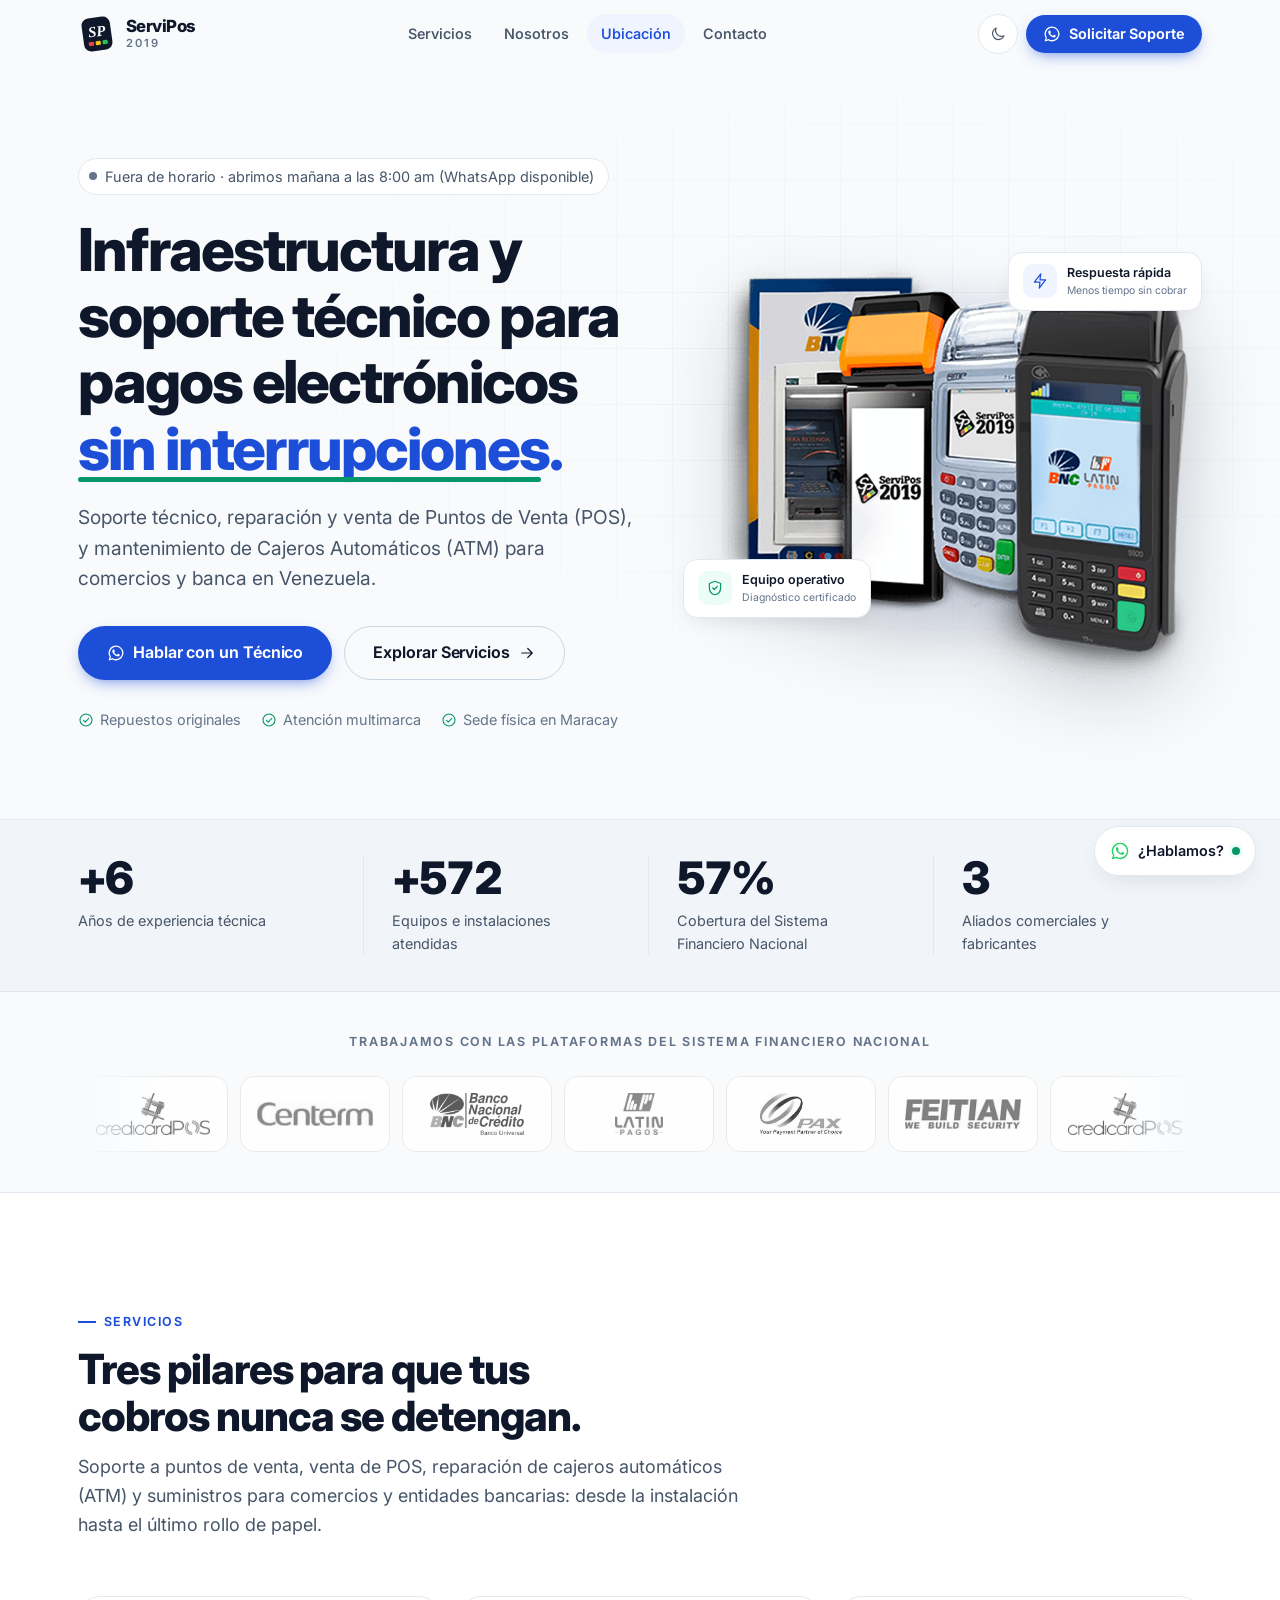
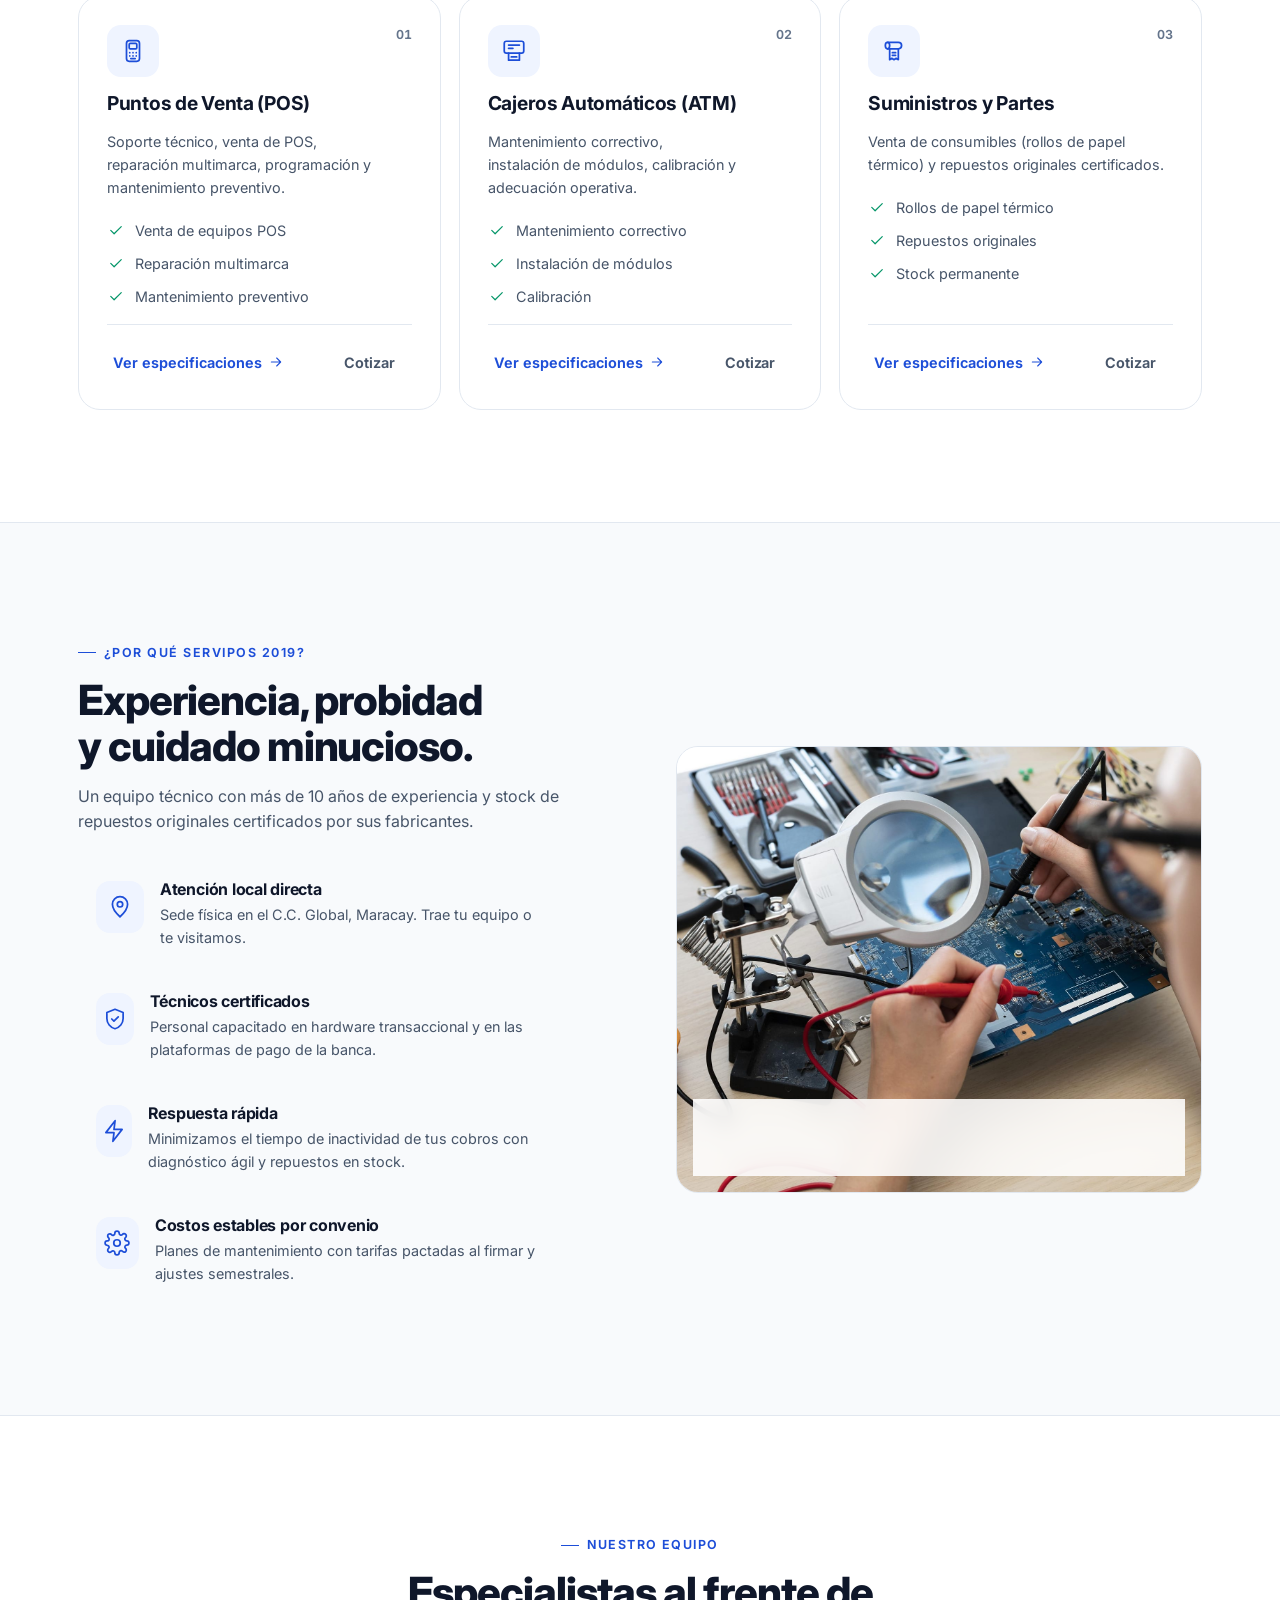
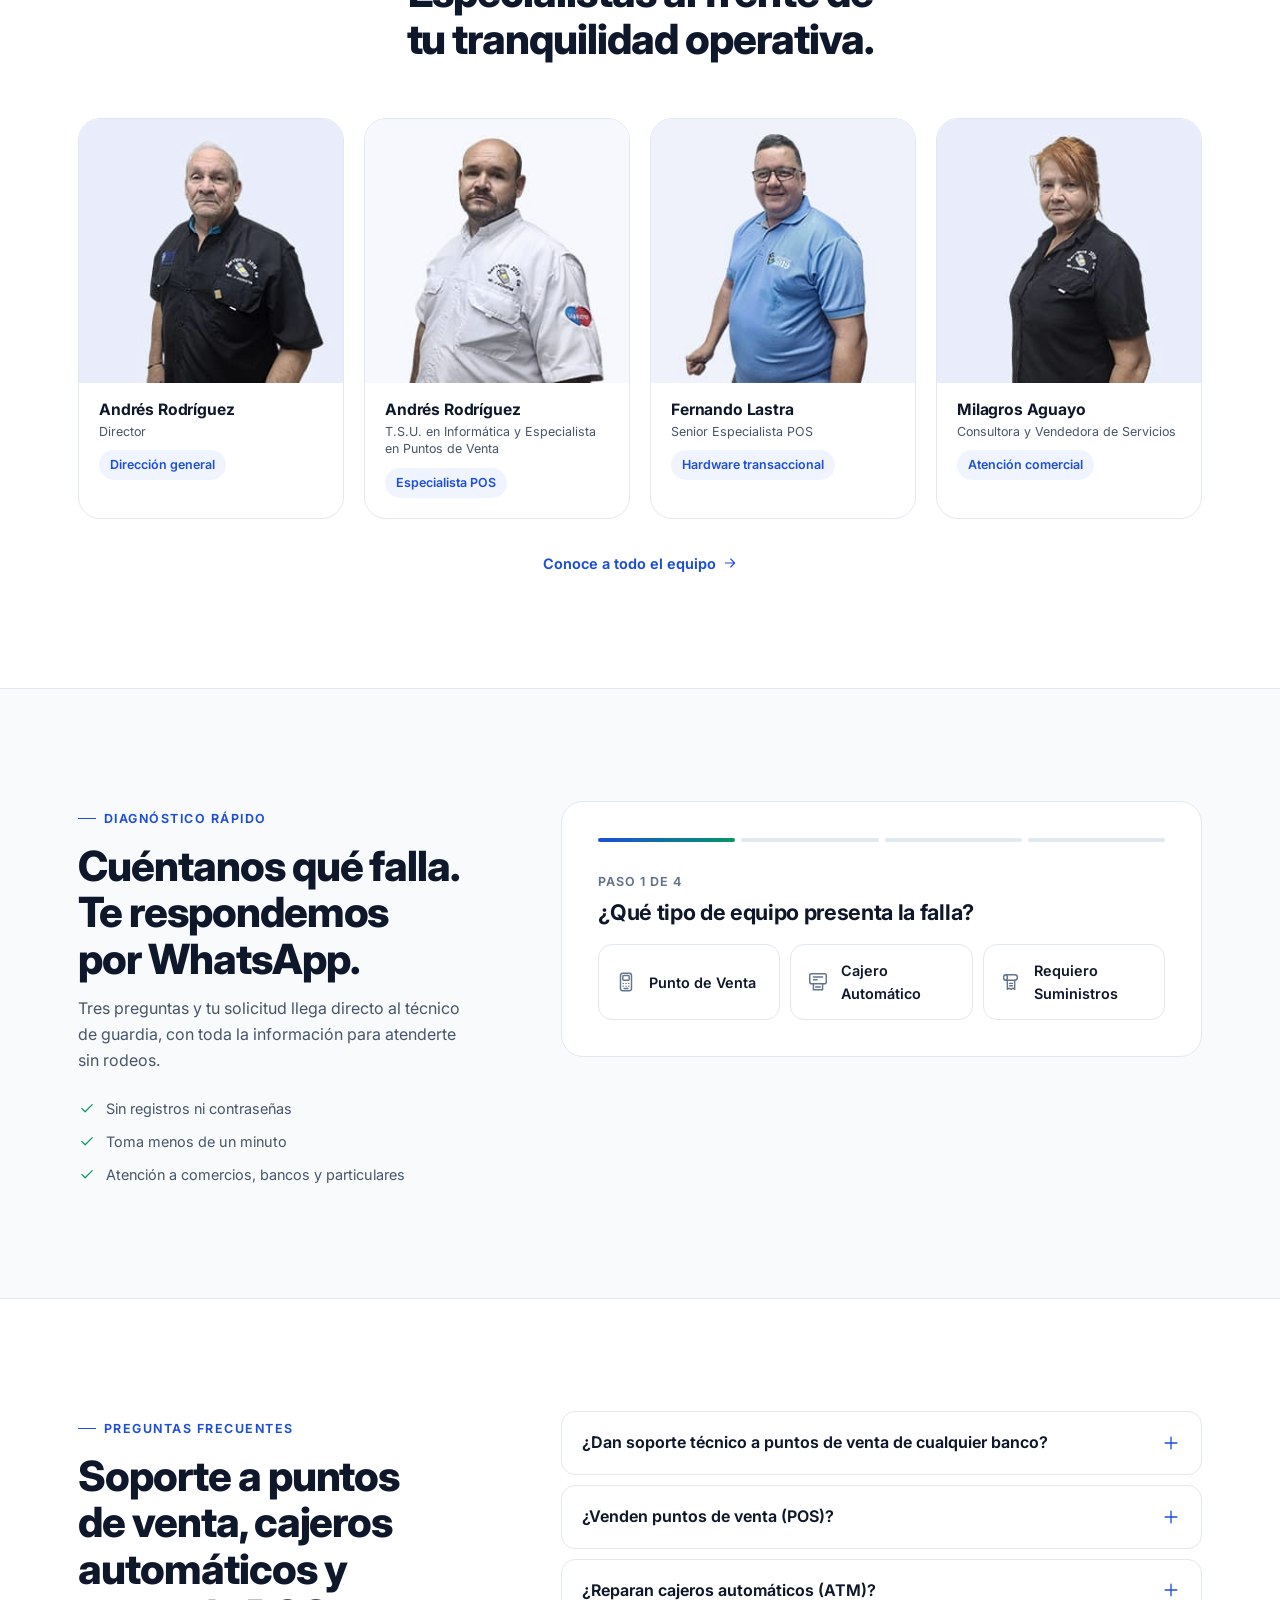
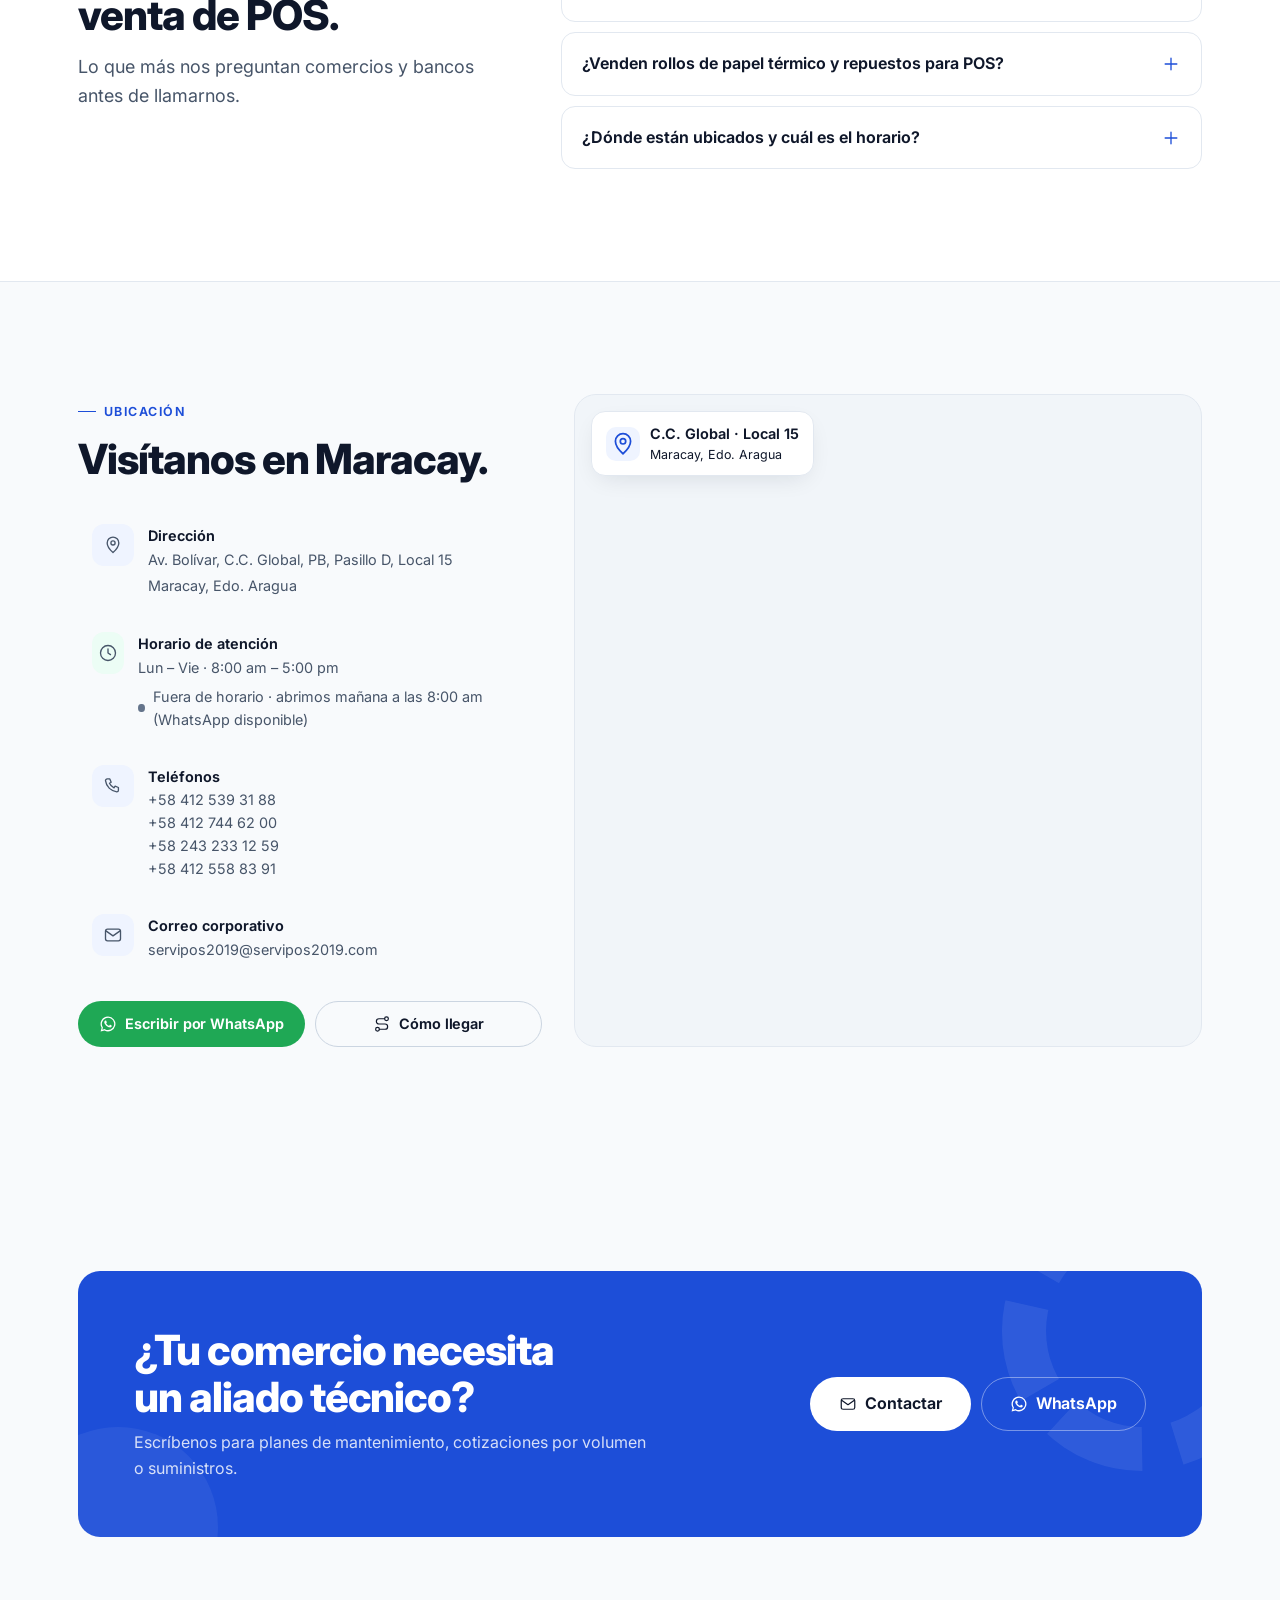
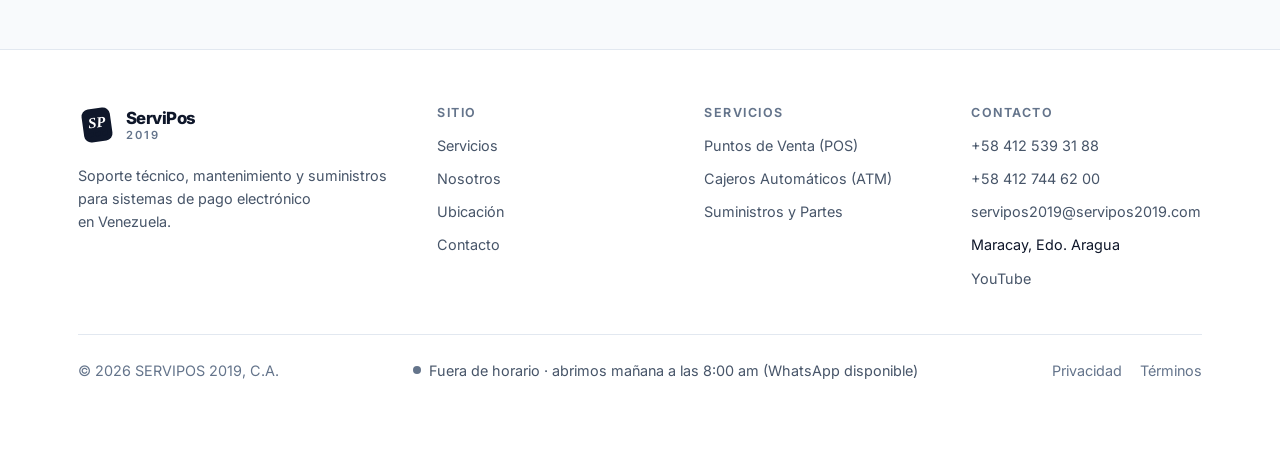
==== commit c6f900c2: "Elegir el tema claro/oscuro según la hora del visitante - De día (6:00-17:59) abre en oscuro; de noc" ====
--- a/index.html
+++ b/index.html
@@ -171,19 +171,8 @@
   </script>
   <link rel="icon" href="assets/img/favicon.svg" type="image/svg+xml">
 
-  <!-- Tema antes de pintar (evita parpadeo). Ver components/theme.js -->
-  <script>
-    (function () {
-      var t; try { t = localStorage.getItem("sp-theme"); } catch (e) {}
-      if (!t) t = matchMedia("(prefers-color-scheme: dark)").matches ? "dark" : "light";
-      document.documentElement.setAttribute("data-theme", t);
-      // Animaciones de entrada (animations.css): .js oculta, .is-ready las dispara
-      document.documentElement.classList.replace("no-js", "js");
-      addEventListener("DOMContentLoaded", function () {
-        requestAnimationFrame(function () { document.documentElement.classList.add("is-ready"); });
-      });
-    })();
-  </script>
+  <!-- Tema según la hora (de día oscuro, de noche claro) antes de pintar -->
+  <script src="assets/js/theme-init.js"></script>
 
   <link rel="preconnect" href="https://fonts.googleapis.com">
   <link rel="preconnect" href="https://fonts.gstatic.com" crossorigin>
